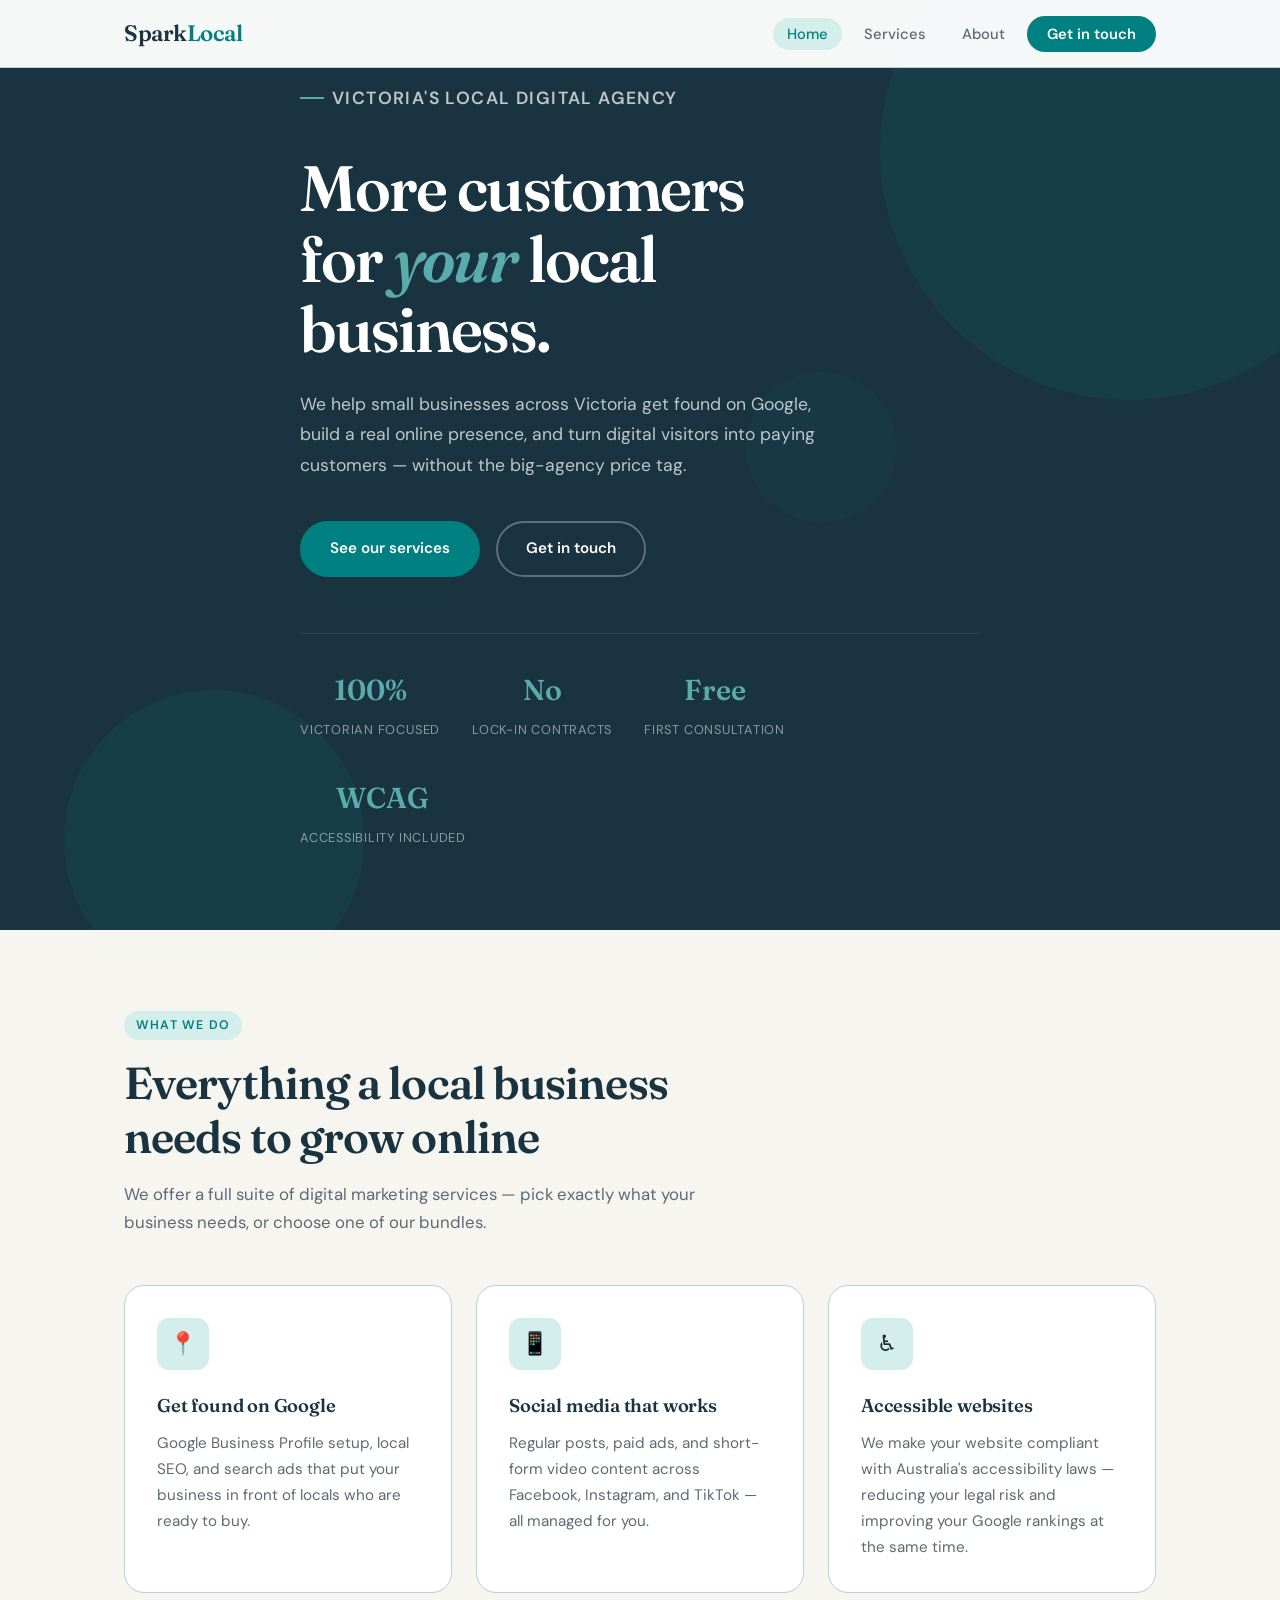
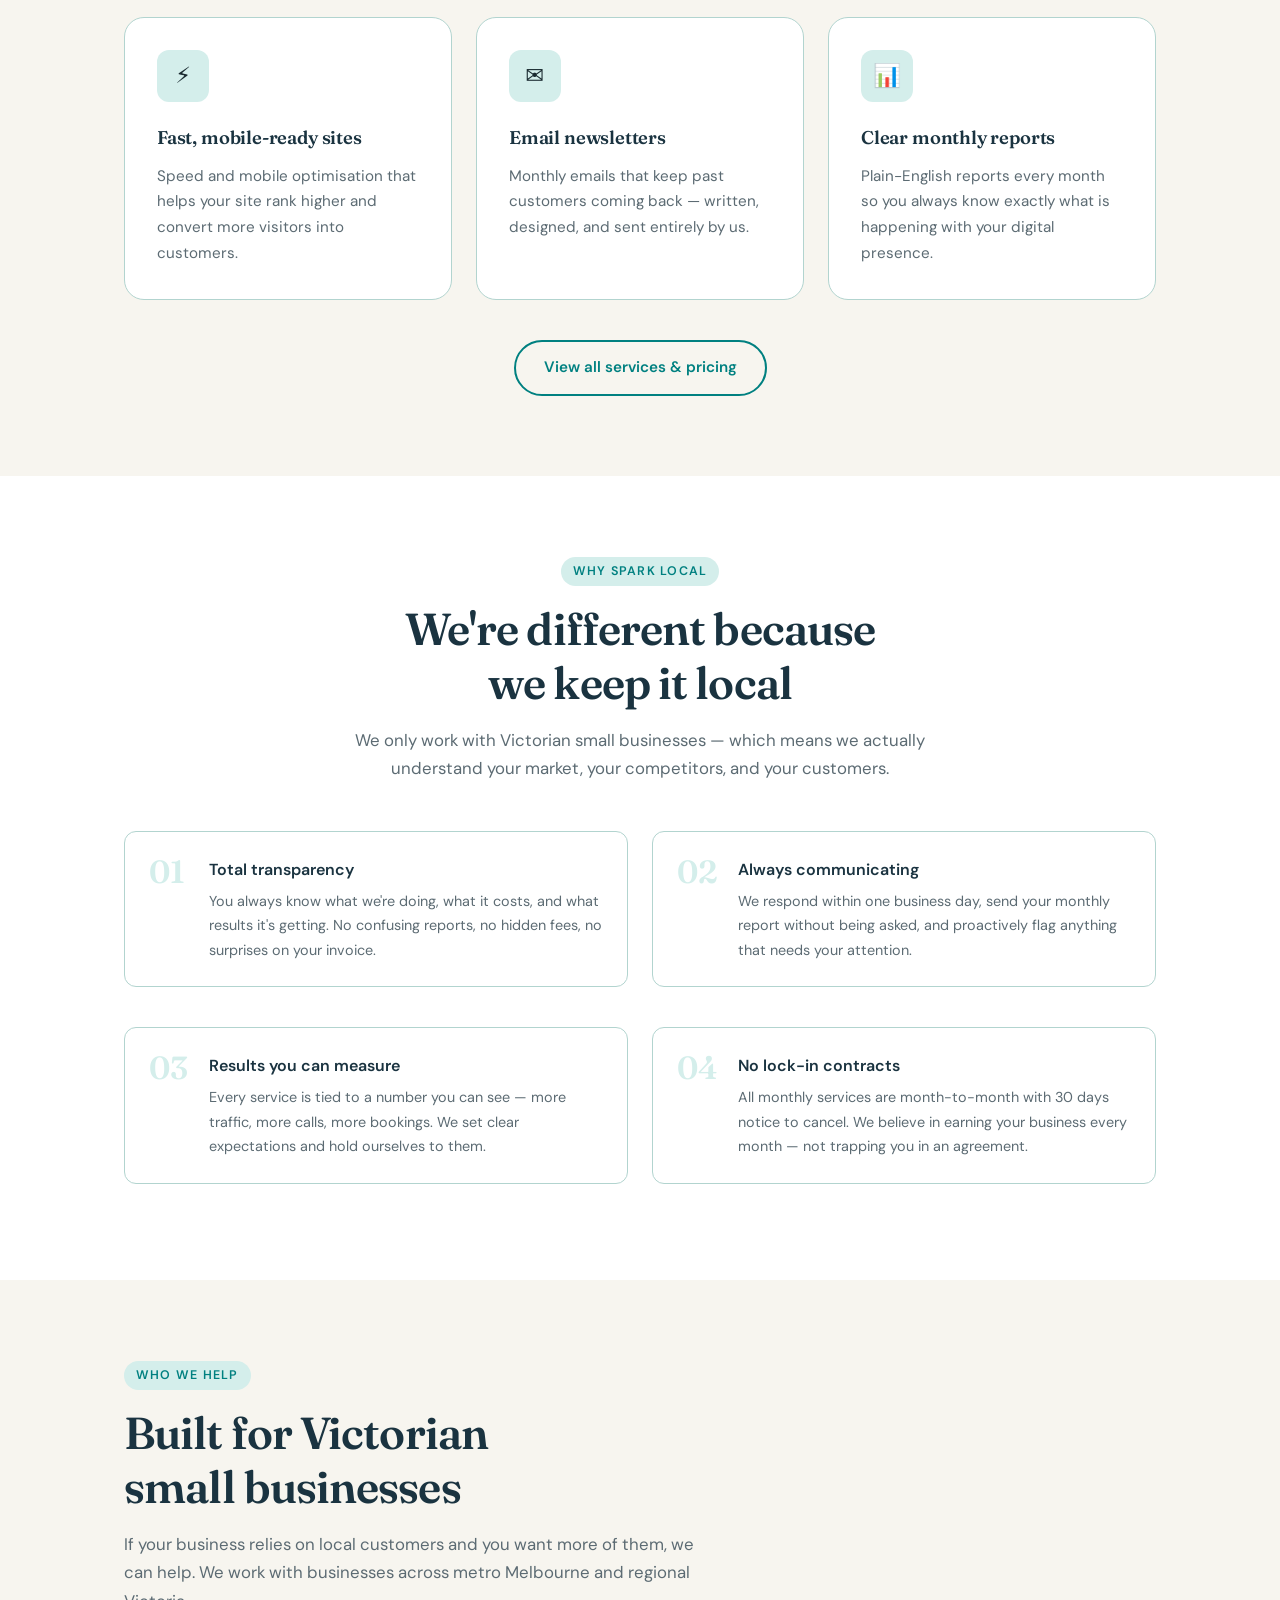
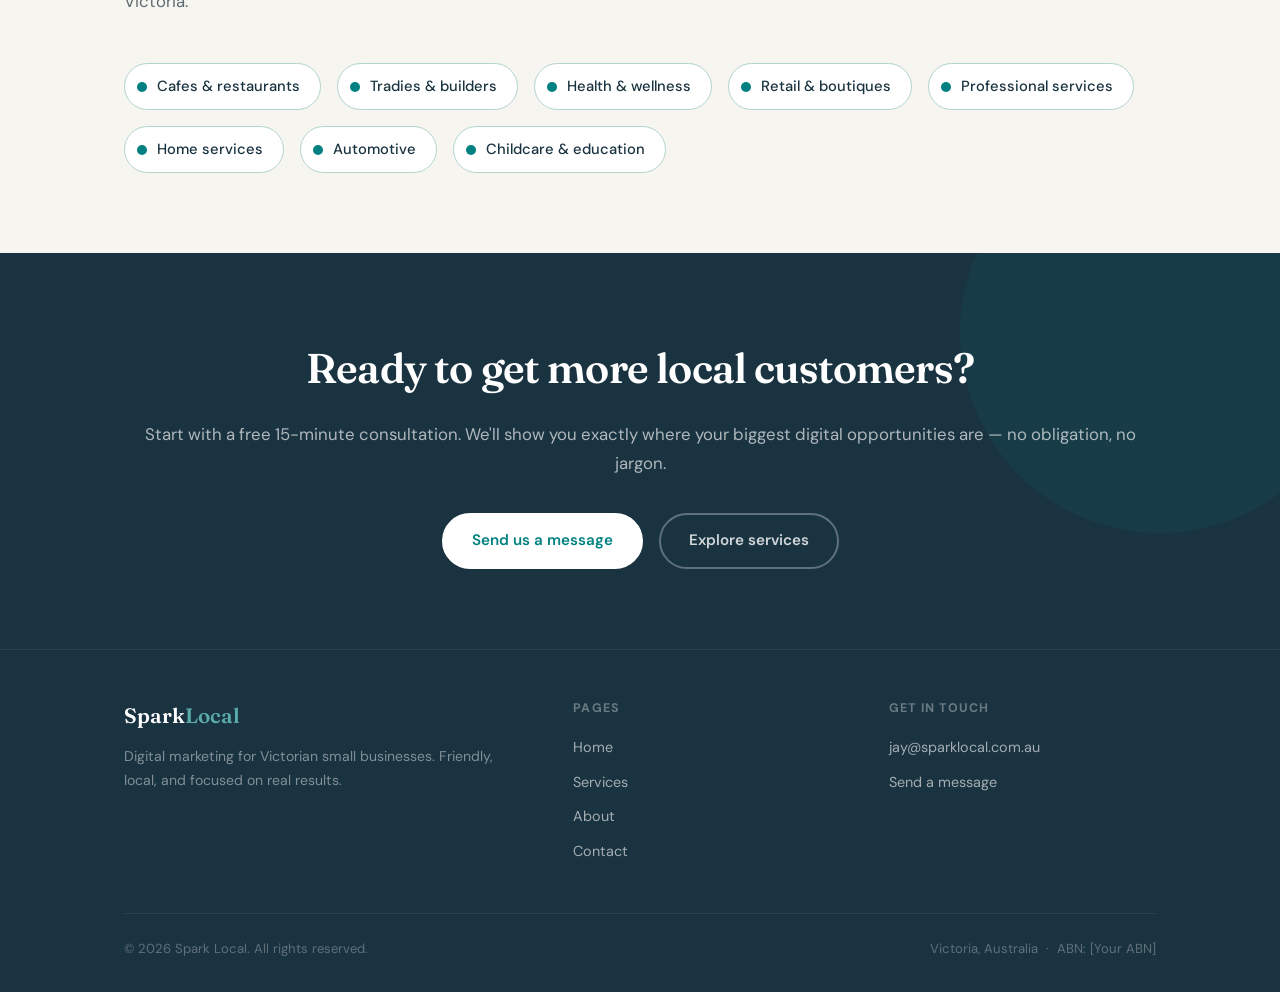
==== index.html @ c95900c8 "website" ====
<!DOCTYPE html>
<html lang="en-AU">
<head>
  <meta charset="UTF-8">
  <meta name="viewport" content="width=device-width, initial-scale=1.0">
  <title>Spark Local — Digital Marketing for Victorian Small Businesses</title>
  <meta name="description" content="Spark Local helps small businesses across Victoria get found online, grow their customers, and build a digital presence that actually works. Friendly, local, no lock-in contracts.">
  <link rel="stylesheet" href="style.css">
  <link rel="icon" href="data:image/svg+xml,<svg xmlns='http://www.w3.org/2000/svg' viewBox='0 0 100 100'><text y='.9em' font-size='90'>✦</text></svg>">
</head>
<body>
  <a href="#main" class="skip-link">Skip to main content</a>

  <!-- Navigation -->
  <nav class="nav" role="navigation" aria-label="Main navigation">
    <div class="nav-inner">
      <a href="index.html" class="nav-logo" aria-label="Spark Local home">Spark<span>Local</span></a>
      <ul class="nav-links" id="nav-links" role="list">
        <li><a href="index.html" aria-current="page">Home</a></li>
        <li><a href="services.html">Services</a></li>
        <li><a href="about.html">About</a></li>
        <li><a href="contact.html" class="nav-cta">Get in touch</a></li>
      </ul>
      <button class="nav-mobile-btn" id="menu-btn" aria-expanded="false" aria-controls="nav-links" aria-label="Open menu">
        <svg viewBox="0 0 24 24" fill="none" stroke="currentColor" stroke-width="2" stroke-linecap="round">
          <line x1="3" y1="6" x2="21" y2="6"/><line x1="3" y1="12" x2="21" y2="12"/><line x1="3" y1="18" x2="21" y2="18"/>
        </svg>
      </button>
    </div>
  </nav>

  <main id="main">

    <!-- Hero -->
    <section class="hero page-top" aria-labelledby="hero-heading">
      <div class="hero-bg-circle hero-bg-circle-1" aria-hidden="true"></div>
      <div class="hero-bg-circle hero-bg-circle-2" aria-hidden="true"></div>
      <div class="hero-bg-circle hero-bg-circle-3" aria-hidden="true"></div>
      <div class="container">
        <div class="hero-content">
          <p class="hero-label fade-up">Victoria's local digital agency</p>
          <h1 id="hero-heading" class="fade-up-2">More customers<br>for <em>your</em> local<br>business.</h1>
          <p class="fade-up-3">We help small businesses across Victoria get found on Google, build a real online presence, and turn digital visitors into paying customers — without the big-agency price tag.</p>
          <div class="hero-btns fade-up-4">
            <a href="services.html" class="btn btn-primary">See our services</a>
            <a href="contact.html" class="btn btn-outline" style="border-color:rgba(255,255,255,0.3);color:#fff;">Get in touch</a>
          </div>
          <div class="hero-trust fade-up-4">
            <div class="trust-item">
              <span class="num">100%</span>
              <span class="lbl">Victorian focused</span>
            </div>
            <div class="trust-item">
              <span class="num">No</span>
              <span class="lbl">Lock-in contracts</span>
            </div>
            <div class="trust-item">
              <span class="num">Free</span>
              <span class="lbl">First consultation</span>
            </div>
            <div class="trust-item">
              <span class="num">WCAG</span>
              <span class="lbl">Accessibility included</span>
            </div>
          </div>
        </div>
      </div>
    </section>

    <!-- What we do -->
    <section aria-labelledby="services-heading">
      <div class="container">
        <div class="section-header">
          <span class="section-label">What we do</span>
          <h2 id="services-heading" class="section-title">Everything a local business<br>needs to grow online</h2>
          <p class="section-subtitle">We offer a full suite of digital marketing services — pick exactly what your business needs, or choose one of our bundles.</p>
        </div>
        <div class="grid-3">
          <div class="card">
            <div class="card-icon" aria-hidden="true">📍</div>
            <h3>Get found on Google</h3>
            <p>Google Business Profile setup, local SEO, and search ads that put your business in front of locals who are ready to buy.</p>
          </div>
          <div class="card">
            <div class="card-icon" aria-hidden="true">📱</div>
            <h3>Social media that works</h3>
            <p>Regular posts, paid ads, and short-form video content across Facebook, Instagram, and TikTok — all managed for you.</p>
          </div>
          <div class="card">
            <div class="card-icon" aria-hidden="true">♿</div>
            <h3>Accessible websites</h3>
            <p>We make your website compliant with Australia's accessibility laws — reducing your legal risk and improving your Google rankings at the same time.</p>
          </div>
          <div class="card">
            <div class="card-icon" aria-hidden="true">⚡</div>
            <h3>Fast, mobile-ready sites</h3>
            <p>Speed and mobile optimisation that helps your site rank higher and convert more visitors into customers.</p>
          </div>
          <div class="card">
            <div class="card-icon" aria-hidden="true">✉️</div>
            <h3>Email newsletters</h3>
            <p>Monthly emails that keep past customers coming back — written, designed, and sent entirely by us.</p>
          </div>
          <div class="card">
            <div class="card-icon" aria-hidden="true">📊</div>
            <h3>Clear monthly reports</h3>
            <p>Plain-English reports every month so you always know exactly what is happening with your digital presence.</p>
          </div>
        </div>
        <div style="text-align:center;margin-top:40px;">
          <a href="services.html" class="btn btn-outline">View all services &amp; pricing</a>
        </div>
      </div>
    </section>

    <!-- Why Spark Local -->
    <section aria-labelledby="why-heading">
      <div class="container">
        <div class="section-header center">
          <span class="section-label">Why Spark Local</span>
          <h2 id="why-heading" class="section-title">We're different because<br>we keep it local</h2>
          <p class="section-subtitle">We only work with Victorian small businesses — which means we actually understand your market, your competitors, and your customers.</p>
        </div>
        <div class="grid-2">
          <div class="value-card">
            <div class="value-num" aria-hidden="true">01</div>
            <div>
              <h3>Total transparency</h3>
              <p>You always know what we're doing, what it costs, and what results it's getting. No confusing reports, no hidden fees, no surprises on your invoice.</p>
            </div>
          </div>
          <div class="value-card">
            <div class="value-num" aria-hidden="true">02</div>
            <div>
              <h3>Always communicating</h3>
              <p>We respond within one business day, send your monthly report without being asked, and proactively flag anything that needs your attention.</p>
            </div>
          </div>
          <div class="value-card">
            <div class="value-num" aria-hidden="true">03</div>
            <div>
              <h3>Results you can measure</h3>
              <p>Every service is tied to a number you can see — more traffic, more calls, more bookings. We set clear expectations and hold ourselves to them.</p>
            </div>
          </div>
          <div class="value-card">
            <div class="value-num" aria-hidden="true">04</div>
            <div>
              <h3>No lock-in contracts</h3>
              <p>All monthly services are month-to-month with 30 days notice to cancel. We believe in earning your business every month — not trapping you in an agreement.</p>
            </div>
          </div>
        </div>
      </div>
    </section>

    <!-- Who we help -->
    <section aria-labelledby="who-heading">
      <div class="container">
        <div class="section-header">
          <span class="section-label">Who we help</span>
          <h2 id="who-heading" class="section-title">Built for Victorian<br>small businesses</h2>
          <p class="section-subtitle">If your business relies on local customers and you want more of them, we can help. We work with businesses across metro Melbourne and regional Victoria.</p>
        </div>
        <div class="values-row" role="list">
          <div class="value-pill" role="listitem"><span class="dot" aria-hidden="true"></span>Cafes &amp; restaurants</div>
          <div class="value-pill" role="listitem"><span class="dot" aria-hidden="true"></span>Tradies &amp; builders</div>
          <div class="value-pill" role="listitem"><span class="dot" aria-hidden="true"></span>Health &amp; wellness</div>
          <div class="value-pill" role="listitem"><span class="dot" aria-hidden="true"></span>Retail &amp; boutiques</div>
          <div class="value-pill" role="listitem"><span class="dot" aria-hidden="true"></span>Professional services</div>
          <div class="value-pill" role="listitem"><span class="dot" aria-hidden="true"></span>Home services</div>
          <div class="value-pill" role="listitem"><span class="dot" aria-hidden="true"></span>Automotive</div>
          <div class="value-pill" role="listitem"><span class="dot" aria-hidden="true"></span>Childcare &amp; education</div>
        </div>
      </div>
    </section>

    <!-- CTA -->
    <section class="cta-banner" aria-labelledby="cta-heading">
      <div class="container">
        <h2 id="cta-heading">Ready to get more local customers?</h2>
        <p>Start with a free 15-minute consultation. We'll show you exactly where your biggest digital opportunities are — no obligation, no jargon.</p>
        <div class="btn-group">
          <a href="contact.html" class="btn btn-white">Send us a message</a>
          <a href="services.html" class="btn btn-outline" style="border-color:rgba(255,255,255,0.3);color:rgba(255,255,255,0.8);">Explore services</a>
        </div>
      </div>
    </section>

  </main>

  <!-- Footer -->
  <footer class="footer" role="contentinfo">
    <div class="container">
      <div class="footer-inner">
        <div class="footer-brand">
          <div class="logo">Spark<span>Local</span></div>
          <p>Digital marketing for Victorian small businesses. Friendly, local, and focused on real results.</p>
        </div>
        <nav aria-label="Footer navigation — pages">
          <div class="footer-col">
            <h4>Pages</h4>
            <a href="index.html">Home</a>
            <a href="services.html">Services</a>
            <a href="about.html">About</a>
            <a href="contact.html">Contact</a>
          </div>
        </nav>
        <div class="footer-col">
          <h4>Get in touch</h4>
          <a href="mailto:jay@sparklocal.com.au">jay@sparklocal.com.au</a>
          <a href="contact.html">Send a message</a>
        </div>
      </div>
      <div class="footer-bottom">
        <span>&copy; 2026 Spark Local. All rights reserved.</span>
        <span>Victoria, Australia &nbsp;·&nbsp; ABN: [Your ABN]</span>
      </div>
    </div>
  </footer>

  <script>
    const btn = document.getElementById('menu-btn');
    const links = document.getElementById('nav-links');
    btn.addEventListener('click', () => {
      const open = links.classList.toggle('open');
      btn.setAttribute('aria-expanded', open);
    });
    document.addEventListener('click', e => {
      if (!btn.contains(e.target) && !links.contains(e.target)) {
        links.classList.remove('open');
        btn.setAttribute('aria-expanded', false);
      }
    });
  </script>
</body>
</html>
---- style.css ----
@import url('https://fonts.googleapis.com/css2?family=DM+Sans:ital,opsz,wght@0,9..40,300;0,9..40,400;0,9..40,500;0,9..40,600;1,9..40,400&family=Fraunces:ital,opsz,wght@0,9..144,300;0,9..144,600;1,9..144,300&display=swap');

/* ── Variables ─────────────────────────────────────────────────── */
:root {
  --dark:       #1A3340;
  --teal:       #008080;
  --teal-light: #D4EEEB;
  --teal-mid:   #5AABAB;
  --gold:       #C49A14;
  --gold-light: #FDF6DC;
  --sand:       #F7F5EF;
  --grey:       #5C6B73;
  --border:     #B2D4CF;
  --white:      #ffffff;
  --text:       #1a2a30;

  --font-display: 'Fraunces', Georgia, serif;
  --font-body:    'DM Sans', system-ui, sans-serif;

  --radius-sm: 6px;
  --radius-md: 12px;
  --radius-lg: 20px;

  --shadow-sm: 0 2px 8px rgba(26,51,64,0.08);
  --shadow-md: 0 6px 24px rgba(26,51,64,0.12);

  --max-w: 1080px;
  --nav-h: 68px;
}

/* ── Reset ─────────────────────────────────────────────────────── */
*, *::before, *::after { box-sizing: border-box; margin: 0; padding: 0; }
html { scroll-behavior: smooth; font-size: 16px; }
body {
  font-family: var(--font-body);
  color: var(--text);
  background: var(--white);
  line-height: 1.7;
  -webkit-font-smoothing: antialiased;
}
img { display: block; max-width: 100%; }
a { color: inherit; text-decoration: none; }
ul { list-style: none; }
button, input, textarea, select {
  font-family: inherit;
  font-size: inherit;
}

/* ── Skip link (accessibility) ─────────────────────────────────── */
.skip-link {
  position: absolute;
  top: -100px;
  left: 16px;
  background: var(--teal);
  color: var(--white);
  padding: 10px 20px;
  border-radius: var(--radius-sm);
  font-weight: 600;
  z-index: 9999;
  transition: top 0.2s;
}
.skip-link:focus { top: 16px; }

/* ── Navigation ────────────────────────────────────────────────── */
.nav {
  position: fixed;
  top: 0; left: 0; right: 0;
  height: var(--nav-h);
  background: rgba(255,255,255,0.96);
  backdrop-filter: blur(10px);
  border-bottom: 1px solid var(--border);
  z-index: 100;
  display: flex;
  align-items: center;
}
.nav-inner {
  max-width: var(--max-w);
  width: 100%;
  margin: 0 auto;
  padding: 0 24px;
  display: flex;
  align-items: center;
  justify-content: space-between;
}
.nav-logo {
  font-family: var(--font-display);
  font-size: 1.4rem;
  font-weight: 600;
  color: var(--dark);
  letter-spacing: -0.02em;
}
.nav-logo span { color: var(--teal); }
.nav-links {
  display: flex;
  align-items: center;
  gap: 8px;
}
.nav-links a {
  font-size: 0.92rem;
  font-weight: 500;
  color: var(--grey);
  padding: 6px 14px;
  border-radius: 99px;
  transition: color 0.2s, background 0.2s;
}
.nav-links a:hover,
.nav-links a[aria-current="page"] {
  color: var(--teal);
  background: var(--teal-light);
}
.nav-cta {
  background: var(--teal) !important;
  color: var(--white) !important;
  padding: 8px 20px !important;
  border-radius: 99px !important;
  font-weight: 600 !important;
  transition: background 0.2s, transform 0.15s !important;
}
.nav-cta:hover {
  background: var(--dark) !important;
  transform: translateY(-1px);
}
.nav-mobile-btn {
  display: none;
  background: none;
  border: none;
  cursor: pointer;
  padding: 8px;
  color: var(--dark);
}
.nav-mobile-btn svg { width: 24px; height: 24px; }

/* ── Layout helpers ────────────────────────────────────────────── */
.container {
  max-width: var(--max-w);
  margin: 0 auto;
  padding: 0 24px;
}
.page-top { padding-top: var(--nav-h); }
section { padding: 80px 0; }
section:nth-child(even) { background: var(--sand); }

.section-label {
  display: inline-block;
  font-size: 0.78rem;
  font-weight: 600;
  letter-spacing: 0.1em;
  text-transform: uppercase;
  color: var(--teal);
  background: var(--teal-light);
  padding: 4px 12px;
  border-radius: 99px;
  margin-bottom: 16px;
}
.section-title {
  font-family: var(--font-display);
  font-size: clamp(1.8rem, 4vw, 2.8rem);
  font-weight: 600;
  color: var(--dark);
  line-height: 1.2;
  letter-spacing: -0.02em;
  margin-bottom: 16px;
}
.section-subtitle {
  font-size: 1.05rem;
  color: var(--grey);
  max-width: 580px;
  line-height: 1.7;
}
.section-header { margin-bottom: 48px; }
.section-header.center { text-align: center; }
.section-header.center .section-subtitle { margin: 0 auto; }

/* ── Buttons ───────────────────────────────────────────────────── */
.btn {
  display: inline-flex;
  align-items: center;
  gap: 8px;
  padding: 13px 28px;
  border-radius: 99px;
  font-weight: 600;
  font-size: 0.95rem;
  cursor: pointer;
  border: 2px solid transparent;
  transition: all 0.2s;
  text-decoration: none;
}
.btn:focus-visible {
  outline: 3px solid var(--teal);
  outline-offset: 3px;
}
.btn-primary {
  background: var(--teal);
  color: var(--white);
  border-color: var(--teal);
}
.btn-primary:hover {
  background: var(--dark);
  border-color: var(--dark);
  transform: translateY(-2px);
}
.btn-outline {
  background: transparent;
  color: var(--teal);
  border-color: var(--teal);
}
.btn-outline:hover {
  background: var(--teal);
  color: var(--white);
  transform: translateY(-2px);
}
.btn-white {
  background: var(--white);
  color: var(--teal);
  border-color: var(--white);
}
.btn-white:hover {
  background: var(--teal-light);
  transform: translateY(-2px);
}

/* ── Cards ─────────────────────────────────────────────────────── */
.card {
  background: var(--white);
  border: 1px solid var(--border);
  border-radius: var(--radius-lg);
  padding: 32px;
  transition: box-shadow 0.2s, transform 0.2s;
}
.card:hover {
  box-shadow: var(--shadow-md);
  transform: translateY(-3px);
}
.card-icon {
  width: 52px;
  height: 52px;
  background: var(--teal-light);
  border-radius: var(--radius-md);
  display: flex;
  align-items: center;
  justify-content: center;
  margin-bottom: 20px;
  font-size: 1.4rem;
}
.card h3 {
  font-family: var(--font-display);
  font-size: 1.15rem;
  font-weight: 600;
  color: var(--dark);
  margin-bottom: 10px;
  letter-spacing: -0.01em;
}
.card p { font-size: 0.95rem; color: var(--grey); }

/* ── Grid ──────────────────────────────────────────────────────── */
.grid-3 {
  display: grid;
  grid-template-columns: repeat(3, 1fr);
  gap: 24px;
}
.grid-2 {
  display: grid;
  grid-template-columns: repeat(2, 1fr);
  gap: 24px;
}

/* ── Hero ──────────────────────────────────────────────────────── */
.hero {
  background: var(--dark);
  min-height: calc(100vh - var(--nav-h));
  display: flex;
  align-items: center;
  position: relative;
  overflow: hidden;
  padding: 80px 0;
}
.hero-bg-circle {
  position: absolute;
  border-radius: 50%;
  background: var(--teal);
  opacity: 0.12;
  pointer-events: none;
}
.hero-bg-circle-1 { width: 500px; height: 500px; top: -100px; right: -100px; }
.hero-bg-circle-2 { width: 300px; height: 300px; bottom: -60px; left: 5%; }
.hero-bg-circle-3 { width: 150px; height: 150px; top: 40%; right: 30%; opacity: 0.07; }
.hero-content { position: relative; z-index: 1; max-width: 680px; }
.hero-label {
  display: inline-flex;
  align-items: center;
  gap: 8px;
  font-size: 0.82rem;
  font-weight: 600;
  letter-spacing: 0.08em;
  text-transform: uppercase;
  color: var(--teal-mid);
  margin-bottom: 24px;
}
.hero-label::before {
  content: '';
  display: block;
  width: 24px;
  height: 2px;
  background: var(--teal-mid);
}
.hero h1 {
  font-family: var(--font-display);
  font-size: clamp(2.4rem, 6vw, 4rem);
  font-weight: 600;
  color: var(--white);
  line-height: 1.1;
  letter-spacing: -0.03em;
  margin-bottom: 24px;
}
.hero h1 em {
  font-style: italic;
  color: var(--teal-mid);
}
.hero p {
  font-size: 1.1rem;
  color: rgba(255,255,255,0.72);
  max-width: 520px;
  margin-bottom: 40px;
  line-height: 1.75;
}
.hero-btns { display: flex; gap: 16px; flex-wrap: wrap; }
.hero-trust {
  margin-top: 56px;
  padding-top: 32px;
  border-top: 1px solid rgba(255,255,255,0.1);
  display: flex;
  gap: 32px;
  flex-wrap: wrap;
}
.trust-item { text-align: center; }
.trust-item .num {
  font-family: var(--font-display);
  font-size: 1.8rem;
  font-weight: 600;
  color: var(--teal-mid);
  display: block;
}
.trust-item .lbl {
  font-size: 0.8rem;
  color: rgba(255,255,255,0.5);
  text-transform: uppercase;
  letter-spacing: 0.06em;
}

/* ── Page hero (inner pages) ───────────────────────────────────── */
.page-hero {
  background: var(--dark);
  padding: 80px 0 72px;
  position: relative;
  overflow: hidden;
}
.page-hero::after {
  content: '';
  position: absolute;
  width: 400px;
  height: 400px;
  border-radius: 50%;
  background: var(--teal);
  opacity: 0.08;
  top: -100px;
  right: -80px;
  pointer-events: none;
}
.page-hero .section-label { background: rgba(212,238,235,0.18); }
.page-hero h1 {
  font-family: var(--font-display);
  font-size: clamp(2rem, 5vw, 3.2rem);
  font-weight: 600;
  color: var(--white);
  line-height: 1.15;
  letter-spacing: -0.02em;
  margin-bottom: 16px;
}
.page-hero p {
  font-size: 1.05rem;
  color: rgba(255,255,255,0.68);
  max-width: 540px;
}

/* ── Value pills ───────────────────────────────────────────────── */
.values-row {
  display: flex;
  gap: 16px;
  flex-wrap: wrap;
  margin-top: 48px;
}
.value-pill {
  display: flex;
  align-items: center;
  gap: 10px;
  background: var(--white);
  border: 1px solid var(--border);
  border-radius: 99px;
  padding: 10px 20px 10px 12px;
  font-size: 0.92rem;
  font-weight: 500;
  color: var(--dark);
}
.value-pill .dot {
  width: 10px;
  height: 10px;
  border-radius: 50%;
  background: var(--teal);
  flex-shrink: 0;
}

/* ── Service list page ─────────────────────────────────────────── */
.service-category {
  margin-bottom: 64px;
}
.category-label {
  font-size: 0.75rem;
  font-weight: 700;
  letter-spacing: 0.12em;
  text-transform: uppercase;
  color: var(--teal);
  margin-bottom: 20px;
  display: flex;
  align-items: center;
  gap: 12px;
}
.category-label::after {
  content: '';
  flex: 1;
  height: 1px;
  background: var(--border);
}
.service-row {
  display: grid;
  grid-template-columns: 1fr auto;
  gap: 24px;
  align-items: start;
  padding: 28px 0;
  border-bottom: 1px solid var(--border);
}
.service-row:last-child { border-bottom: none; }
.service-row h3 {
  font-family: var(--font-display);
  font-size: 1.1rem;
  font-weight: 600;
  color: var(--dark);
  margin-bottom: 8px;
  letter-spacing: -0.01em;
}
.service-row p { font-size: 0.93rem; color: var(--grey); max-width: 560px; }
.service-price {
  text-align: right;
  flex-shrink: 0;
}
.service-price .from {
  font-size: 0.75rem;
  color: var(--grey);
  text-transform: uppercase;
  letter-spacing: 0.06em;
}
.service-price .amount {
  font-family: var(--font-display);
  font-size: 1.4rem;
  font-weight: 600;
  color: var(--gold);
  display: block;
}
.service-price .period {
  font-size: 0.78rem;
  color: var(--grey);
}

/* ── Packages ──────────────────────────────────────────────────── */
.packages-grid {
  display: grid;
  grid-template-columns: repeat(3, 1fr);
  gap: 24px;
  align-items: start;
}
.package-card {
  border-radius: var(--radius-lg);
  padding: 32px;
  border: 2px solid var(--border);
  background: var(--white);
  position: relative;
  transition: transform 0.2s, box-shadow 0.2s;
}
.package-card:hover { transform: translateY(-4px); box-shadow: var(--shadow-md); }
.package-card.featured {
  border-color: var(--teal);
  background: var(--dark);
}
.featured-badge {
  position: absolute;
  top: -14px;
  left: 50%;
  transform: translateX(-50%);
  background: var(--teal);
  color: var(--white);
  font-size: 0.72rem;
  font-weight: 700;
  letter-spacing: 0.08em;
  text-transform: uppercase;
  padding: 4px 16px;
  border-radius: 99px;
  white-space: nowrap;
}
.package-name {
  font-size: 0.8rem;
  font-weight: 700;
  letter-spacing: 0.1em;
  text-transform: uppercase;
  color: var(--teal);
  margin-bottom: 8px;
}
.package-card.featured .package-name { color: var(--teal-mid); }
.package-price {
  font-family: var(--font-display);
  font-size: 2.4rem;
  font-weight: 600;
  color: var(--dark);
  line-height: 1;
  margin-bottom: 4px;
  letter-spacing: -0.03em;
}
.package-card.featured .package-price { color: var(--white); }
.package-period {
  font-size: 0.82rem;
  color: var(--grey);
  margin-bottom: 24px;
}
.package-card.featured .package-period { color: rgba(255,255,255,0.5); }
.package-divider {
  height: 1px;
  background: var(--border);
  margin-bottom: 24px;
}
.package-card.featured .package-divider { background: rgba(255,255,255,0.15); }
.package-includes {
  font-size: 0.8rem;
  font-weight: 600;
  letter-spacing: 0.06em;
  text-transform: uppercase;
  color: var(--grey);
  margin-bottom: 16px;
}
.package-card.featured .package-includes { color: rgba(255,255,255,0.45); }
.package-features { display: flex; flex-direction: column; gap: 10px; margin-bottom: 28px; }
.feature-item {
  display: flex;
  align-items: flex-start;
  gap: 10px;
  font-size: 0.9rem;
  color: var(--text);
}
.package-card.featured .feature-item { color: rgba(255,255,255,0.82); }
.feature-check {
  width: 18px;
  height: 18px;
  border-radius: 50%;
  background: var(--teal-light);
  color: var(--teal);
  display: flex;
  align-items: center;
  justify-content: center;
  font-size: 0.65rem;
  flex-shrink: 0;
  margin-top: 2px;
  font-weight: 700;
}
.package-card.featured .feature-check {
  background: rgba(212,238,235,0.2);
  color: var(--teal-mid);
}
.package-ideal {
  font-size: 0.82rem;
  color: var(--grey);
  font-style: italic;
  margin-bottom: 24px;
}
.package-card.featured .package-ideal { color: rgba(255,255,255,0.45); }

/* ── About page ────────────────────────────────────────────────── */
.about-split {
  display: grid;
  grid-template-columns: 1fr 1fr;
  gap: 64px;
  align-items: center;
}
.about-visual {
  background: var(--teal-light);
  border-radius: var(--radius-lg);
  padding: 48px;
  text-align: center;
  position: relative;
  overflow: hidden;
}
.about-visual::before {
  content: '';
  position: absolute;
  width: 200px;
  height: 200px;
  border-radius: 50%;
  background: var(--teal);
  opacity: 0.15;
  top: -60px;
  right: -60px;
}
.about-logo-big {
  font-family: var(--font-display);
  font-size: 3rem;
  font-weight: 600;
  color: var(--dark);
  letter-spacing: -0.03em;
  position: relative;
}
.about-logo-big span { color: var(--teal); }
.about-tagline {
  font-size: 0.9rem;
  color: var(--grey);
  margin-top: 12px;
  position: relative;
}
.stat-grid {
  display: grid;
  grid-template-columns: 1fr 1fr;
  gap: 16px;
  margin-top: 32px;
  position: relative;
}
.stat-box {
  background: var(--white);
  border-radius: var(--radius-md);
  padding: 20px;
  text-align: center;
}
.stat-box .n {
  font-family: var(--font-display);
  font-size: 1.8rem;
  font-weight: 600;
  color: var(--teal);
}
.stat-box .l {
  font-size: 0.78rem;
  color: var(--grey);
  margin-top: 2px;
}
.value-card {
  display: flex;
  gap: 20px;
  padding: 24px;
  background: var(--white);
  border: 1px solid var(--border);
  border-radius: var(--radius-md);
  margin-bottom: 16px;
  transition: box-shadow 0.2s;
}
.value-card:hover { box-shadow: var(--shadow-sm); }
.value-num {
  font-family: var(--font-display);
  font-size: 2rem;
  font-weight: 600;
  color: var(--teal-light);
  line-height: 1;
  flex-shrink: 0;
  min-width: 40px;
}
.value-card h3 {
  font-weight: 600;
  font-size: 1rem;
  color: var(--dark);
  margin-bottom: 6px;
}
.value-card p { font-size: 0.9rem; color: var(--grey); }

/* ── Contact ───────────────────────────────────────────────────── */
.contact-split {
  display: grid;
  grid-template-columns: 1fr 1.6fr;
  gap: 64px;
  align-items: start;
}
.contact-info h2 {
  font-family: var(--font-display);
  font-size: 1.8rem;
  font-weight: 600;
  color: var(--dark);
  margin-bottom: 16px;
  letter-spacing: -0.02em;
}
.contact-info p { color: var(--grey); margin-bottom: 32px; }
.contact-detail {
  display: flex;
  align-items: center;
  gap: 14px;
  padding: 16px 0;
  border-bottom: 1px solid var(--border);
  font-size: 0.95rem;
}
.contact-detail:last-child { border-bottom: none; }
.contact-icon {
  width: 40px;
  height: 40px;
  background: var(--teal-light);
  border-radius: var(--radius-sm);
  display: flex;
  align-items: center;
  justify-content: center;
  font-size: 1.1rem;
  flex-shrink: 0;
}
.contact-detail a { color: var(--teal); font-weight: 500; }
.contact-detail a:hover { text-decoration: underline; }

/* ── Form ──────────────────────────────────────────────────────── */
.form-card {
  background: var(--white);
  border: 1px solid var(--border);
  border-radius: var(--radius-lg);
  padding: 40px;
  box-shadow: var(--shadow-sm);
}
.form-row { display: grid; grid-template-columns: 1fr 1fr; gap: 20px; }
.form-group { margin-bottom: 20px; }
.form-group label {
  display: block;
  font-size: 0.88rem;
  font-weight: 600;
  color: var(--dark);
  margin-bottom: 8px;
}
.form-group label .req { color: var(--teal); margin-left: 2px; }
.form-group input,
.form-group textarea,
.form-group select {
  width: 100%;
  padding: 12px 16px;
  border: 1.5px solid var(--border);
  border-radius: var(--radius-sm);
  font-size: 0.95rem;
  color: var(--text);
  background: var(--white);
  transition: border-color 0.2s, box-shadow 0.2s;
  appearance: none;
}
.form-group input:focus,
.form-group textarea:focus,
.form-group select:focus {
  outline: none;
  border-color: var(--teal);
  box-shadow: 0 0 0 3px rgba(0,128,128,0.12);
}
.form-group textarea { resize: vertical; min-height: 130px; }
.form-submit { width: 100%; justify-content: center; font-size: 1rem; padding: 15px; }
.form-note {
  font-size: 0.8rem;
  color: var(--grey);
  text-align: center;
  margin-top: 12px;
}
.form-success {
  display: none;
  background: var(--teal-light);
  border: 1px solid var(--border);
  border-radius: var(--radius-md);
  padding: 20px 24px;
  color: var(--dark);
  font-weight: 500;
  margin-top: 16px;
  text-align: center;
}

/* ── CTA banner ────────────────────────────────────────────────── */
.cta-banner {
  background: var(--dark);
  padding: 80px 0;
  text-align: center;
  position: relative;
  overflow: hidden;
}
.cta-banner::before {
  content: '';
  position: absolute;
  width: 400px; height: 400px;
  border-radius: 50%;
  background: var(--teal);
  opacity: 0.1;
  top: -120px; right: -80px;
}
.cta-banner h2 {
  font-family: var(--font-display);
  font-size: clamp(1.8rem, 4vw, 2.6rem);
  font-weight: 600;
  color: var(--white);
  margin-bottom: 16px;
  letter-spacing: -0.02em;
  position: relative;
}
.cta-banner p {
  color: rgba(255,255,255,0.65);
  font-size: 1.05rem;
  margin-bottom: 36px;
  position: relative;
}
.cta-banner .btn-group { display: flex; gap: 16px; justify-content: center; flex-wrap: wrap; position: relative; }

/* ── Footer ────────────────────────────────────────────────────── */
.footer {
  background: var(--dark);
  border-top: 1px solid rgba(255,255,255,0.08);
  padding: 48px 0 32px;
}
.footer-inner {
  display: grid;
  grid-template-columns: 1.5fr 1fr 1fr;
  gap: 48px;
  margin-bottom: 40px;
}
.footer-brand .logo {
  font-family: var(--font-display);
  font-size: 1.3rem;
  font-weight: 600;
  color: var(--white);
  margin-bottom: 12px;
}
.footer-brand .logo span { color: var(--teal-mid); }
.footer-brand p {
  font-size: 0.88rem;
  color: rgba(255,255,255,0.45);
  line-height: 1.7;
}
.footer-col h4 {
  font-size: 0.78rem;
  font-weight: 700;
  letter-spacing: 0.1em;
  text-transform: uppercase;
  color: rgba(255,255,255,0.35);
  margin-bottom: 16px;
}
.footer-col a {
  display: block;
  font-size: 0.9rem;
  color: rgba(255,255,255,0.6);
  margin-bottom: 10px;
  transition: color 0.2s;
}
.footer-col a:hover { color: var(--teal-mid); }
.footer-bottom {
  border-top: 1px solid rgba(255,255,255,0.08);
  padding-top: 24px;
  display: flex;
  justify-content: space-between;
  align-items: center;
  font-size: 0.82rem;
  color: rgba(255,255,255,0.3);
  flex-wrap: wrap;
  gap: 8px;
}

/* ── Animations ────────────────────────────────────────────────── */
@keyframes fadeUp {
  from { opacity: 0; transform: translateY(24px); }
  to   { opacity: 1; transform: translateY(0); }
}
.fade-up { animation: fadeUp 0.6s ease both; }
.fade-up-2 { animation: fadeUp 0.6s 0.12s ease both; }
.fade-up-3 { animation: fadeUp 0.6s 0.24s ease both; }
.fade-up-4 { animation: fadeUp 0.6s 0.36s ease both; }

/* ── Responsive ────────────────────────────────────────────────── */
@media (max-width: 900px) {
  .grid-3, .packages-grid { grid-template-columns: 1fr; }
  .grid-2 { grid-template-columns: 1fr; }
  .about-split, .contact-split { grid-template-columns: 1fr; gap: 40px; }
  .footer-inner { grid-template-columns: 1fr 1fr; }
  .hero-trust { gap: 20px; }
  .service-row { grid-template-columns: 1fr; }
  .service-price { text-align: left; }
}
@media (max-width: 640px) {
  .nav-links { display: none; }
  .nav-mobile-btn { display: flex; }
  .nav-links.open {
    display: flex;
    flex-direction: column;
    position: fixed;
    top: var(--nav-h);
    left: 0; right: 0;
    background: var(--white);
    border-bottom: 1px solid var(--border);
    padding: 16px 24px 24px;
    gap: 4px;
    box-shadow: var(--shadow-md);
  }
  .nav-links.open a { border-radius: var(--radius-sm); }
  .form-row { grid-template-columns: 1fr; }
  .footer-inner { grid-template-columns: 1fr; gap: 32px; }
  section { padding: 56px 0; }
  .hero { padding: 56px 0; }
  .hero-btns { flex-direction: column; align-items: flex-start; }
  .hero-trust { flex-direction: column; gap: 16px; }
  .form-card { padding: 24px; }
}
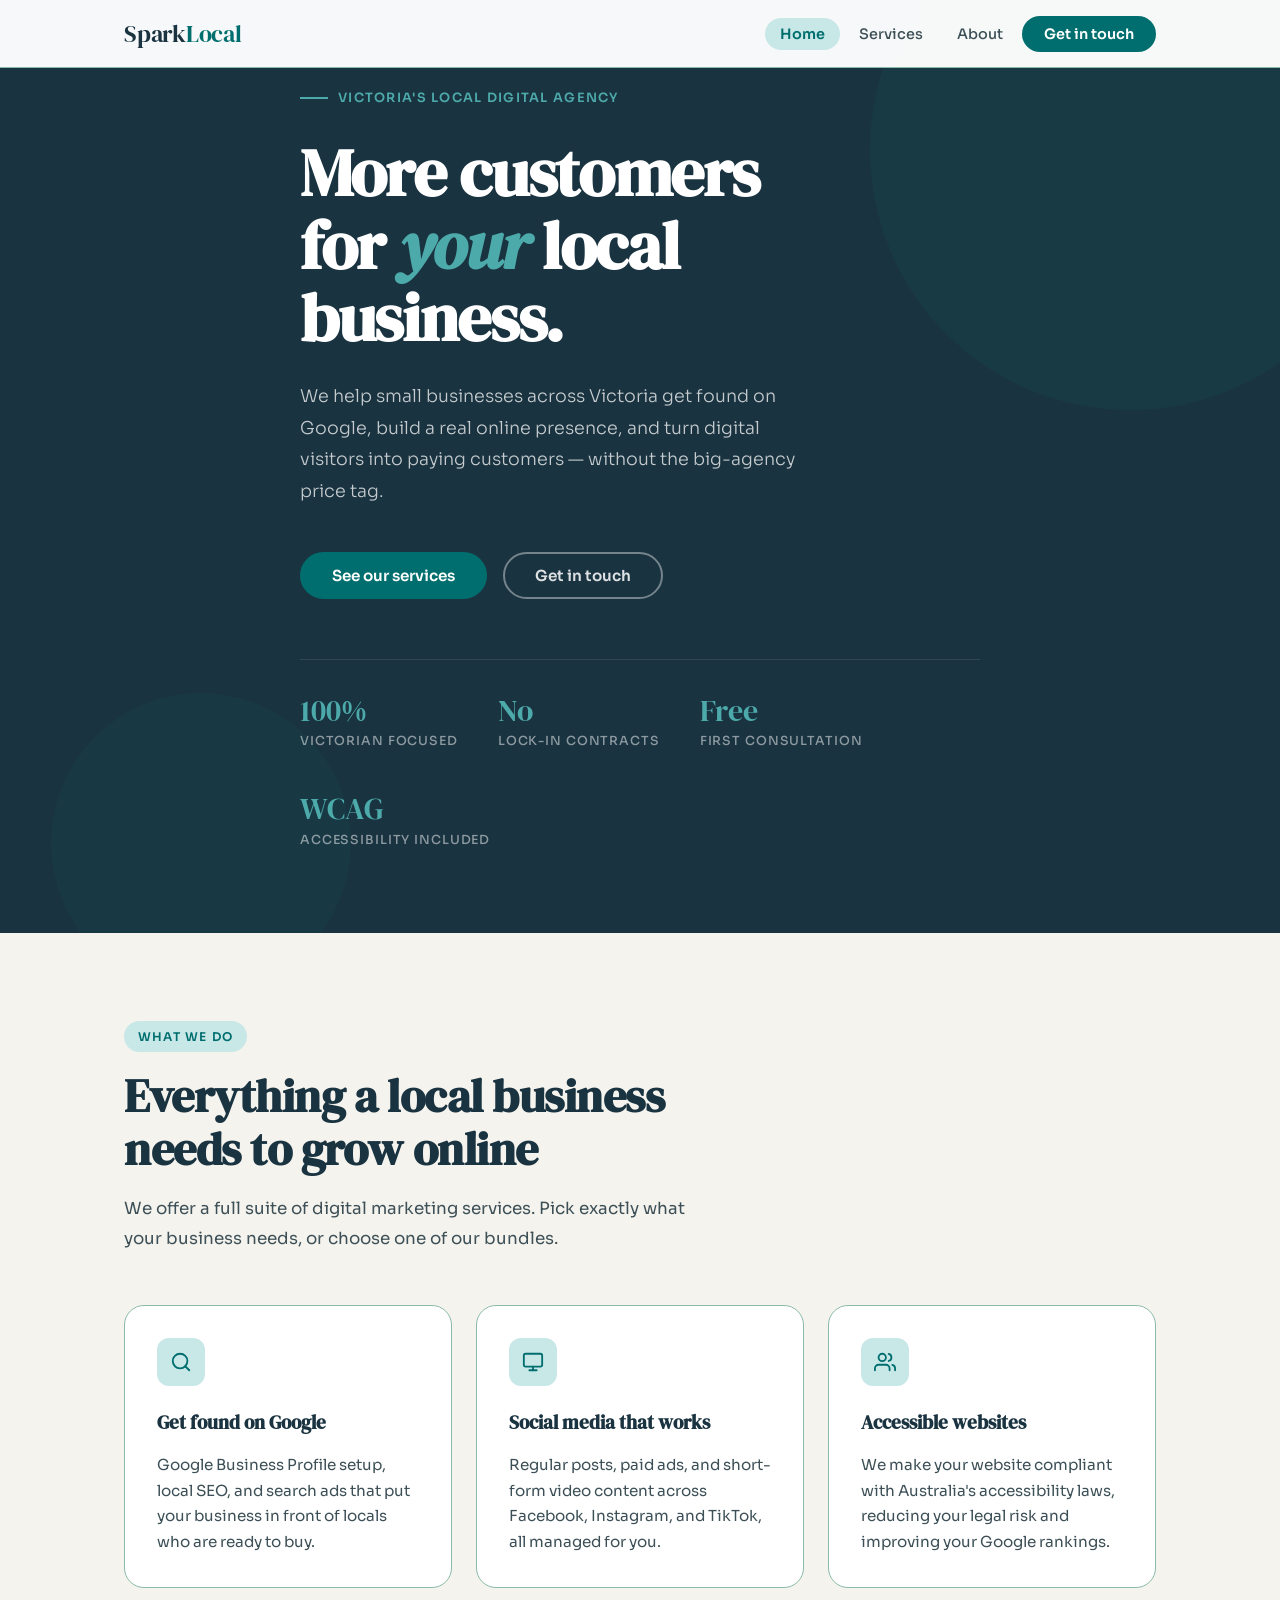
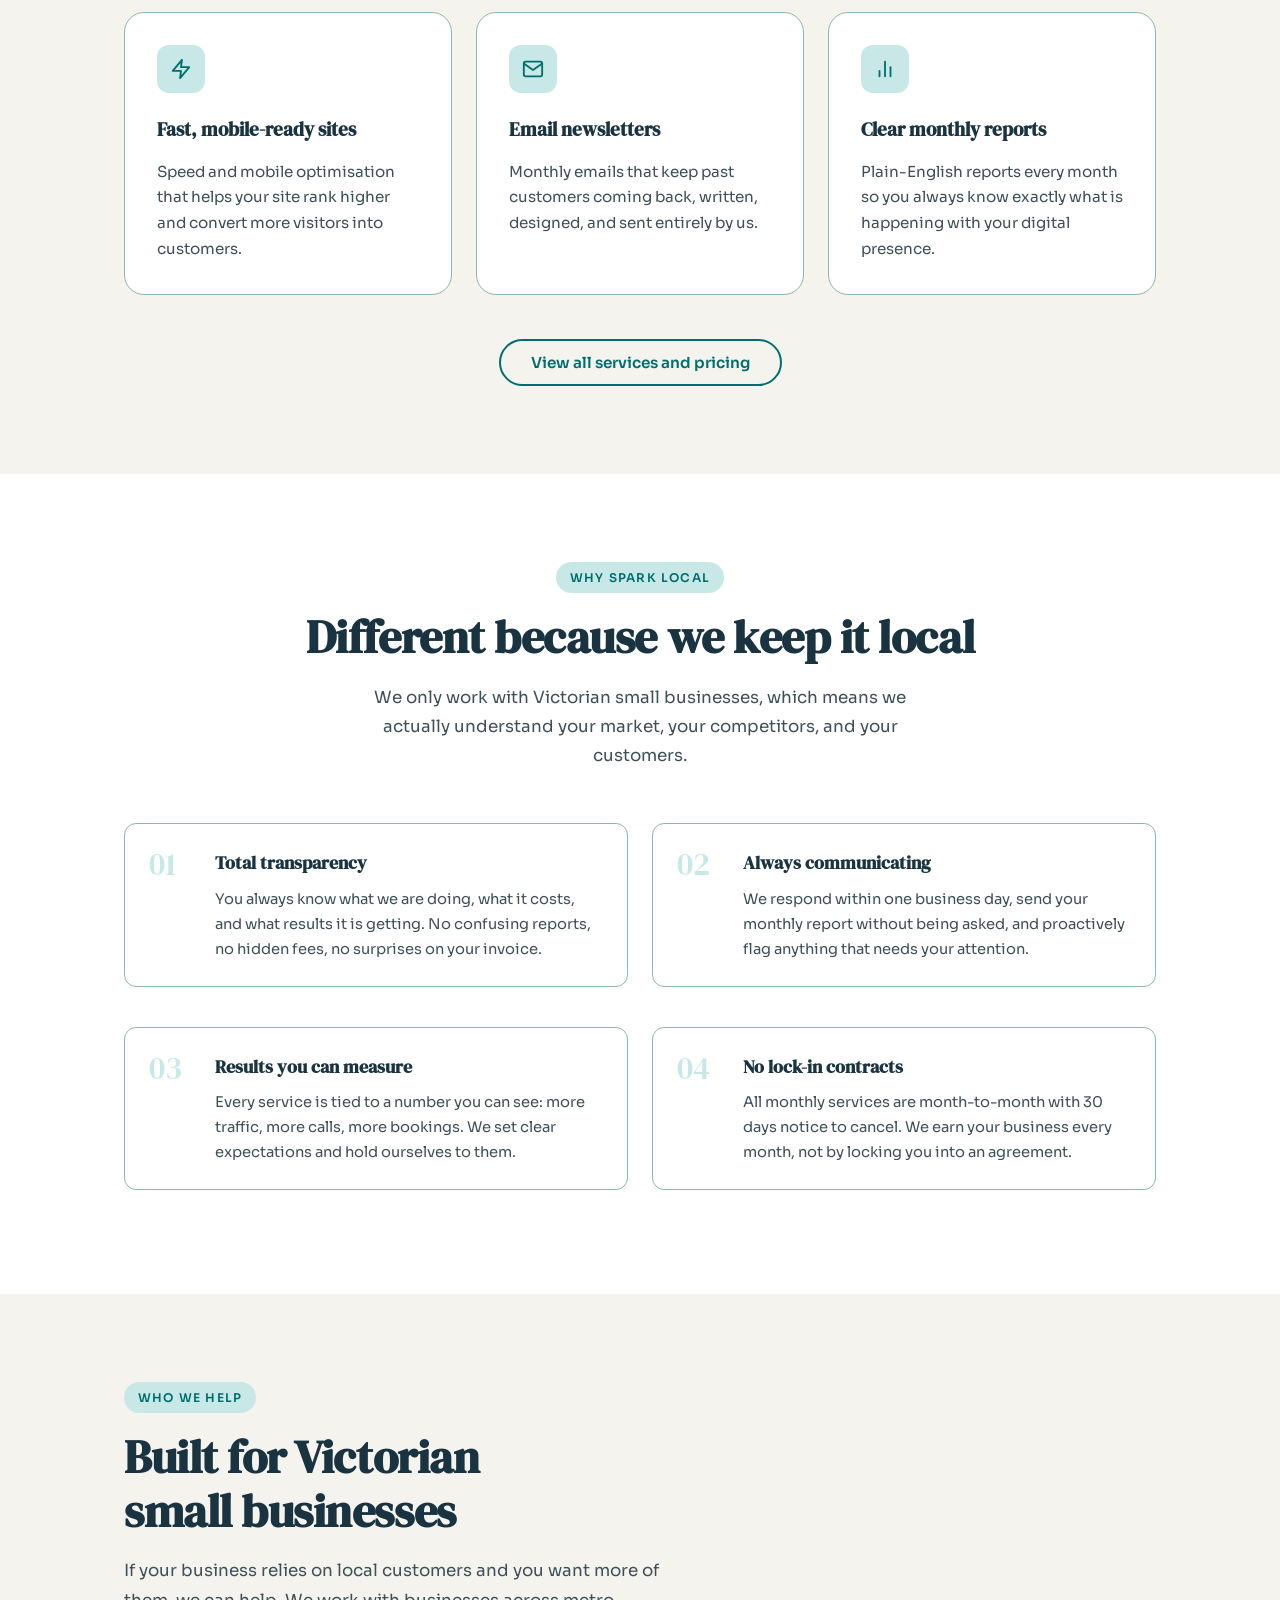
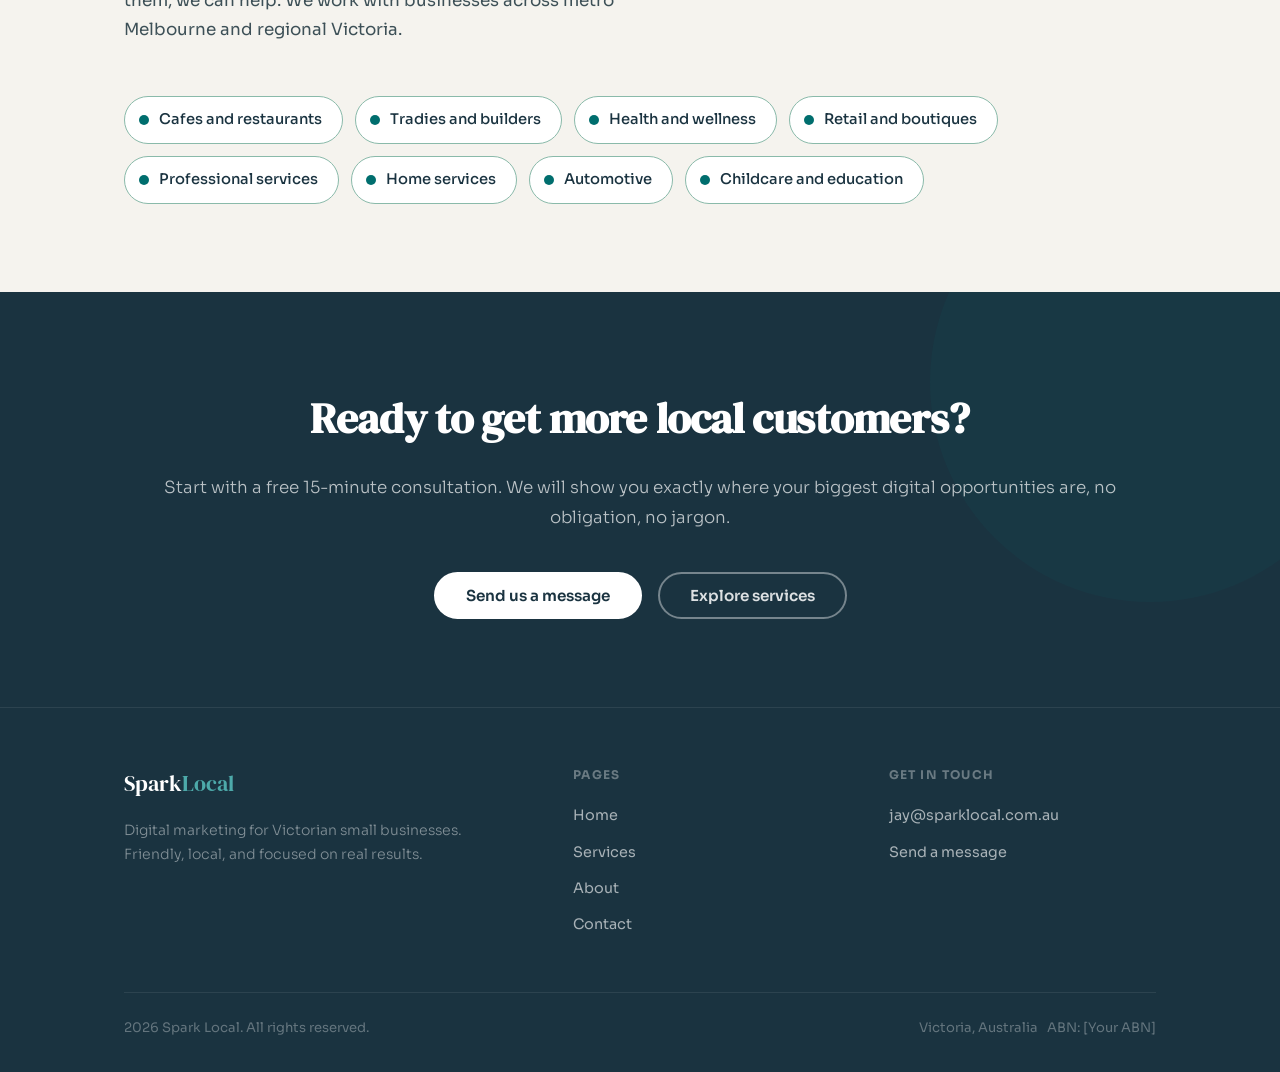
==== commit ccf43065: "webiste new upload" ====
--- a/index.html
+++ b/index.html
@@ -3,26 +3,25 @@
 <head>
   <meta charset="UTF-8">
   <meta name="viewport" content="width=device-width, initial-scale=1.0">
-  <title>Spark Local — Digital Marketing for Victorian Small Businesses</title>
-  <meta name="description" content="Spark Local helps small businesses across Victoria get found online, grow their customers, and build a digital presence that actually works. Friendly, local, no lock-in contracts.">
+  <title>Spark Local | Digital Marketing for Victorian Small Businesses</title>
+  <meta name="description" content="Spark Local helps small businesses across Victoria get found online, grow their customer base, and build a digital presence that works. Friendly, local, no lock-in contracts.">
   <link rel="stylesheet" href="style.css">
-  <link rel="icon" href="data:image/svg+xml,<svg xmlns='http://www.w3.org/2000/svg' viewBox='0 0 100 100'><text y='.9em' font-size='90'>✦</text></svg>">
+  <link rel="icon" type="image/png" href="favicon.png">
 </head>
 <body>
   <a href="#main" class="skip-link">Skip to main content</a>
 
-  <!-- Navigation -->
   <nav class="nav" role="navigation" aria-label="Main navigation">
     <div class="nav-inner">
-      <a href="index.html" class="nav-logo" aria-label="Spark Local home">Spark<span>Local</span></a>
+      <a href="index.html" class="nav-logo" aria-label="Spark Local home page">Spark<span>Local</span></a>
       <ul class="nav-links" id="nav-links" role="list">
         <li><a href="index.html" aria-current="page">Home</a></li>
         <li><a href="services.html">Services</a></li>
         <li><a href="about.html">About</a></li>
         <li><a href="contact.html" class="nav-cta">Get in touch</a></li>
       </ul>
-      <button class="nav-mobile-btn" id="menu-btn" aria-expanded="false" aria-controls="nav-links" aria-label="Open menu">
-        <svg viewBox="0 0 24 24" fill="none" stroke="currentColor" stroke-width="2" stroke-linecap="round">
+      <button class="nav-mobile-btn" id="menu-btn" aria-expanded="false" aria-controls="nav-links" aria-label="Open navigation menu">
+        <svg width="22" height="22" viewBox="0 0 24 24" fill="none" stroke="currentColor" stroke-width="2.5" stroke-linecap="round" aria-hidden="true">
           <line x1="3" y1="6" x2="21" y2="6"/><line x1="3" y1="12" x2="21" y2="12"/><line x1="3" y1="18" x2="21" y2="18"/>
         </svg>
       </button>
@@ -33,32 +32,36 @@
 
     <!-- Hero -->
     <section class="hero page-top" aria-labelledby="hero-heading">
-      <div class="hero-bg-circle hero-bg-circle-1" aria-hidden="true"></div>
-      <div class="hero-bg-circle hero-bg-circle-2" aria-hidden="true"></div>
-      <div class="hero-bg-circle hero-bg-circle-3" aria-hidden="true"></div>
+      <div class="hero-circle" style="width:520px;height:520px;top:-110px;right:-110px;" aria-hidden="true"></div>
+      <div class="hero-circle" style="width:300px;height:300px;bottom:-60px;left:4%;opacity:0.08;" aria-hidden="true"></div>
       <div class="container">
         <div class="hero-content">
-          <p class="hero-label fade-up">Victoria's local digital agency</p>
-          <h1 id="hero-heading" class="fade-up-2">More customers<br>for <em>your</em> local<br>business.</h1>
-          <p class="fade-up-3">We help small businesses across Victoria get found on Google, build a real online presence, and turn digital visitors into paying customers — without the big-agency price tag.</p>
+          <p class="hero-eyebrow fade-up" aria-label="Victoria's local digital agency">
+            <span class="hero-eyebrow-line" aria-hidden="true"></span>
+            Victoria's local digital agency
+          </p>
+          <h1 id="hero-heading" class="fade-up-2">
+            More customers<br>for <em>your</em> local<br>business.
+          </h1>
+          <p class="hero-lead fade-up-3">We help small businesses across Victoria get found on Google, build a real online presence, and turn digital visitors into paying customers — without the big-agency price tag.</p>
           <div class="hero-btns fade-up-4">
             <a href="services.html" class="btn btn-primary">See our services</a>
-            <a href="contact.html" class="btn btn-outline" style="border-color:rgba(255,255,255,0.3);color:#fff;">Get in touch</a>
-          </div>
-          <div class="hero-trust fade-up-4">
-            <div class="trust-item">
-              <span class="num">100%</span>
+            <a href="contact.html" class="btn btn-outline-light">Get in touch</a>
+          </div>
+          <div class="hero-trust fade-up-4" role="list" aria-label="Key facts about Spark Local">
+            <div class="trust-stat" role="listitem">
+              <span class="num" aria-label="100 percent">100%</span>
               <span class="lbl">Victorian focused</span>
             </div>
-            <div class="trust-item">
+            <div class="trust-stat" role="listitem">
               <span class="num">No</span>
               <span class="lbl">Lock-in contracts</span>
             </div>
-            <div class="trust-item">
+            <div class="trust-stat" role="listitem">
               <span class="num">Free</span>
               <span class="lbl">First consultation</span>
             </div>
-            <div class="trust-item">
+            <div class="trust-stat" role="listitem">
               <span class="num">WCAG</span>
               <span class="lbl">Accessibility included</span>
             </div>
@@ -73,42 +76,61 @@
         <div class="section-header">
           <span class="section-label">What we do</span>
           <h2 id="services-heading" class="section-title">Everything a local business<br>needs to grow online</h2>
-          <p class="section-subtitle">We offer a full suite of digital marketing services — pick exactly what your business needs, or choose one of our bundles.</p>
+          <p class="section-subtitle">We offer a full suite of digital marketing services. Pick exactly what your business needs, or choose one of our bundles.</p>
         </div>
         <div class="grid-3">
-          <div class="card">
-            <div class="card-icon" aria-hidden="true">📍</div>
+
+          <div class="card">
+            <div class="svc-icon" aria-hidden="true">
+              <svg viewBox="0 0 24 24"><circle cx="11" cy="11" r="8"/><line x1="21" y1="21" x2="16.65" y2="16.65"/></svg>
+            </div>
             <h3>Get found on Google</h3>
             <p>Google Business Profile setup, local SEO, and search ads that put your business in front of locals who are ready to buy.</p>
           </div>
-          <div class="card">
-            <div class="card-icon" aria-hidden="true">📱</div>
+
+          <div class="card">
+            <div class="svc-icon" aria-hidden="true">
+              <svg viewBox="0 0 24 24"><rect x="2" y="3" width="20" height="14" rx="2"/><line x1="8" y1="21" x2="16" y2="21"/><line x1="12" y1="17" x2="12" y2="21"/></svg>
+            </div>
             <h3>Social media that works</h3>
-            <p>Regular posts, paid ads, and short-form video content across Facebook, Instagram, and TikTok — all managed for you.</p>
-          </div>
-          <div class="card">
-            <div class="card-icon" aria-hidden="true">♿</div>
+            <p>Regular posts, paid ads, and short-form video content across Facebook, Instagram, and TikTok, all managed for you.</p>
+          </div>
+
+          <div class="card">
+            <div class="svc-icon" aria-hidden="true">
+              <svg viewBox="0 0 24 24"><path d="M17 21v-2a4 4 0 0 0-4-4H5a4 4 0 0 0-4 4v2"/><circle cx="9" cy="7" r="4"/><path d="M23 21v-2a4 4 0 0 0-3-3.87"/><path d="M16 3.13a4 4 0 0 1 0 7.75"/></svg>
+            </div>
             <h3>Accessible websites</h3>
-            <p>We make your website compliant with Australia's accessibility laws — reducing your legal risk and improving your Google rankings at the same time.</p>
-          </div>
-          <div class="card">
-            <div class="card-icon" aria-hidden="true">⚡</div>
+            <p>We make your website compliant with Australia's accessibility laws, reducing your legal risk and improving your Google rankings.</p>
+          </div>
+
+          <div class="card">
+            <div class="svc-icon" aria-hidden="true">
+              <svg viewBox="0 0 24 24"><polygon points="13 2 3 14 12 14 11 22 21 10 12 10 13 2"/></svg>
+            </div>
             <h3>Fast, mobile-ready sites</h3>
             <p>Speed and mobile optimisation that helps your site rank higher and convert more visitors into customers.</p>
           </div>
-          <div class="card">
-            <div class="card-icon" aria-hidden="true">✉️</div>
+
+          <div class="card">
+            <div class="svc-icon" aria-hidden="true">
+              <svg viewBox="0 0 24 24"><path d="M4 4h16c1.1 0 2 .9 2 2v12c0 1.1-.9 2-2 2H4c-1.1 0-2-.9-2-2V6c0-1.1.9-2 2-2z"/><polyline points="22,6 12,13 2,6"/></svg>
+            </div>
             <h3>Email newsletters</h3>
-            <p>Monthly emails that keep past customers coming back — written, designed, and sent entirely by us.</p>
-          </div>
-          <div class="card">
-            <div class="card-icon" aria-hidden="true">📊</div>
+            <p>Monthly emails that keep past customers coming back, written, designed, and sent entirely by us.</p>
+          </div>
+
+          <div class="card">
+            <div class="svc-icon" aria-hidden="true">
+              <svg viewBox="0 0 24 24"><line x1="18" y1="20" x2="18" y2="10"/><line x1="12" y1="20" x2="12" y2="4"/><line x1="6" y1="20" x2="6" y2="14"/></svg>
+            </div>
             <h3>Clear monthly reports</h3>
             <p>Plain-English reports every month so you always know exactly what is happening with your digital presence.</p>
           </div>
-        </div>
-        <div style="text-align:center;margin-top:40px;">
-          <a href="services.html" class="btn btn-outline">View all services &amp; pricing</a>
+
+        </div>
+        <div style="text-align:center;margin-top:44px;">
+          <a href="services.html" class="btn btn-outline">View all services and pricing</a>
         </div>
       </div>
     </section>
@@ -118,15 +140,15 @@
       <div class="container">
         <div class="section-header center">
           <span class="section-label">Why Spark Local</span>
-          <h2 id="why-heading" class="section-title">We're different because<br>we keep it local</h2>
-          <p class="section-subtitle">We only work with Victorian small businesses — which means we actually understand your market, your competitors, and your customers.</p>
+          <h2 id="why-heading" class="section-title">Different because we keep it local</h2>
+          <p class="section-subtitle">We only work with Victorian small businesses, which means we actually understand your market, your competitors, and your customers.</p>
         </div>
         <div class="grid-2">
           <div class="value-card">
             <div class="value-num" aria-hidden="true">01</div>
             <div>
               <h3>Total transparency</h3>
-              <p>You always know what we're doing, what it costs, and what results it's getting. No confusing reports, no hidden fees, no surprises on your invoice.</p>
+              <p>You always know what we are doing, what it costs, and what results it is getting. No confusing reports, no hidden fees, no surprises on your invoice.</p>
             </div>
           </div>
           <div class="value-card">
@@ -140,14 +162,14 @@
             <div class="value-num" aria-hidden="true">03</div>
             <div>
               <h3>Results you can measure</h3>
-              <p>Every service is tied to a number you can see — more traffic, more calls, more bookings. We set clear expectations and hold ourselves to them.</p>
+              <p>Every service is tied to a number you can see: more traffic, more calls, more bookings. We set clear expectations and hold ourselves to them.</p>
             </div>
           </div>
           <div class="value-card">
             <div class="value-num" aria-hidden="true">04</div>
             <div>
               <h3>No lock-in contracts</h3>
-              <p>All monthly services are month-to-month with 30 days notice to cancel. We believe in earning your business every month — not trapping you in an agreement.</p>
+              <p>All monthly services are month-to-month with 30 days notice to cancel. We earn your business every month, not by locking you into an agreement.</p>
             </div>
           </div>
         </div>
@@ -162,16 +184,16 @@
           <h2 id="who-heading" class="section-title">Built for Victorian<br>small businesses</h2>
           <p class="section-subtitle">If your business relies on local customers and you want more of them, we can help. We work with businesses across metro Melbourne and regional Victoria.</p>
         </div>
-        <div class="values-row" role="list">
-          <div class="value-pill" role="listitem"><span class="dot" aria-hidden="true"></span>Cafes &amp; restaurants</div>
-          <div class="value-pill" role="listitem"><span class="dot" aria-hidden="true"></span>Tradies &amp; builders</div>
-          <div class="value-pill" role="listitem"><span class="dot" aria-hidden="true"></span>Health &amp; wellness</div>
-          <div class="value-pill" role="listitem"><span class="dot" aria-hidden="true"></span>Retail &amp; boutiques</div>
-          <div class="value-pill" role="listitem"><span class="dot" aria-hidden="true"></span>Professional services</div>
-          <div class="value-pill" role="listitem"><span class="dot" aria-hidden="true"></span>Home services</div>
-          <div class="value-pill" role="listitem"><span class="dot" aria-hidden="true"></span>Automotive</div>
-          <div class="value-pill" role="listitem"><span class="dot" aria-hidden="true"></span>Childcare &amp; education</div>
-        </div>
+        <ul class="pills" aria-label="Industries we work with">
+          <li class="pill"><span class="pill-dot" aria-hidden="true"></span>Cafes and restaurants</li>
+          <li class="pill"><span class="pill-dot" aria-hidden="true"></span>Tradies and builders</li>
+          <li class="pill"><span class="pill-dot" aria-hidden="true"></span>Health and wellness</li>
+          <li class="pill"><span class="pill-dot" aria-hidden="true"></span>Retail and boutiques</li>
+          <li class="pill"><span class="pill-dot" aria-hidden="true"></span>Professional services</li>
+          <li class="pill"><span class="pill-dot" aria-hidden="true"></span>Home services</li>
+          <li class="pill"><span class="pill-dot" aria-hidden="true"></span>Automotive</li>
+          <li class="pill"><span class="pill-dot" aria-hidden="true"></span>Childcare and education</li>
+        </ul>
       </div>
     </section>
 
@@ -179,25 +201,24 @@
     <section class="cta-banner" aria-labelledby="cta-heading">
       <div class="container">
         <h2 id="cta-heading">Ready to get more local customers?</h2>
-        <p>Start with a free 15-minute consultation. We'll show you exactly where your biggest digital opportunities are — no obligation, no jargon.</p>
+        <p>Start with a free 15-minute consultation. We will show you exactly where your biggest digital opportunities are, no obligation, no jargon.</p>
         <div class="btn-group">
           <a href="contact.html" class="btn btn-white">Send us a message</a>
-          <a href="services.html" class="btn btn-outline" style="border-color:rgba(255,255,255,0.3);color:rgba(255,255,255,0.8);">Explore services</a>
+          <a href="services.html" class="btn btn-outline-light">Explore services</a>
         </div>
       </div>
     </section>
 
   </main>
 
-  <!-- Footer -->
   <footer class="footer" role="contentinfo">
     <div class="container">
       <div class="footer-inner">
         <div class="footer-brand">
-          <div class="logo">Spark<span>Local</span></div>
+          <div class="footer-logo">Spark<span>Local</span></div>
           <p>Digital marketing for Victorian small businesses. Friendly, local, and focused on real results.</p>
         </div>
-        <nav aria-label="Footer navigation — pages">
+        <nav aria-label="Footer pages navigation">
           <div class="footer-col">
             <h4>Pages</h4>
             <a href="index.html">Home</a>
@@ -213,8 +234,8 @@
         </div>
       </div>
       <div class="footer-bottom">
-        <span>&copy; 2026 Spark Local. All rights reserved.</span>
-        <span>Victoria, Australia &nbsp;·&nbsp; ABN: [Your ABN]</span>
+        <span>2026 Spark Local. All rights reserved.</span>
+        <span>Victoria, Australia &nbsp; ABN: [Your ABN]</span>
       </div>
     </div>
   </footer>
@@ -224,12 +245,19 @@
     const links = document.getElementById('nav-links');
     btn.addEventListener('click', () => {
       const open = links.classList.toggle('open');
-      btn.setAttribute('aria-expanded', open);
+      btn.setAttribute('aria-expanded', String(open));
+    });
+    document.addEventListener('keydown', e => {
+      if (e.key === 'Escape' && links.classList.contains('open')) {
+        links.classList.remove('open');
+        btn.setAttribute('aria-expanded', 'false');
+        btn.focus();
+      }
     });
     document.addEventListener('click', e => {
       if (!btn.contains(e.target) && !links.contains(e.target)) {
         links.classList.remove('open');
-        btn.setAttribute('aria-expanded', false);
+        btn.setAttribute('aria-expanded', 'false');
       }
     });
   </script>
--- a/style.css
+++ b/style.css
@@ -1,903 +1,257 @@
-@import url('https://fonts.googleapis.com/css2?family=DM+Sans:ital,opsz,wght@0,9..40,300;0,9..40,400;0,9..40,500;0,9..40,600;1,9..40,400&family=Fraunces:ital,opsz,wght@0,9..144,300;0,9..144,600;1,9..144,300&display=swap');
-
-/* ── Variables ─────────────────────────────────────────────────── */
+@import url('https://fonts.googleapis.com/css2?family=Sora:wght@300;400;500;600;700&family=DM+Serif+Display:ital@0;1&display=swap');
+
 :root {
   --dark:       #1A3340;
-  --teal:       #008080;
-  --teal-light: #D4EEEB;
-  --teal-mid:   #5AABAB;
-  --gold:       #C49A14;
-  --gold-light: #FDF6DC;
-  --sand:       #F7F5EF;
-  --grey:       #5C6B73;
-  --border:     #B2D4CF;
+  --teal:       #006E6E;
+  --teal-hover: #005858;
+  --teal-light: #C8E8E8;
+  --teal-mid:   #4DAAAA;
+  --gold:       #7A5C00;
+  --gold-light: #FDF0C0;
+  --sand:       #F5F3EE;
+  --grey:       #3D5057;
+  --grey-light: #5C6E75;
+  --border:     #8ABAAA;
   --white:      #ffffff;
-  --text:       #1a2a30;
-
-  --font-display: 'Fraunces', Georgia, serif;
-  --font-body:    'DM Sans', system-ui, sans-serif;
-
+  --text:       #1A2830;
+  --focus:      #006E6E;
+  --font-display: 'DM Serif Display', Georgia, serif;
+  --font-body:    'Sora', system-ui, sans-serif;
   --radius-sm: 6px;
   --radius-md: 12px;
   --radius-lg: 20px;
-
-  --shadow-sm: 0 2px 8px rgba(26,51,64,0.08);
-  --shadow-md: 0 6px 24px rgba(26,51,64,0.12);
-
   --max-w: 1080px;
   --nav-h: 68px;
 }
 
-/* ── Reset ─────────────────────────────────────────────────────── */
 *, *::before, *::after { box-sizing: border-box; margin: 0; padding: 0; }
 html { scroll-behavior: smooth; font-size: 16px; }
-body {
-  font-family: var(--font-body);
-  color: var(--text);
-  background: var(--white);
-  line-height: 1.7;
-  -webkit-font-smoothing: antialiased;
-}
+body { font-family: var(--font-body); color: var(--text); background: var(--white); line-height: 1.75; -webkit-font-smoothing: antialiased; }
 img { display: block; max-width: 100%; }
 a { color: inherit; text-decoration: none; }
 ul { list-style: none; }
-button, input, textarea, select {
-  font-family: inherit;
-  font-size: inherit;
-}
-
-/* ── Skip link (accessibility) ─────────────────────────────────── */
-.skip-link {
-  position: absolute;
-  top: -100px;
-  left: 16px;
-  background: var(--teal);
-  color: var(--white);
-  padding: 10px 20px;
-  border-radius: var(--radius-sm);
-  font-weight: 600;
-  z-index: 9999;
-  transition: top 0.2s;
-}
-.skip-link:focus { top: 16px; }
-
-/* ── Navigation ────────────────────────────────────────────────── */
-.nav {
-  position: fixed;
-  top: 0; left: 0; right: 0;
-  height: var(--nav-h);
-  background: rgba(255,255,255,0.96);
-  backdrop-filter: blur(10px);
-  border-bottom: 1px solid var(--border);
-  z-index: 100;
-  display: flex;
-  align-items: center;
-}
-.nav-inner {
-  max-width: var(--max-w);
-  width: 100%;
-  margin: 0 auto;
-  padding: 0 24px;
-  display: flex;
-  align-items: center;
-  justify-content: space-between;
-}
-.nav-logo {
-  font-family: var(--font-display);
-  font-size: 1.4rem;
-  font-weight: 600;
-  color: var(--dark);
-  letter-spacing: -0.02em;
-}
+button, input, textarea, select { font-family: inherit; font-size: inherit; }
+
+.skip-link { position: absolute; top: -120px; left: 16px; background: var(--teal); color: var(--white); padding: 12px 24px; border-radius: var(--radius-sm); font-weight: 600; font-size: 0.95rem; z-index: 9999; transition: top 0.2s; text-decoration: none; }
+.skip-link:focus { top: 16px; outline: 3px solid var(--white); outline-offset: 2px; }
+
+:focus-visible { outline: 3px solid var(--focus); outline-offset: 3px; }
+:focus:not(:focus-visible) { outline: none; }
+
+.nav { position: fixed; top: 0; left: 0; right: 0; height: var(--nav-h); background: rgba(255,255,255,0.97); backdrop-filter: blur(10px); border-bottom: 1px solid var(--border); z-index: 100; display: flex; align-items: center; }
+.nav-inner { max-width: var(--max-w); width: 100%; margin: 0 auto; padding: 0 24px; display: flex; align-items: center; justify-content: space-between; }
+.nav-logo { font-family: var(--font-display); font-size: 1.5rem; color: var(--dark); letter-spacing: -0.01em; text-decoration: none; }
 .nav-logo span { color: var(--teal); }
-.nav-links {
-  display: flex;
-  align-items: center;
-  gap: 8px;
-}
-.nav-links a {
-  font-size: 0.92rem;
-  font-weight: 500;
-  color: var(--grey);
-  padding: 6px 14px;
-  border-radius: 99px;
-  transition: color 0.2s, background 0.2s;
-}
-.nav-links a:hover,
-.nav-links a[aria-current="page"] {
-  color: var(--teal);
-  background: var(--teal-light);
-}
-.nav-cta {
-  background: var(--teal) !important;
-  color: var(--white) !important;
-  padding: 8px 20px !important;
-  border-radius: 99px !important;
-  font-weight: 600 !important;
-  transition: background 0.2s, transform 0.15s !important;
-}
-.nav-cta:hover {
-  background: var(--dark) !important;
-  transform: translateY(-1px);
-}
-.nav-mobile-btn {
-  display: none;
-  background: none;
-  border: none;
-  cursor: pointer;
-  padding: 8px;
-  color: var(--dark);
-}
-.nav-mobile-btn svg { width: 24px; height: 24px; }
-
-/* ── Layout helpers ────────────────────────────────────────────── */
-.container {
-  max-width: var(--max-w);
-  margin: 0 auto;
-  padding: 0 24px;
-}
+.nav-links { display: flex; align-items: center; gap: 4px; }
+.nav-links a { font-size: 0.9rem; font-weight: 500; color: var(--grey); padding: 7px 15px; border-radius: 99px; transition: color 0.2s, background 0.2s; text-decoration: none; }
+.nav-links a:hover { color: var(--dark); background: var(--teal-light); }
+.nav-links a[aria-current="page"] { color: var(--teal); background: var(--teal-light); font-weight: 600; }
+.nav-cta { background: var(--teal) !important; color: var(--white) !important; padding: 9px 22px !important; border-radius: 99px !important; font-weight: 600 !important; transition: background 0.2s, transform 0.15s !important; }
+.nav-cta:hover { background: var(--dark) !important; transform: translateY(-1px); }
+.nav-cta[aria-current="page"] { background: var(--dark) !important; }
+.nav-mobile-btn { display: none; background: none; border: 2px solid var(--border); border-radius: var(--radius-sm); cursor: pointer; padding: 7px 9px; color: var(--dark); line-height: 1; }
+.nav-mobile-btn:hover { border-color: var(--teal); color: var(--teal); }
+
+.container { max-width: var(--max-w); margin: 0 auto; padding: 0 24px; }
 .page-top { padding-top: var(--nav-h); }
-section { padding: 80px 0; }
+section { padding: 88px 0; }
 section:nth-child(even) { background: var(--sand); }
 
-.section-label {
-  display: inline-block;
-  font-size: 0.78rem;
-  font-weight: 600;
-  letter-spacing: 0.1em;
-  text-transform: uppercase;
-  color: var(--teal);
-  background: var(--teal-light);
-  padding: 4px 12px;
-  border-radius: 99px;
-  margin-bottom: 16px;
-}
-.section-title {
-  font-family: var(--font-display);
-  font-size: clamp(1.8rem, 4vw, 2.8rem);
-  font-weight: 600;
-  color: var(--dark);
-  line-height: 1.2;
-  letter-spacing: -0.02em;
-  margin-bottom: 16px;
-}
-.section-subtitle {
-  font-size: 1.05rem;
-  color: var(--grey);
-  max-width: 580px;
-  line-height: 1.7;
-}
-.section-header { margin-bottom: 48px; }
+.section-label { display: inline-block; font-size: 0.75rem; font-weight: 600; letter-spacing: 0.1em; text-transform: uppercase; color: var(--teal); background: var(--teal-light); padding: 5px 14px; border-radius: 99px; margin-bottom: 18px; }
+.section-title { font-family: var(--font-display); font-size: clamp(1.9rem, 4vw, 2.9rem); color: var(--dark); line-height: 1.15; letter-spacing: -0.01em; margin-bottom: 18px; }
+.section-subtitle { font-size: 1.05rem; color: var(--grey); max-width: 580px; line-height: 1.75; font-weight: 400; }
+.section-header { margin-bottom: 52px; }
 .section-header.center { text-align: center; }
 .section-header.center .section-subtitle { margin: 0 auto; }
 
-/* ── Buttons ───────────────────────────────────────────────────── */
-.btn {
-  display: inline-flex;
-  align-items: center;
-  gap: 8px;
-  padding: 13px 28px;
-  border-radius: 99px;
-  font-weight: 600;
-  font-size: 0.95rem;
-  cursor: pointer;
-  border: 2px solid transparent;
-  transition: all 0.2s;
-  text-decoration: none;
-}
-.btn:focus-visible {
-  outline: 3px solid var(--teal);
-  outline-offset: 3px;
-}
-.btn-primary {
-  background: var(--teal);
-  color: var(--white);
-  border-color: var(--teal);
-}
-.btn-primary:hover {
-  background: var(--dark);
-  border-color: var(--dark);
-  transform: translateY(-2px);
-}
-.btn-outline {
-  background: transparent;
-  color: var(--teal);
-  border-color: var(--teal);
-}
-.btn-outline:hover {
-  background: var(--teal);
-  color: var(--white);
-  transform: translateY(-2px);
-}
-.btn-white {
-  background: var(--white);
-  color: var(--teal);
-  border-color: var(--white);
-}
-.btn-white:hover {
-  background: var(--teal-light);
-  transform: translateY(-2px);
-}
-
-/* ── Cards ─────────────────────────────────────────────────────── */
-.card {
-  background: var(--white);
-  border: 1px solid var(--border);
-  border-radius: var(--radius-lg);
-  padding: 32px;
-  transition: box-shadow 0.2s, transform 0.2s;
-}
-.card:hover {
-  box-shadow: var(--shadow-md);
-  transform: translateY(-3px);
-}
-.card-icon {
-  width: 52px;
-  height: 52px;
-  background: var(--teal-light);
-  border-radius: var(--radius-md);
-  display: flex;
-  align-items: center;
-  justify-content: center;
-  margin-bottom: 20px;
-  font-size: 1.4rem;
-}
-.card h3 {
-  font-family: var(--font-display);
-  font-size: 1.15rem;
-  font-weight: 600;
-  color: var(--dark);
-  margin-bottom: 10px;
-  letter-spacing: -0.01em;
-}
-.card p { font-size: 0.95rem; color: var(--grey); }
-
-/* ── Grid ──────────────────────────────────────────────────────── */
-.grid-3 {
-  display: grid;
-  grid-template-columns: repeat(3, 1fr);
-  gap: 24px;
-}
-.grid-2 {
-  display: grid;
-  grid-template-columns: repeat(2, 1fr);
-  gap: 24px;
-}
-
-/* ── Hero ──────────────────────────────────────────────────────── */
-.hero {
-  background: var(--dark);
-  min-height: calc(100vh - var(--nav-h));
-  display: flex;
-  align-items: center;
-  position: relative;
-  overflow: hidden;
-  padding: 80px 0;
-}
-.hero-bg-circle {
-  position: absolute;
-  border-radius: 50%;
-  background: var(--teal);
-  opacity: 0.12;
-  pointer-events: none;
-}
-.hero-bg-circle-1 { width: 500px; height: 500px; top: -100px; right: -100px; }
-.hero-bg-circle-2 { width: 300px; height: 300px; bottom: -60px; left: 5%; }
-.hero-bg-circle-3 { width: 150px; height: 150px; top: 40%; right: 30%; opacity: 0.07; }
+.btn { display: inline-flex; align-items: center; gap: 8px; padding: 14px 30px; border-radius: 99px; font-weight: 600; font-size: 0.95rem; cursor: pointer; border: 2px solid transparent; transition: all 0.2s; text-decoration: none; font-family: var(--font-body); line-height: 1; }
+.btn-primary { background: var(--teal); color: var(--white); border-color: var(--teal); }
+.btn-primary:hover { background: var(--dark); border-color: var(--dark); transform: translateY(-2px); }
+.btn-outline { background: transparent; color: var(--teal); border-color: var(--teal); }
+.btn-outline:hover { background: var(--teal); color: var(--white); transform: translateY(-2px); }
+.btn-white { background: var(--white); color: var(--dark); border-color: var(--white); }
+.btn-white:hover { background: var(--teal-light); border-color: var(--teal-light); transform: translateY(-2px); }
+.btn-outline-light { background: transparent; color: rgba(255,255,255,0.85); border-color: rgba(255,255,255,0.4); }
+.btn-outline-light:hover { background: rgba(255,255,255,0.12); transform: translateY(-2px); }
+
+.svc-icon { width: 48px; height: 48px; background: var(--teal-light); border-radius: var(--radius-md); display: flex; align-items: center; justify-content: center; margin-bottom: 20px; flex-shrink: 0; }
+.svc-icon svg { width: 22px; height: 22px; color: var(--teal); stroke: currentColor; fill: none; stroke-width: 2; stroke-linecap: round; stroke-linejoin: round; }
+
+.card { background: var(--white); border: 1.5px solid var(--border); border-radius: var(--radius-lg); padding: 32px; transition: box-shadow 0.2s, transform 0.2s; }
+.card:hover { box-shadow: 0 6px 24px rgba(26,51,64,0.1); transform: translateY(-3px); }
+.card h3 { font-family: var(--font-display); font-size: 1.2rem; color: var(--dark); margin-bottom: 12px; }
+.card p { font-size: 0.95rem; color: var(--grey); line-height: 1.7; }
+
+.grid-3 { display: grid; grid-template-columns: repeat(3, 1fr); gap: 24px; }
+.grid-2 { display: grid; grid-template-columns: repeat(2, 1fr); gap: 24px; }
+
+.hero { background: var(--dark); min-height: calc(100vh - var(--nav-h)); display: flex; align-items: center; position: relative; overflow: hidden; padding: 80px 0; }
+.hero-circle { position: absolute; border-radius: 50%; background: var(--teal); opacity: 0.12; pointer-events: none; }
 .hero-content { position: relative; z-index: 1; max-width: 680px; }
-.hero-label {
-  display: inline-flex;
-  align-items: center;
-  gap: 8px;
-  font-size: 0.82rem;
-  font-weight: 600;
-  letter-spacing: 0.08em;
-  text-transform: uppercase;
-  color: var(--teal-mid);
-  margin-bottom: 24px;
-}
-.hero-label::before {
-  content: '';
-  display: block;
-  width: 24px;
-  height: 2px;
-  background: var(--teal-mid);
-}
-.hero h1 {
-  font-family: var(--font-display);
-  font-size: clamp(2.4rem, 6vw, 4rem);
-  font-weight: 600;
-  color: var(--white);
-  line-height: 1.1;
-  letter-spacing: -0.03em;
-  margin-bottom: 24px;
-}
-.hero h1 em {
-  font-style: italic;
-  color: var(--teal-mid);
-}
-.hero p {
-  font-size: 1.1rem;
-  color: rgba(255,255,255,0.72);
-  max-width: 520px;
-  margin-bottom: 40px;
-  line-height: 1.75;
-}
+.hero-eyebrow { display: inline-flex; align-items: center; gap: 10px; font-size: 0.8rem; font-weight: 600; letter-spacing: 0.1em; text-transform: uppercase; color: var(--teal-mid); margin-bottom: 28px; }
+.hero-eyebrow-line { display: block; width: 28px; height: 2px; background: var(--teal-mid); }
+.hero h1 { font-family: var(--font-display); font-size: clamp(2.6rem, 6.5vw, 4.2rem); color: var(--white); line-height: 1.08; letter-spacing: -0.02em; margin-bottom: 26px; }
+.hero h1 em { font-style: italic; color: var(--teal-mid); }
+.hero-lead { font-size: 1.1rem; color: rgba(255,255,255,0.75); max-width: 520px; margin-bottom: 44px; line-height: 1.8; font-weight: 300; }
 .hero-btns { display: flex; gap: 16px; flex-wrap: wrap; }
-.hero-trust {
-  margin-top: 56px;
-  padding-top: 32px;
-  border-top: 1px solid rgba(255,255,255,0.1);
-  display: flex;
-  gap: 32px;
-  flex-wrap: wrap;
-}
-.trust-item { text-align: center; }
-.trust-item .num {
-  font-family: var(--font-display);
-  font-size: 1.8rem;
-  font-weight: 600;
-  color: var(--teal-mid);
-  display: block;
-}
-.trust-item .lbl {
-  font-size: 0.8rem;
-  color: rgba(255,255,255,0.5);
-  text-transform: uppercase;
-  letter-spacing: 0.06em;
-}
-
-/* ── Page hero (inner pages) ───────────────────────────────────── */
-.page-hero {
-  background: var(--dark);
-  padding: 80px 0 72px;
-  position: relative;
-  overflow: hidden;
-}
-.page-hero::after {
-  content: '';
-  position: absolute;
-  width: 400px;
-  height: 400px;
-  border-radius: 50%;
-  background: var(--teal);
-  opacity: 0.08;
-  top: -100px;
-  right: -80px;
-  pointer-events: none;
-}
-.page-hero .section-label { background: rgba(212,238,235,0.18); }
-.page-hero h1 {
-  font-family: var(--font-display);
-  font-size: clamp(2rem, 5vw, 3.2rem);
-  font-weight: 600;
-  color: var(--white);
-  line-height: 1.15;
-  letter-spacing: -0.02em;
-  margin-bottom: 16px;
-}
-.page-hero p {
-  font-size: 1.05rem;
-  color: rgba(255,255,255,0.68);
-  max-width: 540px;
-}
-
-/* ── Value pills ───────────────────────────────────────────────── */
-.values-row {
-  display: flex;
-  gap: 16px;
-  flex-wrap: wrap;
-  margin-top: 48px;
-}
-.value-pill {
-  display: flex;
-  align-items: center;
-  gap: 10px;
-  background: var(--white);
-  border: 1px solid var(--border);
-  border-radius: 99px;
-  padding: 10px 20px 10px 12px;
-  font-size: 0.92rem;
-  font-weight: 500;
-  color: var(--dark);
-}
-.value-pill .dot {
-  width: 10px;
-  height: 10px;
-  border-radius: 50%;
-  background: var(--teal);
-  flex-shrink: 0;
-}
-
-/* ── Service list page ─────────────────────────────────────────── */
-.service-category {
-  margin-bottom: 64px;
-}
-.category-label {
-  font-size: 0.75rem;
-  font-weight: 700;
-  letter-spacing: 0.12em;
-  text-transform: uppercase;
-  color: var(--teal);
-  margin-bottom: 20px;
-  display: flex;
-  align-items: center;
-  gap: 12px;
-}
-.category-label::after {
-  content: '';
-  flex: 1;
-  height: 1px;
-  background: var(--border);
-}
-.service-row {
-  display: grid;
-  grid-template-columns: 1fr auto;
-  gap: 24px;
-  align-items: start;
-  padding: 28px 0;
-  border-bottom: 1px solid var(--border);
-}
+.hero-trust { margin-top: 60px; padding-top: 36px; border-top: 1px solid rgba(255,255,255,0.1); display: flex; gap: 40px; flex-wrap: wrap; }
+.trust-stat .num { font-family: var(--font-display); font-size: 1.9rem; color: var(--teal-mid); display: block; line-height: 1; }
+.trust-stat .lbl { font-size: 0.78rem; color: rgba(255,255,255,0.5); text-transform: uppercase; letter-spacing: 0.07em; margin-top: 4px; font-weight: 500; }
+
+.page-hero { background: var(--dark); padding: 80px 0 72px; position: relative; overflow: hidden; }
+.page-hero::after { content: ''; position: absolute; width: 420px; height: 420px; border-radius: 50%; background: var(--teal); opacity: 0.08; top: -110px; right: -90px; pointer-events: none; }
+.page-hero h1 { font-family: var(--font-display); font-size: clamp(2.1rem, 5.5vw, 3.4rem); color: var(--white); line-height: 1.12; letter-spacing: -0.01em; margin-bottom: 18px; }
+.page-hero .section-label { background: rgba(200,232,232,0.18); color: #A8D8D8; }
+.page-hero p { font-size: 1.05rem; color: rgba(255,255,255,0.72); max-width: 540px; font-weight: 300; }
+
+.pills { display: flex; gap: 12px; flex-wrap: wrap; margin-top: 48px; }
+.pill { display: flex; align-items: center; gap: 10px; background: var(--white); border: 1.5px solid var(--border); border-radius: 99px; padding: 10px 20px 10px 14px; font-size: 0.92rem; font-weight: 500; color: var(--dark); }
+.pill-dot { width: 10px; height: 10px; border-radius: 50%; background: var(--teal); flex-shrink: 0; }
+
+.cat-label { font-size: 0.72rem; font-weight: 700; letter-spacing: 0.12em; text-transform: uppercase; color: var(--teal); margin-bottom: 20px; display: flex; align-items: center; gap: 14px; }
+.cat-label::after { content: ''; flex: 1; height: 1px; background: var(--border); }
+.service-row { display: grid; grid-template-columns: 1fr auto; gap: 32px; align-items: start; padding: 28px 0; border-bottom: 1px solid var(--border); }
 .service-row:last-child { border-bottom: none; }
-.service-row h3 {
-  font-family: var(--font-display);
-  font-size: 1.1rem;
-  font-weight: 600;
-  color: var(--dark);
-  margin-bottom: 8px;
-  letter-spacing: -0.01em;
-}
-.service-row p { font-size: 0.93rem; color: var(--grey); max-width: 560px; }
-.service-price {
-  text-align: right;
-  flex-shrink: 0;
-}
-.service-price .from {
-  font-size: 0.75rem;
-  color: var(--grey);
-  text-transform: uppercase;
-  letter-spacing: 0.06em;
-}
-.service-price .amount {
-  font-family: var(--font-display);
-  font-size: 1.4rem;
-  font-weight: 600;
-  color: var(--gold);
-  display: block;
-}
-.service-price .period {
-  font-size: 0.78rem;
-  color: var(--grey);
-}
-
-/* ── Packages ──────────────────────────────────────────────────── */
-.packages-grid {
-  display: grid;
-  grid-template-columns: repeat(3, 1fr);
-  gap: 24px;
-  align-items: start;
-}
-.package-card {
-  border-radius: var(--radius-lg);
-  padding: 32px;
-  border: 2px solid var(--border);
-  background: var(--white);
-  position: relative;
-  transition: transform 0.2s, box-shadow 0.2s;
-}
-.package-card:hover { transform: translateY(-4px); box-shadow: var(--shadow-md); }
-.package-card.featured {
-  border-color: var(--teal);
-  background: var(--dark);
-}
-.featured-badge {
-  position: absolute;
-  top: -14px;
-  left: 50%;
-  transform: translateX(-50%);
-  background: var(--teal);
-  color: var(--white);
-  font-size: 0.72rem;
-  font-weight: 700;
-  letter-spacing: 0.08em;
-  text-transform: uppercase;
-  padding: 4px 16px;
-  border-radius: 99px;
-  white-space: nowrap;
-}
-.package-name {
-  font-size: 0.8rem;
-  font-weight: 700;
-  letter-spacing: 0.1em;
-  text-transform: uppercase;
-  color: var(--teal);
-  margin-bottom: 8px;
-}
-.package-card.featured .package-name { color: var(--teal-mid); }
-.package-price {
-  font-family: var(--font-display);
-  font-size: 2.4rem;
-  font-weight: 600;
-  color: var(--dark);
-  line-height: 1;
-  margin-bottom: 4px;
-  letter-spacing: -0.03em;
-}
-.package-card.featured .package-price { color: var(--white); }
-.package-period {
-  font-size: 0.82rem;
-  color: var(--grey);
-  margin-bottom: 24px;
-}
-.package-card.featured .package-period { color: rgba(255,255,255,0.5); }
-.package-divider {
-  height: 1px;
-  background: var(--border);
-  margin-bottom: 24px;
-}
-.package-card.featured .package-divider { background: rgba(255,255,255,0.15); }
-.package-includes {
-  font-size: 0.8rem;
-  font-weight: 600;
-  letter-spacing: 0.06em;
-  text-transform: uppercase;
-  color: var(--grey);
-  margin-bottom: 16px;
-}
-.package-card.featured .package-includes { color: rgba(255,255,255,0.45); }
-.package-features { display: flex; flex-direction: column; gap: 10px; margin-bottom: 28px; }
-.feature-item {
-  display: flex;
-  align-items: flex-start;
-  gap: 10px;
-  font-size: 0.9rem;
-  color: var(--text);
-}
-.package-card.featured .feature-item { color: rgba(255,255,255,0.82); }
-.feature-check {
-  width: 18px;
-  height: 18px;
-  border-radius: 50%;
-  background: var(--teal-light);
-  color: var(--teal);
-  display: flex;
-  align-items: center;
-  justify-content: center;
-  font-size: 0.65rem;
-  flex-shrink: 0;
-  margin-top: 2px;
-  font-weight: 700;
-}
-.package-card.featured .feature-check {
-  background: rgba(212,238,235,0.2);
-  color: var(--teal-mid);
-}
-.package-ideal {
-  font-size: 0.82rem;
-  color: var(--grey);
-  font-style: italic;
-  margin-bottom: 24px;
-}
-.package-card.featured .package-ideal { color: rgba(255,255,255,0.45); }
-
-/* ── About page ────────────────────────────────────────────────── */
-.about-split {
-  display: grid;
-  grid-template-columns: 1fr 1fr;
-  gap: 64px;
-  align-items: center;
-}
-.about-visual {
-  background: var(--teal-light);
-  border-radius: var(--radius-lg);
-  padding: 48px;
-  text-align: center;
-  position: relative;
-  overflow: hidden;
-}
-.about-visual::before {
-  content: '';
-  position: absolute;
-  width: 200px;
-  height: 200px;
-  border-radius: 50%;
-  background: var(--teal);
-  opacity: 0.15;
-  top: -60px;
-  right: -60px;
-}
-.about-logo-big {
-  font-family: var(--font-display);
-  font-size: 3rem;
-  font-weight: 600;
-  color: var(--dark);
-  letter-spacing: -0.03em;
-  position: relative;
-}
+.service-row h3 { font-family: var(--font-display); font-size: 1.15rem; color: var(--dark); margin-bottom: 8px; }
+.service-row p { font-size: 0.93rem; color: var(--grey); max-width: 560px; line-height: 1.7; }
+.svc-price { text-align: right; flex-shrink: 0; min-width: 100px; }
+.svc-price .from { font-size: 0.72rem; color: var(--grey-light); text-transform: uppercase; letter-spacing: 0.07em; display: block; }
+.svc-price .amount { font-family: var(--font-display); font-size: 1.5rem; color: var(--gold); display: block; line-height: 1.1; margin: 2px 0; }
+.svc-price .period { font-size: 0.77rem; color: var(--grey-light); }
+.service-category { margin-bottom: 56px; }
+
+.pkg-grid { display: grid; grid-template-columns: repeat(3, 1fr); gap: 24px; align-items: start; }
+.pkg-card { border-radius: var(--radius-lg); padding: 32px; border: 2px solid var(--border); background: var(--white); position: relative; transition: transform 0.2s, box-shadow 0.2s; }
+.pkg-card:hover { transform: translateY(-4px); box-shadow: 0 8px 28px rgba(26,51,64,0.1); }
+.pkg-card.featured { border-color: var(--teal); background: var(--dark); }
+.featured-badge { position: absolute; top: -14px; left: 50%; transform: translateX(-50%); background: var(--teal); color: var(--white); font-size: 0.7rem; font-weight: 700; letter-spacing: 0.09em; text-transform: uppercase; padding: 4px 18px; border-radius: 99px; white-space: nowrap; }
+.pkg-name { font-size: 0.76rem; font-weight: 700; letter-spacing: 0.1em; text-transform: uppercase; color: var(--teal); margin-bottom: 10px; }
+.pkg-card.featured .pkg-name { color: var(--teal-mid); }
+.pkg-price { font-family: var(--font-display); font-size: 2.6rem; color: var(--dark); line-height: 1; letter-spacing: -0.02em; margin-bottom: 4px; }
+.pkg-card.featured .pkg-price { color: var(--white); }
+.pkg-period { font-size: 0.82rem; color: var(--grey); margin-bottom: 24px; font-weight: 400; }
+.pkg-card.featured .pkg-period { color: rgba(255,255,255,0.5); }
+.pkg-divider { height: 1px; background: var(--border); margin-bottom: 24px; }
+.pkg-card.featured .pkg-divider { background: rgba(255,255,255,0.15); }
+.pkg-includes-label { font-size: 0.75rem; font-weight: 600; letter-spacing: 0.07em; text-transform: uppercase; color: var(--grey-light); margin-bottom: 16px; }
+.pkg-card.featured .pkg-includes-label { color: rgba(255,255,255,0.4); }
+.pkg-features { display: flex; flex-direction: column; gap: 11px; margin-bottom: 28px; }
+.feature-item { display: flex; align-items: flex-start; gap: 10px; font-size: 0.9rem; color: var(--text); }
+.pkg-card.featured .feature-item { color: rgba(255,255,255,0.85); }
+.feature-check { width: 18px; height: 18px; border-radius: 50%; background: var(--teal-light); color: var(--teal); display: flex; align-items: center; justify-content: center; font-size: 0.65rem; flex-shrink: 0; margin-top: 2px; font-weight: 700; }
+.pkg-card.featured .feature-check { background: rgba(200,232,232,0.2); color: var(--teal-mid); }
+.pkg-ideal { font-size: 0.82rem; color: var(--grey-light); font-style: italic; margin-bottom: 24px; }
+.pkg-card.featured .pkg-ideal { color: rgba(255,255,255,0.45); }
+
+.about-split { display: grid; grid-template-columns: 1fr 1fr; gap: 64px; align-items: center; }
+.about-visual { background: var(--teal-light); border-radius: var(--radius-lg); padding: 48px; text-align: center; position: relative; overflow: hidden; }
+.about-visual::before { content: ''; position: absolute; width: 200px; height: 200px; border-radius: 50%; background: var(--teal); opacity: 0.12; top: -60px; right: -60px; }
+.about-logo-big { font-family: var(--font-display); font-size: 2.8rem; color: var(--dark); position: relative; }
 .about-logo-big span { color: var(--teal); }
-.about-tagline {
-  font-size: 0.9rem;
-  color: var(--grey);
-  margin-top: 12px;
-  position: relative;
-}
-.stat-grid {
-  display: grid;
-  grid-template-columns: 1fr 1fr;
-  gap: 16px;
-  margin-top: 32px;
-  position: relative;
-}
-.stat-box {
-  background: var(--white);
-  border-radius: var(--radius-md);
-  padding: 20px;
-  text-align: center;
-}
-.stat-box .n {
-  font-family: var(--font-display);
-  font-size: 1.8rem;
-  font-weight: 600;
-  color: var(--teal);
-}
-.stat-box .l {
-  font-size: 0.78rem;
-  color: var(--grey);
-  margin-top: 2px;
-}
-.value-card {
-  display: flex;
-  gap: 20px;
-  padding: 24px;
-  background: var(--white);
-  border: 1px solid var(--border);
-  border-radius: var(--radius-md);
-  margin-bottom: 16px;
-  transition: box-shadow 0.2s;
-}
-.value-card:hover { box-shadow: var(--shadow-sm); }
-.value-num {
-  font-family: var(--font-display);
-  font-size: 2rem;
-  font-weight: 600;
-  color: var(--teal-light);
-  line-height: 1;
-  flex-shrink: 0;
-  min-width: 40px;
-}
-.value-card h3 {
-  font-weight: 600;
-  font-size: 1rem;
-  color: var(--dark);
-  margin-bottom: 6px;
-}
-.value-card p { font-size: 0.9rem; color: var(--grey); }
-
-/* ── Contact ───────────────────────────────────────────────────── */
-.contact-split {
-  display: grid;
-  grid-template-columns: 1fr 1.6fr;
-  gap: 64px;
-  align-items: start;
-}
-.contact-info h2 {
-  font-family: var(--font-display);
-  font-size: 1.8rem;
-  font-weight: 600;
-  color: var(--dark);
-  margin-bottom: 16px;
-  letter-spacing: -0.02em;
-}
-.contact-info p { color: var(--grey); margin-bottom: 32px; }
-.contact-detail {
-  display: flex;
-  align-items: center;
-  gap: 14px;
-  padding: 16px 0;
-  border-bottom: 1px solid var(--border);
-  font-size: 0.95rem;
-}
+.about-tagline { font-size: 0.88rem; color: var(--grey); margin-top: 10px; position: relative; font-weight: 300; }
+.stat-grid { display: grid; grid-template-columns: 1fr 1fr; gap: 14px; margin-top: 28px; position: relative; }
+.stat-box { background: var(--white); border-radius: var(--radius-md); padding: 18px; text-align: center; }
+.stat-box .n { font-family: var(--font-display); font-size: 1.7rem; color: var(--teal); }
+.stat-box .l { font-size: 0.76rem; color: var(--grey); margin-top: 4px; }
+.value-card { display: flex; gap: 22px; padding: 24px; background: var(--white); border: 1.5px solid var(--border); border-radius: var(--radius-md); margin-bottom: 16px; transition: box-shadow 0.2s; }
+.value-card:hover { box-shadow: 0 4px 16px rgba(26,51,64,0.08); }
+.value-num { font-family: var(--font-display); font-size: 2rem; color: var(--teal-light); line-height: 1; flex-shrink: 0; min-width: 44px; }
+.value-card h3 { font-family: var(--font-display); font-size: 1.1rem; color: var(--dark); margin-bottom: 8px; }
+.value-card p { font-size: 0.92rem; color: var(--grey); line-height: 1.7; }
+
+.contact-split { display: grid; grid-template-columns: 1fr 1.6fr; gap: 64px; align-items: start; }
+.contact-info h2 { font-family: var(--font-display); font-size: 1.9rem; color: var(--dark); margin-bottom: 16px; }
+.contact-info p { color: var(--grey); margin-bottom: 32px; line-height: 1.75; }
+.contact-detail { display: flex; align-items: center; gap: 16px; padding: 16px 0; border-bottom: 1px solid var(--border); font-size: 0.95rem; }
 .contact-detail:last-child { border-bottom: none; }
-.contact-icon {
-  width: 40px;
-  height: 40px;
-  background: var(--teal-light);
-  border-radius: var(--radius-sm);
-  display: flex;
-  align-items: center;
-  justify-content: center;
-  font-size: 1.1rem;
-  flex-shrink: 0;
-}
-.contact-detail a { color: var(--teal); font-weight: 500; }
-.contact-detail a:hover { text-decoration: underline; }
-
-/* ── Form ──────────────────────────────────────────────────────── */
-.form-card {
-  background: var(--white);
-  border: 1px solid var(--border);
-  border-radius: var(--radius-lg);
-  padding: 40px;
-  box-shadow: var(--shadow-sm);
-}
+.contact-icon { width: 42px; height: 42px; background: var(--teal-light); border-radius: var(--radius-sm); display: flex; align-items: center; justify-content: center; flex-shrink: 0; }
+.contact-icon svg { width: 18px; height: 18px; stroke: var(--teal); fill: none; stroke-width: 2; stroke-linecap: round; stroke-linejoin: round; }
+.contact-detail a { color: var(--teal); font-weight: 500; text-decoration: underline; text-underline-offset: 2px; }
+.contact-detail a:hover { color: var(--teal-hover); }
+.contact-label { font-size: 0.75rem; color: var(--grey-light); text-transform: uppercase; letter-spacing: 0.07em; font-weight: 600; margin-bottom: 2px; }
+
+.form-card { background: var(--white); border: 1.5px solid var(--border); border-radius: var(--radius-lg); padding: 40px; }
+.form-card h2 { font-family: var(--font-display); font-size: 1.5rem; color: var(--dark); margin-bottom: 6px; }
+.form-intro { font-size: 0.9rem; color: var(--grey); margin-bottom: 28px; }
 .form-row { display: grid; grid-template-columns: 1fr 1fr; gap: 20px; }
 .form-group { margin-bottom: 20px; }
-.form-group label {
-  display: block;
-  font-size: 0.88rem;
-  font-weight: 600;
-  color: var(--dark);
-  margin-bottom: 8px;
-}
+.form-group label { display: block; font-size: 0.88rem; font-weight: 600; color: var(--dark); margin-bottom: 8px; }
 .form-group label .req { color: var(--teal); margin-left: 2px; }
-.form-group input,
-.form-group textarea,
-.form-group select {
-  width: 100%;
-  padding: 12px 16px;
-  border: 1.5px solid var(--border);
-  border-radius: var(--radius-sm);
-  font-size: 0.95rem;
-  color: var(--text);
-  background: var(--white);
-  transition: border-color 0.2s, box-shadow 0.2s;
-  appearance: none;
-}
-.form-group input:focus,
-.form-group textarea:focus,
-.form-group select:focus {
-  outline: none;
-  border-color: var(--teal);
-  box-shadow: 0 0 0 3px rgba(0,128,128,0.12);
-}
+.form-group input, .form-group textarea, .form-group select { width: 100%; padding: 12px 16px; border: 2px solid var(--border); border-radius: var(--radius-sm); font-size: 0.95rem; color: var(--text); background: var(--white); transition: border-color 0.2s, box-shadow 0.2s; appearance: none; font-family: var(--font-body); }
+.form-group input:focus, .form-group textarea:focus, .form-group select:focus { outline: none; border-color: var(--teal); box-shadow: 0 0 0 3px rgba(0,110,110,0.15); }
 .form-group textarea { resize: vertical; min-height: 130px; }
-.form-submit { width: 100%; justify-content: center; font-size: 1rem; padding: 15px; }
-.form-note {
-  font-size: 0.8rem;
-  color: var(--grey);
-  text-align: center;
-  margin-top: 12px;
-}
-.form-success {
-  display: none;
-  background: var(--teal-light);
-  border: 1px solid var(--border);
-  border-radius: var(--radius-md);
-  padding: 20px 24px;
-  color: var(--dark);
-  font-weight: 500;
-  margin-top: 16px;
-  text-align: center;
-}
-
-/* ── CTA banner ────────────────────────────────────────────────── */
-.cta-banner {
-  background: var(--dark);
-  padding: 80px 0;
-  text-align: center;
-  position: relative;
-  overflow: hidden;
-}
-.cta-banner::before {
-  content: '';
-  position: absolute;
-  width: 400px; height: 400px;
-  border-radius: 50%;
-  background: var(--teal);
-  opacity: 0.1;
-  top: -120px; right: -80px;
-}
-.cta-banner h2 {
-  font-family: var(--font-display);
-  font-size: clamp(1.8rem, 4vw, 2.6rem);
-  font-weight: 600;
-  color: var(--white);
-  margin-bottom: 16px;
-  letter-spacing: -0.02em;
-  position: relative;
-}
-.cta-banner p {
-  color: rgba(255,255,255,0.65);
-  font-size: 1.05rem;
-  margin-bottom: 36px;
-  position: relative;
-}
+.form-submit { width: 100%; justify-content: center; font-size: 1rem; padding: 15px; margin-top: 4px; }
+.form-note { font-size: 0.8rem; color: var(--grey-light); text-align: center; margin-top: 12px; }
+.form-success { display: none; background: var(--teal-light); border: 1.5px solid var(--border); border-radius: var(--radius-md); padding: 20px 24px; color: var(--dark); font-weight: 500; margin-top: 16px; text-align: center; }
+.form-error { display: none; background: #FFF0F0; border: 1.5px solid #CC8888; border-radius: var(--radius-md); padding: 14px 18px; color: #6B1A1A; font-size: 0.88rem; margin-top: 12px; }
+.form-error a { color: var(--teal); font-weight: 600; text-decoration: underline; }
+
+.cta-banner { background: var(--dark); padding: 88px 0; text-align: center; position: relative; overflow: hidden; }
+.cta-banner::before { content: ''; position: absolute; width: 440px; height: 440px; border-radius: 50%; background: var(--teal); opacity: 0.09; top: -130px; right: -90px; pointer-events: none; }
+.cta-banner h2 { font-family: var(--font-display); font-size: clamp(1.9rem, 4.5vw, 2.7rem); color: var(--white); margin-bottom: 18px; letter-spacing: -0.01em; position: relative; }
+.cta-banner p { color: rgba(255,255,255,0.7); font-size: 1.05rem; margin-bottom: 40px; position: relative; font-weight: 300; }
 .cta-banner .btn-group { display: flex; gap: 16px; justify-content: center; flex-wrap: wrap; position: relative; }
 
-/* ── Footer ────────────────────────────────────────────────────── */
-.footer {
-  background: var(--dark);
-  border-top: 1px solid rgba(255,255,255,0.08);
-  padding: 48px 0 32px;
-}
-.footer-inner {
-  display: grid;
-  grid-template-columns: 1.5fr 1fr 1fr;
-  gap: 48px;
-  margin-bottom: 40px;
-}
-.footer-brand .logo {
-  font-family: var(--font-display);
-  font-size: 1.3rem;
-  font-weight: 600;
-  color: var(--white);
-  margin-bottom: 12px;
-}
-.footer-brand .logo span { color: var(--teal-mid); }
-.footer-brand p {
-  font-size: 0.88rem;
-  color: rgba(255,255,255,0.45);
-  line-height: 1.7;
-}
-.footer-col h4 {
-  font-size: 0.78rem;
-  font-weight: 700;
-  letter-spacing: 0.1em;
-  text-transform: uppercase;
-  color: rgba(255,255,255,0.35);
-  margin-bottom: 16px;
-}
-.footer-col a {
-  display: block;
-  font-size: 0.9rem;
-  color: rgba(255,255,255,0.6);
-  margin-bottom: 10px;
-  transition: color 0.2s;
-}
+.footer { background: var(--dark); border-top: 1px solid rgba(255,255,255,0.08); padding: 56px 0 32px; }
+.footer-inner { display: grid; grid-template-columns: 1.5fr 1fr 1fr; gap: 48px; margin-bottom: 44px; }
+.footer-logo { font-family: var(--font-display); font-size: 1.4rem; color: var(--white); margin-bottom: 14px; }
+.footer-logo span { color: var(--teal-mid); }
+.footer-brand p { font-size: 0.88rem; color: rgba(255,255,255,0.45); line-height: 1.75; font-weight: 300; }
+.footer-col h4 { font-size: 0.75rem; font-weight: 700; letter-spacing: 0.1em; text-transform: uppercase; color: rgba(255,255,255,0.35); margin-bottom: 18px; }
+.footer-col a { display: block; font-size: 0.9rem; color: rgba(255,255,255,0.62); margin-bottom: 11px; transition: color 0.2s; text-decoration: none; }
 .footer-col a:hover { color: var(--teal-mid); }
-.footer-bottom {
-  border-top: 1px solid rgba(255,255,255,0.08);
-  padding-top: 24px;
-  display: flex;
-  justify-content: space-between;
-  align-items: center;
-  font-size: 0.82rem;
-  color: rgba(255,255,255,0.3);
-  flex-wrap: wrap;
-  gap: 8px;
-}
-
-/* ── Animations ────────────────────────────────────────────────── */
-@keyframes fadeUp {
-  from { opacity: 0; transform: translateY(24px); }
-  to   { opacity: 1; transform: translateY(0); }
-}
-.fade-up { animation: fadeUp 0.6s ease both; }
-.fade-up-2 { animation: fadeUp 0.6s 0.12s ease both; }
-.fade-up-3 { animation: fadeUp 0.6s 0.24s ease both; }
-.fade-up-4 { animation: fadeUp 0.6s 0.36s ease both; }
-
-/* ── Responsive ────────────────────────────────────────────────── */
+.footer-bottom { border-top: 1px solid rgba(255,255,255,0.08); padding-top: 24px; display: flex; justify-content: space-between; align-items: center; font-size: 0.82rem; color: rgba(255,255,255,0.32); flex-wrap: wrap; gap: 8px; }
+
+.price-note { margin-top: 40px; background: var(--gold-light); border: 1.5px solid #C8A830; border-radius: var(--radius-md); padding: 24px 28px; border-left: 4px solid var(--gold); }
+.price-note p { font-size: 0.92rem; color: var(--text); }
+
+.faq-item { padding: 24px 0; border-bottom: 1px solid var(--border); }
+.faq-item:last-child { border-bottom: none; }
+.faq-item h3 { font-family: var(--font-display); font-size: 1.05rem; color: var(--dark); margin-bottom: 10px; }
+.faq-item p { font-size: 0.95rem; color: var(--grey); line-height: 1.75; }
+
+.info-box { background: var(--teal-light); border-radius: var(--radius-md); padding: 24px; }
+.info-box h3 { font-family: var(--font-display); font-size: 1rem; color: var(--dark); margin-bottom: 8px; }
+.info-box p { font-size: 0.9rem; color: var(--grey); }
+.gold-box { background: var(--gold-light); border-left: 3px solid var(--gold); padding: 20px 24px; border-radius: 0 var(--radius-sm) var(--radius-sm) 0; }
+.gold-box h3 { font-size: 0.95rem; font-weight: 600; color: var(--dark); margin-bottom: 6px; }
+.gold-box p { font-size: 0.88rem; color: var(--grey); }
+
+.dark-callout { background: var(--dark); border-radius: var(--radius-lg); padding: 48px; position: relative; overflow: hidden; }
+.dark-callout::before { content: ''; position: absolute; width: 300px; height: 300px; border-radius: 50%; background: var(--teal); opacity: 0.09; top: -80px; right: -60px; pointer-events: none; }
+.dark-callout > * { position: relative; }
+.dark-callout h2 { font-family: var(--font-display); font-size: clamp(1.5rem, 3vw, 2rem); color: var(--white); margin: 16px 0; }
+.dark-callout p { color: rgba(255,255,255,0.67); font-size: 1rem; line-height: 1.75; margin-bottom: 28px; font-weight: 300; }
+
+.step-num { font-family: var(--font-display); font-size: 2rem; color: var(--teal-light); margin-bottom: 12px; line-height: 1; }
+
+@keyframes fadeUp { from { opacity: 0; transform: translateY(20px); } to { opacity: 1; transform: translateY(0); } }
+.fade-up   { animation: fadeUp 0.55s ease both; }
+.fade-up-2 { animation: fadeUp 0.55s 0.1s ease both; }
+.fade-up-3 { animation: fadeUp 0.55s 0.2s ease both; }
+.fade-up-4 { animation: fadeUp 0.55s 0.3s ease both; }
+
+.sr-only { position: absolute; width: 1px; height: 1px; padding: 0; margin: -1px; overflow: hidden; clip: rect(0,0,0,0); white-space: nowrap; border: 0; }
+
 @media (max-width: 900px) {
-  .grid-3, .packages-grid { grid-template-columns: 1fr; }
+  .grid-3, .pkg-grid { grid-template-columns: 1fr; }
   .grid-2 { grid-template-columns: 1fr; }
   .about-split, .contact-split { grid-template-columns: 1fr; gap: 40px; }
   .footer-inner { grid-template-columns: 1fr 1fr; }
-  .hero-trust { gap: 20px; }
   .service-row { grid-template-columns: 1fr; }
-  .service-price { text-align: left; }
+  .svc-price { text-align: left; }
 }
 @media (max-width: 640px) {
   .nav-links { display: none; }
-  .nav-mobile-btn { display: flex; }
-  .nav-links.open {
-    display: flex;
-    flex-direction: column;
-    position: fixed;
-    top: var(--nav-h);
-    left: 0; right: 0;
-    background: var(--white);
-    border-bottom: 1px solid var(--border);
-    padding: 16px 24px 24px;
-    gap: 4px;
-    box-shadow: var(--shadow-md);
-  }
+  .nav-mobile-btn { display: flex; align-items: center; }
+  .nav-links.open { display: flex; flex-direction: column; position: fixed; top: var(--nav-h); left: 0; right: 0; background: var(--white); border-bottom: 1px solid var(--border); padding: 16px 24px 24px; gap: 4px; box-shadow: 0 8px 24px rgba(26,51,64,0.12); z-index: 99; }
   .nav-links.open a { border-radius: var(--radius-sm); }
   .form-row { grid-template-columns: 1fr; }
   .footer-inner { grid-template-columns: 1fr; gap: 32px; }
-  section { padding: 56px 0; }
-  .hero { padding: 56px 0; }
+  section { padding: 60px 0; }
+  .hero { padding: 60px 0; }
   .hero-btns { flex-direction: column; align-items: flex-start; }
-  .hero-trust { flex-direction: column; gap: 16px; }
+  .hero-trust { flex-direction: column; gap: 18px; }
   .form-card { padding: 24px; }
+  .dark-callout { padding: 32px; }
 }
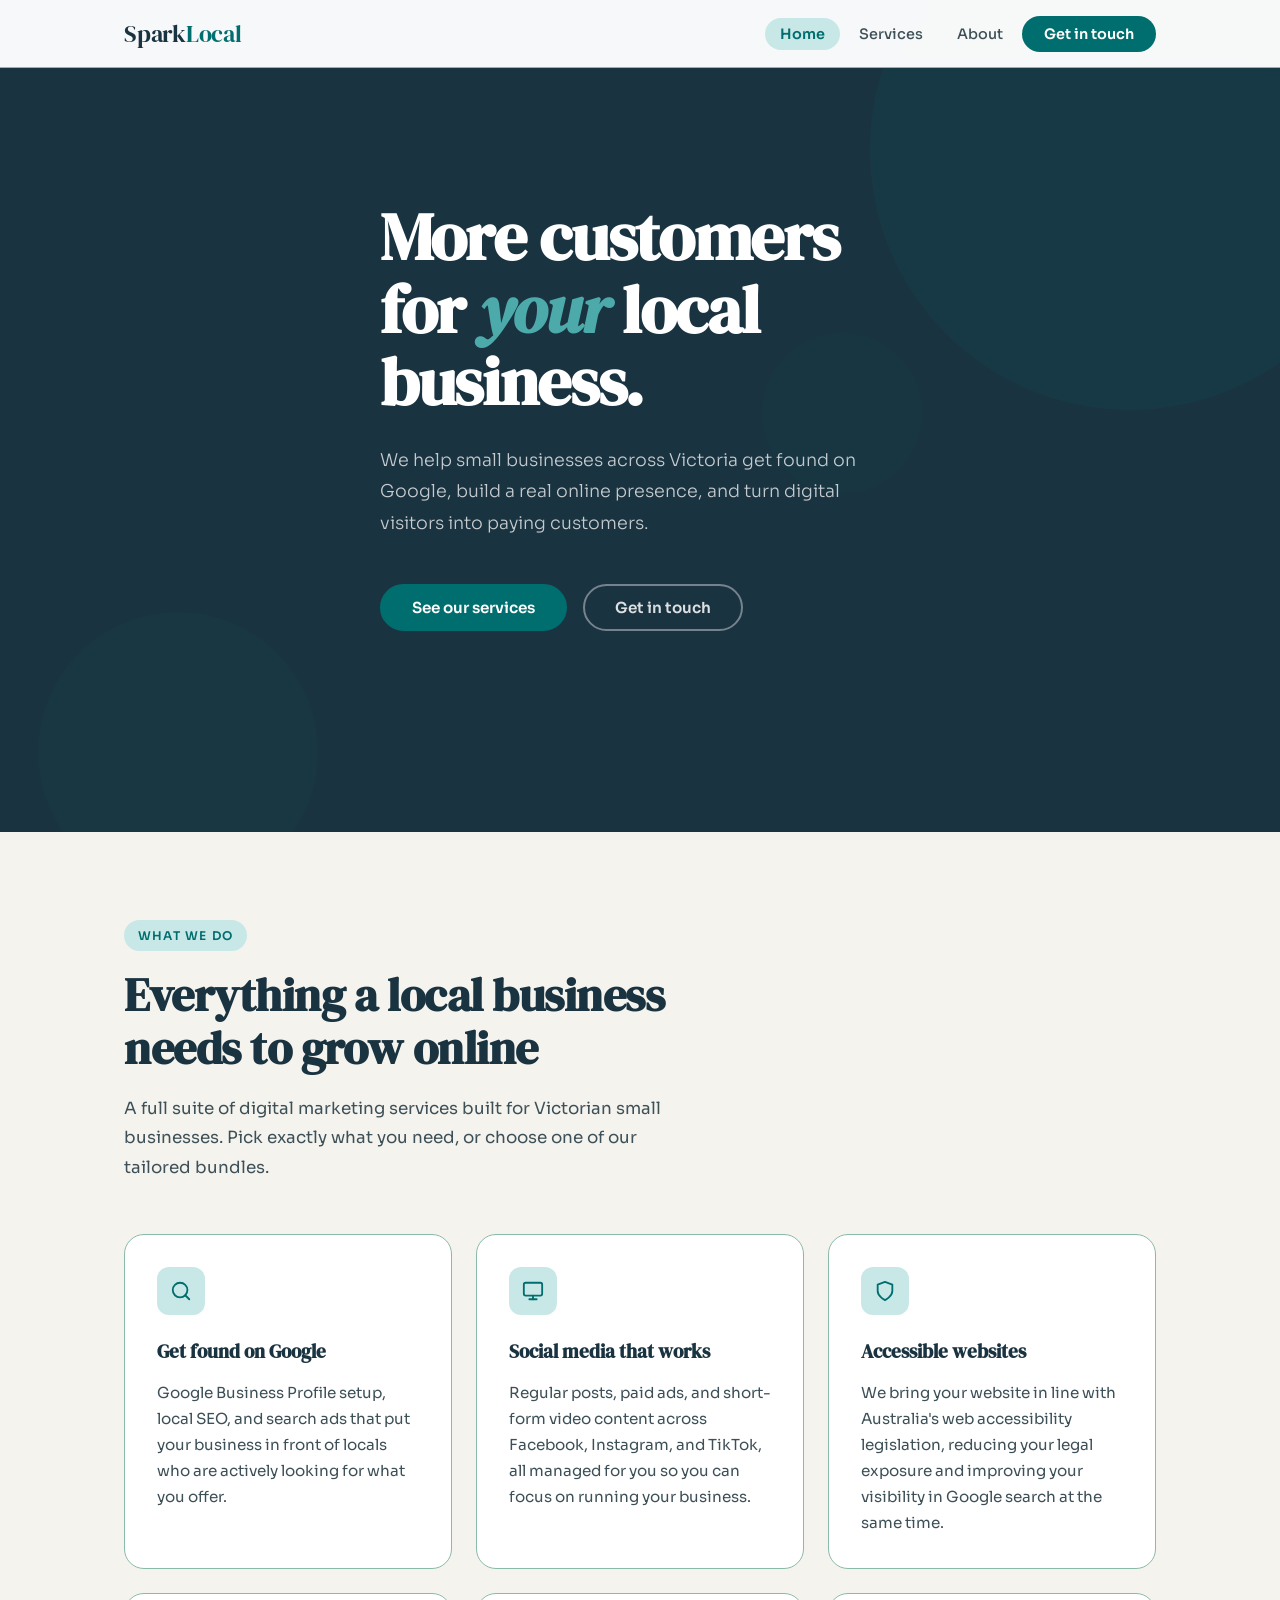
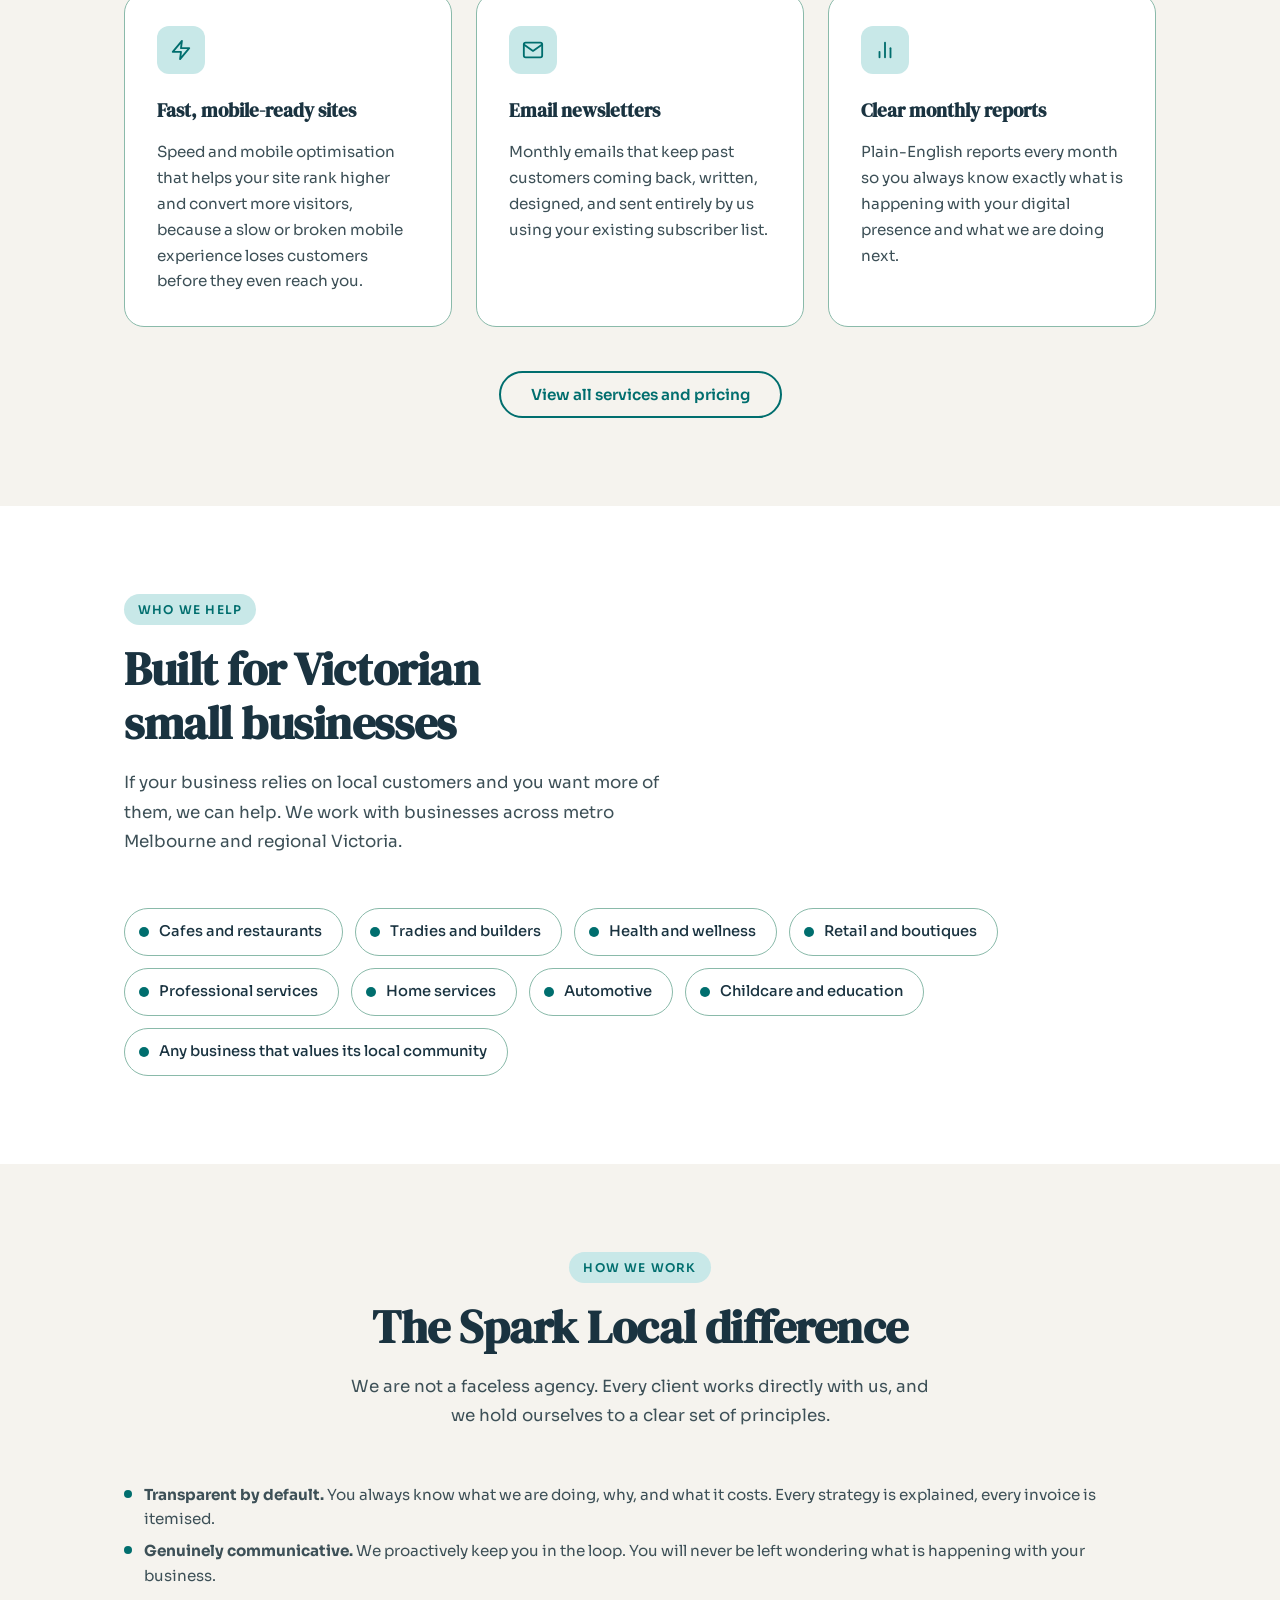
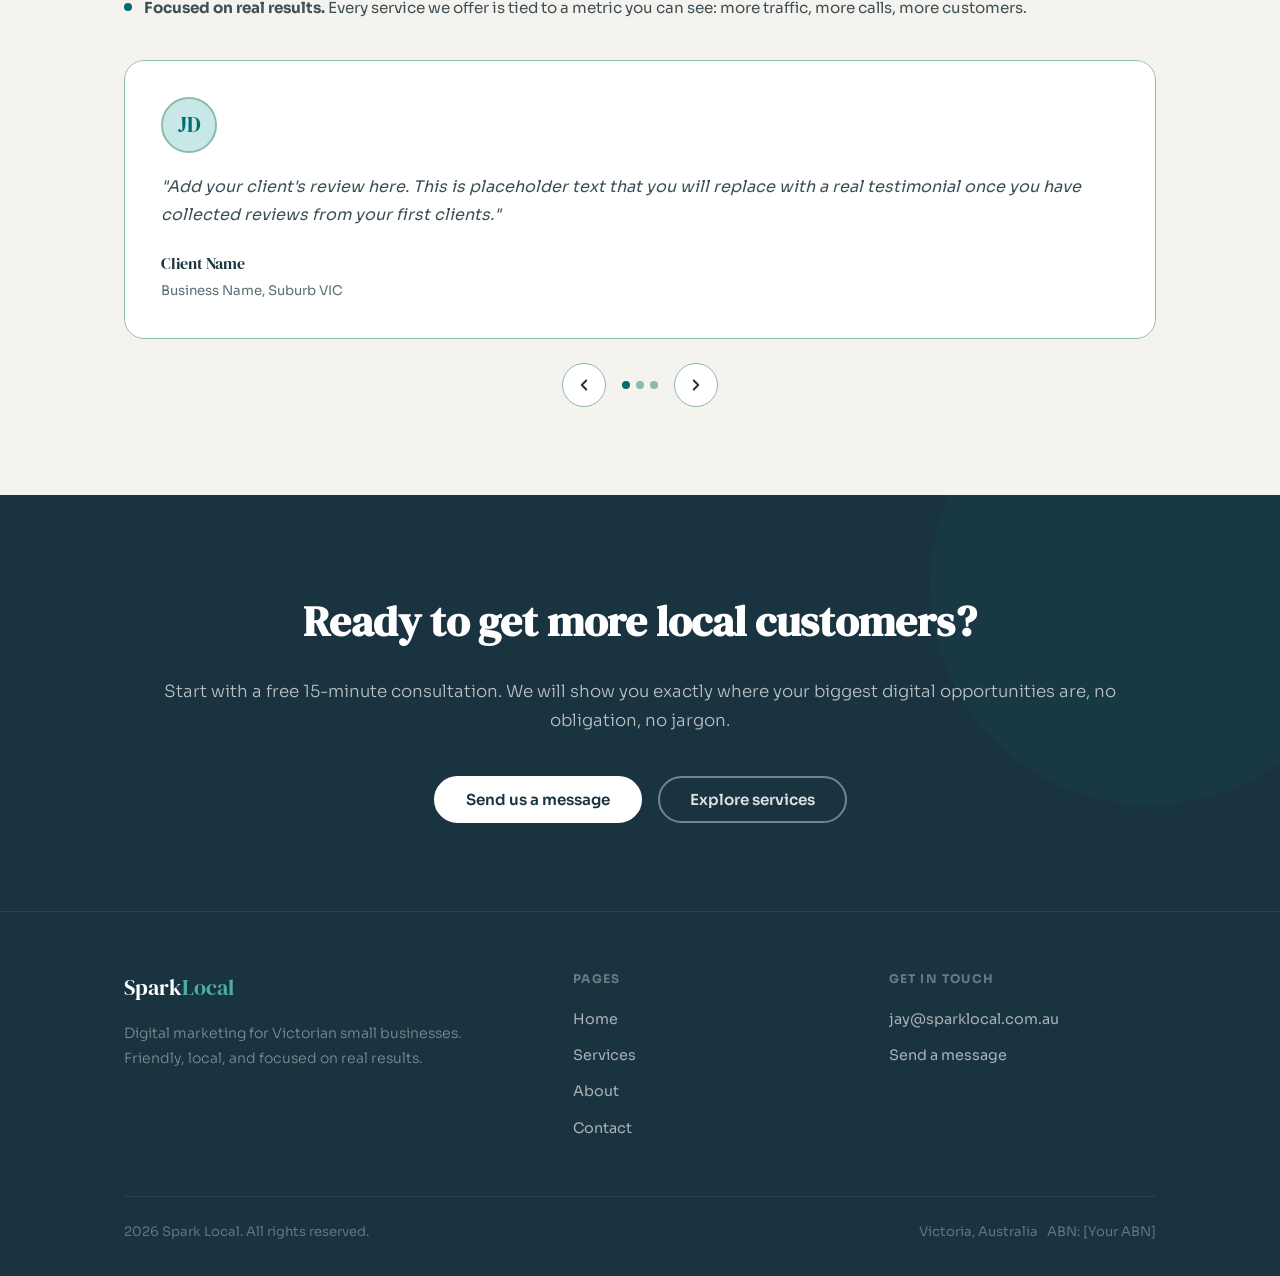
==== commit 4b105cd6: "website update" ====
--- a/index.html
+++ b/index.html
@@ -4,13 +4,23 @@
   <meta charset="UTF-8">
   <meta name="viewport" content="width=device-width, initial-scale=1.0">
   <title>Spark Local | Digital Marketing for Victorian Small Businesses</title>
-  <meta name="description" content="Spark Local helps small businesses across Victoria get found online, grow their customer base, and build a digital presence that works. Friendly, local, no lock-in contracts.">
+  <meta name="description" content="Spark Local helps small businesses across Victoria get found online, grow their customer base, and build a digital presence that works.">
   <link rel="stylesheet" href="style.css">
+  <!-- Replace favicon.png with your own square logo file (512x512px recommended) -->
   <link rel="icon" type="image/png" href="favicon.png">
 </head>
 <body>
+
+  <!-- ============================================================
+       ACCESSIBILITY: Skip navigation link
+       Allows keyboard users to jump straight to page content
+       ============================================================ -->
   <a href="#main" class="skip-link">Skip to main content</a>
 
+  <!-- ============================================================
+       NAVIGATION
+       aria-current="page" is set on the active page link
+       ============================================================ -->
   <nav class="nav" role="navigation" aria-label="Main navigation">
     <div class="nav-inner">
       <a href="index.html" class="nav-logo" aria-label="Spark Local home page">Spark<span>Local</span></a>
@@ -20,63 +30,68 @@
         <li><a href="about.html">About</a></li>
         <li><a href="contact.html" class="nav-cta">Get in touch</a></li>
       </ul>
-      <button class="nav-mobile-btn" id="menu-btn" aria-expanded="false" aria-controls="nav-links" aria-label="Open navigation menu">
-        <svg width="22" height="22" viewBox="0 0 24 24" fill="none" stroke="currentColor" stroke-width="2.5" stroke-linecap="round" aria-hidden="true">
-          <line x1="3" y1="6" x2="21" y2="6"/><line x1="3" y1="12" x2="21" y2="12"/><line x1="3" y1="18" x2="21" y2="18"/>
+      <button class="nav-mobile-btn" id="menu-btn"
+        aria-expanded="false" aria-controls="nav-links"
+        aria-label="Open navigation menu">
+        <svg width="22" height="22" viewBox="0 0 24 24" fill="none"
+          stroke="currentColor" stroke-width="2.5" stroke-linecap="round" aria-hidden="true">
+          <line x1="3" y1="6" x2="21" y2="6"/>
+          <line x1="3" y1="12" x2="21" y2="12"/>
+          <line x1="3" y1="18" x2="21" y2="18"/>
         </svg>
       </button>
     </div>
   </nav>
 
+  <!-- ============================================================
+       MAIN CONTENT
+       ============================================================ -->
   <main id="main">
 
-    <!-- Hero -->
+    <!-- ── HERO ────────────────────────────────────────────────── -->
+    <!-- Animated teal orbs sit inside .orb-container.
+         JS at the bottom of the file applies a scroll parallax offset.
+         prefers-reduced-motion (in style.css) disables all animation. -->
     <section class="hero page-top" aria-labelledby="hero-heading">
-      <div class="hero-circle" style="width:520px;height:520px;top:-110px;right:-110px;" aria-hidden="true"></div>
-      <div class="hero-circle" style="width:300px;height:300px;bottom:-60px;left:4%;opacity:0.08;" aria-hidden="true"></div>
+      <div class="orb-container" aria-hidden="true">
+        <div class="orb" id="orb1"
+          style="width:520px;height:520px;top:-110px;right:-110px;animation-duration:18s;"></div>
+        <div class="orb" id="orb2"
+          style="width:280px;height:280px;bottom:-60px;left:3%;opacity:0.07;animation-duration:22s;animation-delay:-6s;"></div>
+        <div class="orb" id="orb3"
+          style="width:160px;height:160px;top:40%;right:28%;opacity:0.06;animation-duration:14s;animation-delay:-3s;"></div>
+      </div>
       <div class="container">
         <div class="hero-content">
-          <p class="hero-eyebrow fade-up" aria-label="Victoria's local digital agency">
-            <span class="hero-eyebrow-line" aria-hidden="true"></span>
-            Victoria's local digital agency
-          </p>
-          <h1 id="hero-heading" class="fade-up-2">
+          <h1 id="hero-heading" class="fade-up">
             More customers<br>for <em>your</em> local<br>business.
           </h1>
-          <p class="hero-lead fade-up-3">We help small businesses across Victoria get found on Google, build a real online presence, and turn digital visitors into paying customers — without the big-agency price tag.</p>
-          <div class="hero-btns fade-up-4">
+          <p class="hero-lead fade-up-2">
+            We help small businesses across Victoria get found on Google,
+            build a real online presence, and turn digital visitors into
+            paying customers.
+          </p>
+          <div class="hero-btns fade-up-3">
             <a href="services.html" class="btn btn-primary">See our services</a>
             <a href="contact.html" class="btn btn-outline-light">Get in touch</a>
           </div>
-          <div class="hero-trust fade-up-4" role="list" aria-label="Key facts about Spark Local">
-            <div class="trust-stat" role="listitem">
-              <span class="num" aria-label="100 percent">100%</span>
-              <span class="lbl">Victorian focused</span>
-            </div>
-            <div class="trust-stat" role="listitem">
-              <span class="num">No</span>
-              <span class="lbl">Lock-in contracts</span>
-            </div>
-            <div class="trust-stat" role="listitem">
-              <span class="num">Free</span>
-              <span class="lbl">First consultation</span>
-            </div>
-            <div class="trust-stat" role="listitem">
-              <span class="num">WCAG</span>
-              <span class="lbl">Accessibility included</span>
-            </div>
-          </div>
         </div>
       </div>
     </section>
 
-    <!-- What we do -->
+    <!-- ── WHAT WE OFFER ────────────────────────────────────────── -->
     <section aria-labelledby="services-heading">
       <div class="container">
         <div class="section-header">
           <span class="section-label">What we do</span>
-          <h2 id="services-heading" class="section-title">Everything a local business<br>needs to grow online</h2>
-          <p class="section-subtitle">We offer a full suite of digital marketing services. Pick exactly what your business needs, or choose one of our bundles.</p>
+          <h2 id="services-heading" class="section-title">
+            Everything a local business<br>needs to grow online
+          </h2>
+          <p class="section-subtitle">
+            A full suite of digital marketing services built for Victorian
+            small businesses. Pick exactly what you need, or choose one of
+            our tailored bundles.
+          </p>
         </div>
         <div class="grid-3">
 
@@ -85,7 +100,9 @@
               <svg viewBox="0 0 24 24"><circle cx="11" cy="11" r="8"/><line x1="21" y1="21" x2="16.65" y2="16.65"/></svg>
             </div>
             <h3>Get found on Google</h3>
-            <p>Google Business Profile setup, local SEO, and search ads that put your business in front of locals who are ready to buy.</p>
+            <p>Google Business Profile setup, local SEO, and search ads that
+               put your business in front of locals who are actively looking for
+               what you offer.</p>
           </div>
 
           <div class="card">
@@ -93,15 +110,19 @@
               <svg viewBox="0 0 24 24"><rect x="2" y="3" width="20" height="14" rx="2"/><line x1="8" y1="21" x2="16" y2="21"/><line x1="12" y1="17" x2="12" y2="21"/></svg>
             </div>
             <h3>Social media that works</h3>
-            <p>Regular posts, paid ads, and short-form video content across Facebook, Instagram, and TikTok, all managed for you.</p>
-          </div>
-
-          <div class="card">
-            <div class="svc-icon" aria-hidden="true">
-              <svg viewBox="0 0 24 24"><path d="M17 21v-2a4 4 0 0 0-4-4H5a4 4 0 0 0-4 4v2"/><circle cx="9" cy="7" r="4"/><path d="M23 21v-2a4 4 0 0 0-3-3.87"/><path d="M16 3.13a4 4 0 0 1 0 7.75"/></svg>
+            <p>Regular posts, paid ads, and short-form video content across
+               Facebook, Instagram, and TikTok, all managed for you so you can
+               focus on running your business.</p>
+          </div>
+
+          <div class="card">
+            <div class="svc-icon" aria-hidden="true">
+              <svg viewBox="0 0 24 24"><path d="M12 22s8-4 8-10V5l-8-3-8 3v7c0 6 8 10 8 10z"/></svg>
             </div>
             <h3>Accessible websites</h3>
-            <p>We make your website compliant with Australia's accessibility laws, reducing your legal risk and improving your Google rankings.</p>
+            <p>We bring your website in line with Australia's web accessibility
+               legislation, reducing your legal exposure and improving your
+               visibility in Google search at the same time.</p>
           </div>
 
           <div class="card">
@@ -109,7 +130,9 @@
               <svg viewBox="0 0 24 24"><polygon points="13 2 3 14 12 14 11 22 21 10 12 10 13 2"/></svg>
             </div>
             <h3>Fast, mobile-ready sites</h3>
-            <p>Speed and mobile optimisation that helps your site rank higher and convert more visitors into customers.</p>
+            <p>Speed and mobile optimisation that helps your site rank higher
+               and convert more visitors, because a slow or broken mobile
+               experience loses customers before they even reach you.</p>
           </div>
 
           <div class="card">
@@ -117,7 +140,9 @@
               <svg viewBox="0 0 24 24"><path d="M4 4h16c1.1 0 2 .9 2 2v12c0 1.1-.9 2-2 2H4c-1.1 0-2-.9-2-2V6c0-1.1.9-2 2-2z"/><polyline points="22,6 12,13 2,6"/></svg>
             </div>
             <h3>Email newsletters</h3>
-            <p>Monthly emails that keep past customers coming back, written, designed, and sent entirely by us.</p>
+            <p>Monthly emails that keep past customers coming back, written,
+               designed, and sent entirely by us using your existing subscriber
+               list.</p>
           </div>
 
           <div class="card">
@@ -125,65 +150,35 @@
               <svg viewBox="0 0 24 24"><line x1="18" y1="20" x2="18" y2="10"/><line x1="12" y1="20" x2="12" y2="4"/><line x1="6" y1="20" x2="6" y2="14"/></svg>
             </div>
             <h3>Clear monthly reports</h3>
-            <p>Plain-English reports every month so you always know exactly what is happening with your digital presence.</p>
+            <p>Plain-English reports every month so you always know exactly
+               what is happening with your digital presence and what we are
+               doing next.</p>
           </div>
 
         </div>
         <div style="text-align:center;margin-top:44px;">
-          <a href="services.html" class="btn btn-outline">View all services and pricing</a>
+          <a href="services.html" class="btn btn-outline">
+            View all services and pricing
+          </a>
         </div>
       </div>
     </section>
 
-    <!-- Why Spark Local -->
-    <section aria-labelledby="why-heading">
-      <div class="container">
-        <div class="section-header center">
-          <span class="section-label">Why Spark Local</span>
-          <h2 id="why-heading" class="section-title">Different because we keep it local</h2>
-          <p class="section-subtitle">We only work with Victorian small businesses, which means we actually understand your market, your competitors, and your customers.</p>
-        </div>
-        <div class="grid-2">
-          <div class="value-card">
-            <div class="value-num" aria-hidden="true">01</div>
-            <div>
-              <h3>Total transparency</h3>
-              <p>You always know what we are doing, what it costs, and what results it is getting. No confusing reports, no hidden fees, no surprises on your invoice.</p>
-            </div>
-          </div>
-          <div class="value-card">
-            <div class="value-num" aria-hidden="true">02</div>
-            <div>
-              <h3>Always communicating</h3>
-              <p>We respond within one business day, send your monthly report without being asked, and proactively flag anything that needs your attention.</p>
-            </div>
-          </div>
-          <div class="value-card">
-            <div class="value-num" aria-hidden="true">03</div>
-            <div>
-              <h3>Results you can measure</h3>
-              <p>Every service is tied to a number you can see: more traffic, more calls, more bookings. We set clear expectations and hold ourselves to them.</p>
-            </div>
-          </div>
-          <div class="value-card">
-            <div class="value-num" aria-hidden="true">04</div>
-            <div>
-              <h3>No lock-in contracts</h3>
-              <p>All monthly services are month-to-month with 30 days notice to cancel. We earn your business every month, not by locking you into an agreement.</p>
-            </div>
-          </div>
-        </div>
-      </div>
-    </section>
-
-    <!-- Who we help -->
+    <!-- ── WHO WE HELP ───────────────────────────────────────────── -->
     <section aria-labelledby="who-heading">
       <div class="container">
         <div class="section-header">
           <span class="section-label">Who we help</span>
-          <h2 id="who-heading" class="section-title">Built for Victorian<br>small businesses</h2>
-          <p class="section-subtitle">If your business relies on local customers and you want more of them, we can help. We work with businesses across metro Melbourne and regional Victoria.</p>
-        </div>
+          <h2 id="who-heading" class="section-title">
+            Built for Victorian<br>small businesses
+          </h2>
+          <p class="section-subtitle">
+            If your business relies on local customers and you want more of
+            them, we can help. We work with businesses across metro Melbourne
+            and regional Victoria.
+          </p>
+        </div>
+        <!-- Industry pills — add or remove items here as needed -->
         <ul class="pills" aria-label="Industries we work with">
           <li class="pill"><span class="pill-dot" aria-hidden="true"></span>Cafes and restaurants</li>
           <li class="pill"><span class="pill-dot" aria-hidden="true"></span>Tradies and builders</li>
@@ -193,15 +188,128 @@
           <li class="pill"><span class="pill-dot" aria-hidden="true"></span>Home services</li>
           <li class="pill"><span class="pill-dot" aria-hidden="true"></span>Automotive</li>
           <li class="pill"><span class="pill-dot" aria-hidden="true"></span>Childcare and education</li>
+          <li class="pill"><span class="pill-dot" aria-hidden="true"></span>Any business that values its local community</li>
         </ul>
       </div>
     </section>
 
-    <!-- CTA -->
+    <!-- ── HOW SPARK LOCAL DOES IT ──────────────────────────────── -->
+    <!-- This section contains:
+         1. Three value bullet points (transparent, communicative, results-driven)
+         2. A swipeable / arrow-navigable testimonial carousel
+         To add a testimonial: copy one .testimonial-card block and update
+         the text. To add a client photo: replace the placeholder div with
+         <img src="your-photo.jpg" alt="Client name"> inside .testimonial-photo -->
+    <section aria-labelledby="how-heading">
+      <div class="container">
+        <div class="section-header center">
+          <span class="section-label">How we work</span>
+          <h2 id="how-heading" class="section-title">
+            The Spark Local difference
+          </h2>
+          <p class="section-subtitle">
+            We are not a faceless agency. Every client works directly with us,
+            and we hold ourselves to a clear set of principles.
+          </p>
+        </div>
+
+        <!-- Value bullet points -->
+        <div class="value-points" role="list" aria-label="Our working principles">
+          <div class="value-point" role="listitem">
+            <span class="vp-dot" aria-hidden="true"></span>
+            <span><strong>Transparent by default.</strong> You always know what we are doing, why, and what it costs. Every strategy is explained, every invoice is itemised.</span>
+          </div>
+          <div class="value-point" role="listitem">
+            <span class="vp-dot" aria-hidden="true"></span>
+            <span><strong>Genuinely communicative.</strong> We proactively keep you in the loop. You will never be left wondering what is happening with your business.</span>
+          </div>
+          <div class="value-point" role="listitem">
+            <span class="vp-dot" aria-hidden="true"></span>
+            <span><strong>Focused on real results.</strong> Every service we offer is tied to a metric you can see: more traffic, more calls, more customers.</span>
+          </div>
+        </div>
+
+        <!-- Testimonial carousel -->
+        <!-- ARIA: role="region" with label makes this a named landmark for screen readers -->
+        <div class="testimonial-wrapper" role="region" aria-label="Client testimonials" aria-roledescription="carousel">
+
+          <div class="testimonial-track-outer">
+            <div class="testimonial-track" id="ttrack" aria-live="polite">
+
+              <!-- ── TESTIMONIAL 1 ── replace placeholder text with real review -->
+              <div class="testimonial-card" role="group" aria-roledescription="slide" aria-label="Testimonial 1 of 3">
+                <!-- To add a photo: replace the div below with
+                     <img src="client1.jpg" alt="Photo of [Name]"> -->
+                <div class="testimonial-photo" aria-hidden="true">
+                  <span class="testimonial-photo-placeholder">JD</span>
+                </div>
+                <p class="testimonial-quote">
+                  "Add your client's review here. This is placeholder text
+                  that you will replace with a real testimonial once you
+                  have collected reviews from your first clients."
+                </p>
+                <div class="testimonial-name">Client Name</div>
+                <div class="testimonial-biz">Business Name, Suburb VIC</div>
+              </div>
+
+              <!-- ── TESTIMONIAL 2 ── replace placeholder text with real review -->
+              <div class="testimonial-card" role="group" aria-roledescription="slide" aria-label="Testimonial 2 of 3">
+                <div class="testimonial-photo" aria-hidden="true">
+                  <span class="testimonial-photo-placeholder">AB</span>
+                </div>
+                <p class="testimonial-quote">
+                  "Add your second client's review here. Replace the initials
+                  above with the client's initials, or swap in a real photo
+                  once you have one."
+                </p>
+                <div class="testimonial-name">Client Name</div>
+                <div class="testimonial-biz">Business Name, Suburb VIC</div>
+              </div>
+
+              <!-- ── TESTIMONIAL 3 ── replace placeholder text with real review -->
+              <div class="testimonial-card" role="group" aria-roledescription="slide" aria-label="Testimonial 3 of 3">
+                <div class="testimonial-photo" aria-hidden="true">
+                  <span class="testimonial-photo-placeholder">MK</span>
+                </div>
+                <p class="testimonial-quote">
+                  "Add your third client's review here. To add more
+                  testimonials, copy this entire .testimonial-card block
+                  and paste it inside .testimonial-track."
+                </p>
+                <div class="testimonial-name">Client Name</div>
+                <div class="testimonial-biz">Business Name, Suburb VIC</div>
+              </div>
+
+            </div><!-- /testimonial-track -->
+          </div><!-- /testimonial-track-outer -->
+
+          <!-- Carousel controls -->
+          <div class="testimonial-controls">
+            <button class="tctl-btn" id="tprev" aria-label="Previous testimonial">
+              <svg viewBox="0 0 24 24"><polyline points="15 18 9 12 15 6"/></svg>
+            </button>
+            <div class="tctl-dots" role="tablist" aria-label="Select testimonial">
+              <button class="tctl-dot active" role="tab" aria-selected="true"  aria-label="Testimonial 1" data-idx="0"></button>
+              <button class="tctl-dot"        role="tab" aria-selected="false" aria-label="Testimonial 2" data-idx="1"></button>
+              <button class="tctl-dot"        role="tab" aria-selected="false" aria-label="Testimonial 3" data-idx="2"></button>
+            </div>
+            <button class="tctl-btn" id="tnext" aria-label="Next testimonial">
+              <svg viewBox="0 0 24 24"><polyline points="9 18 15 12 9 6"/></svg>
+            </button>
+          </div>
+
+        </div><!-- /testimonial-wrapper -->
+      </div>
+    </section>
+
+    <!-- ── CTA BANNER ────────────────────────────────────────────── -->
     <section class="cta-banner" aria-labelledby="cta-heading">
       <div class="container">
         <h2 id="cta-heading">Ready to get more local customers?</h2>
-        <p>Start with a free 15-minute consultation. We will show you exactly where your biggest digital opportunities are, no obligation, no jargon.</p>
+        <p>
+          Start with a free 15-minute consultation. We will show you exactly
+          where your biggest digital opportunities are, no obligation, no jargon.
+        </p>
         <div class="btn-group">
           <a href="contact.html" class="btn btn-white">Send us a message</a>
           <a href="services.html" class="btn btn-outline-light">Explore services</a>
@@ -209,16 +317,21 @@
       </div>
     </section>
 
-  </main>
-
+  </main><!-- /main -->
+
+  <!-- ============================================================
+       FOOTER
+       Update ABN once registered (search for "[Your ABN]")
+       ============================================================ -->
   <footer class="footer" role="contentinfo">
     <div class="container">
       <div class="footer-inner">
         <div class="footer-brand">
           <div class="footer-logo">Spark<span>Local</span></div>
-          <p>Digital marketing for Victorian small businesses. Friendly, local, and focused on real results.</p>
-        </div>
-        <nav aria-label="Footer pages navigation">
+          <p>Digital marketing for Victorian small businesses.
+             Friendly, local, and focused on real results.</p>
+        </div>
+        <nav aria-label="Footer pages">
           <div class="footer-col">
             <h4>Pages</h4>
             <a href="index.html">Home</a>
@@ -234,32 +347,93 @@
         </div>
       </div>
       <div class="footer-bottom">
+        <!-- Update year each January -->
         <span>2026 Spark Local. All rights reserved.</span>
+        <!-- Replace [Your ABN] with your actual ABN once registered -->
         <span>Victoria, Australia &nbsp; ABN: [Your ABN]</span>
       </div>
     </div>
   </footer>
 
+  <!-- ============================================================
+       JAVASCRIPT
+       1. Mobile navigation menu toggle
+       2. Testimonial carousel (swipe + arrows + dots)
+       3. Animated orb scroll parallax
+       ============================================================ -->
   <script>
-    const btn = document.getElementById('menu-btn');
-    const links = document.getElementById('nav-links');
-    btn.addEventListener('click', () => {
-      const open = links.classList.toggle('open');
-      btn.setAttribute('aria-expanded', String(open));
+    /* ── 1. Mobile nav ─────────────────────────────────────────── */
+    const menuBtn  = document.getElementById('menu-btn');
+    const navLinks = document.getElementById('nav-links');
+    menuBtn.addEventListener('click', () => {
+      const open = navLinks.classList.toggle('open');
+      menuBtn.setAttribute('aria-expanded', String(open));
     });
     document.addEventListener('keydown', e => {
-      if (e.key === 'Escape' && links.classList.contains('open')) {
-        links.classList.remove('open');
-        btn.setAttribute('aria-expanded', 'false');
-        btn.focus();
+      if (e.key === 'Escape' && navLinks.classList.contains('open')) {
+        navLinks.classList.remove('open');
+        menuBtn.setAttribute('aria-expanded', 'false');
+        menuBtn.focus();
       }
     });
     document.addEventListener('click', e => {
-      if (!btn.contains(e.target) && !links.contains(e.target)) {
-        links.classList.remove('open');
-        btn.setAttribute('aria-expanded', 'false');
+      if (!menuBtn.contains(e.target) && !navLinks.contains(e.target)) {
+        navLinks.classList.remove('open');
+        menuBtn.setAttribute('aria-expanded', 'false');
       }
     });
+
+    /* ── 2. Testimonial carousel ───────────────────────────────── */
+    const track  = document.getElementById('ttrack');
+    const dots   = document.querySelectorAll('.tctl-dot');
+    const slides = track.querySelectorAll('.testimonial-card');
+    let   current = 0;
+
+    function goTo(idx) {
+      current = (idx + slides.length) % slides.length;
+      track.style.transform = `translateX(-${current * 100}%)`;
+      dots.forEach((d, i) => {
+        d.classList.toggle('active', i === current);
+        d.setAttribute('aria-selected', String(i === current));
+      });
+    }
+
+    document.getElementById('tprev').addEventListener('click', () => goTo(current - 1));
+    document.getElementById('tnext').addEventListener('click', () => goTo(current + 1));
+    dots.forEach(d => d.addEventListener('click', () => goTo(+d.dataset.idx)));
+
+    /* Touch / swipe support */
+    let touchStartX = 0;
+    track.addEventListener('touchstart', e => { touchStartX = e.changedTouches[0].clientX; }, { passive: true });
+    track.addEventListener('touchend',   e => {
+      const dx = e.changedTouches[0].clientX - touchStartX;
+      if (Math.abs(dx) > 40) goTo(dx < 0 ? current + 1 : current - 1);
+    });
+
+    /* ── 3. Orb scroll parallax ────────────────────────────────── */
+    /* Check for reduced motion preference before adding parallax */
+    const prefersReduced = window.matchMedia('(prefers-reduced-motion: reduce)').matches;
+    if (!prefersReduced) {
+      const orbs = [
+        { el: document.getElementById('orb1'), speed: 0.04 },
+        { el: document.getElementById('orb2'), speed: 0.07 },
+        { el: document.getElementById('orb3'), speed: 0.05 },
+      ];
+      let ticking = false;
+      window.addEventListener('scroll', () => {
+        if (!ticking) {
+          requestAnimationFrame(() => {
+            const y = window.scrollY;
+            orbs.forEach(o => {
+              if (o.el) o.el.style.transform = `translateY(${y * o.speed}px)`;
+            });
+            ticking = false;
+          });
+          ticking = true;
+        }
+      }, { passive: true });
+    }
   </script>
+
 </body>
 </html>
--- a/style.css
+++ b/style.css
@@ -1,45 +1,86 @@
+/* ============================================================
+   SPARK LOCAL — SHARED STYLESHEET
+   Fonts: DM Serif Display (headings) + Sora (body)
+   Palette: Slate (#1A3340) / Teal (#006E6E) / Gold (#7A5C00)
+   ============================================================ */
+
 @import url('https://fonts.googleapis.com/css2?family=Sora:wght@300;400;500;600;700&family=DM+Serif+Display:ital@0;1&display=swap');
 
+/* ── CSS Variables ─────────────────────────────────────────────── */
 :root {
-  --dark:       #1A3340;
-  --teal:       #006E6E;
-  --teal-hover: #005858;
-  --teal-light: #C8E8E8;
-  --teal-mid:   #4DAAAA;
-  --gold:       #7A5C00;
-  --gold-light: #FDF0C0;
-  --sand:       #F5F3EE;
-  --grey:       #3D5057;
-  --grey-light: #5C6E75;
-  --border:     #8ABAAA;
-  --white:      #ffffff;
-  --text:       #1A2830;
-  --focus:      #006E6E;
-  --font-display: 'DM Serif Display', Georgia, serif;
-  --font-body:    'Sora', system-ui, sans-serif;
-  --radius-sm: 6px;
-  --radius-md: 12px;
-  --radius-lg: 20px;
-  --max-w: 1080px;
-  --nav-h: 68px;
-}
-
+  --dark:        #1A3340;
+  --teal:        #006E6E;
+  --teal-hover:  #005858;
+  --teal-light:  #C8E8E8;
+  --teal-mid:    #4DAAAA;
+  --gold:        #7A5C00;
+  --gold-light:  #FDF0C0;
+  --sand:        #F5F3EE;
+  --grey:        #3D5057;
+  --grey-light:  #5C6E75;
+  --border:      #8ABAAA;
+  --white:       #ffffff;
+  --text:        #1A2830;
+  --focus:       #006E6E;
+  --font-display:'DM Serif Display', Georgia, serif;
+  --font-body:   'Sora', system-ui, sans-serif;
+  --radius-sm:   6px;
+  --radius-md:   12px;
+  --radius-lg:   20px;
+  --max-w:       1080px;
+  --nav-h:       68px;
+}
+
+/* ── Reset ─────────────────────────────────────────────────────── */
 *, *::before, *::after { box-sizing: border-box; margin: 0; padding: 0; }
-html { scroll-behavior: smooth; font-size: 16px; }
-body { font-family: var(--font-body); color: var(--text); background: var(--white); line-height: 1.75; -webkit-font-smoothing: antialiased; }
-img { display: block; max-width: 100%; }
-a { color: inherit; text-decoration: none; }
-ul { list-style: none; }
+html  { scroll-behavior: smooth; font-size: 16px; }
+body  { font-family: var(--font-body); color: var(--text); background: var(--white); line-height: 1.75; -webkit-font-smoothing: antialiased; }
+img   { display: block; max-width: 100%; }
+a     { color: inherit; text-decoration: none; }
+ul    { list-style: none; }
 button, input, textarea, select { font-family: inherit; font-size: inherit; }
 
-.skip-link { position: absolute; top: -120px; left: 16px; background: var(--teal); color: var(--white); padding: 12px 24px; border-radius: var(--radius-sm); font-weight: 600; font-size: 0.95rem; z-index: 9999; transition: top 0.2s; text-decoration: none; }
+/* ── Accessibility: skip link ──────────────────────────────────── */
+.skip-link {
+  position: absolute; top: -120px; left: 16px;
+  background: var(--teal); color: var(--white);
+  padding: 12px 24px; border-radius: var(--radius-sm);
+  font-weight: 600; font-size: 0.95rem; z-index: 9999;
+  transition: top 0.2s; text-decoration: none;
+}
 .skip-link:focus { top: 16px; outline: 3px solid var(--white); outline-offset: 2px; }
 
+/* ── Accessibility: focus rings ────────────────────────────────── */
 :focus-visible { outline: 3px solid var(--focus); outline-offset: 3px; }
 :focus:not(:focus-visible) { outline: none; }
 
-.nav { position: fixed; top: 0; left: 0; right: 0; height: var(--nav-h); background: rgba(255,255,255,0.97); backdrop-filter: blur(10px); border-bottom: 1px solid var(--border); z-index: 100; display: flex; align-items: center; }
-.nav-inner { max-width: var(--max-w); width: 100%; margin: 0 auto; padding: 0 24px; display: flex; align-items: center; justify-content: space-between; }
+/* ── Accessibility: reduced motion ────────────────────────────── */
+/* All animations are disabled for users who prefer reduced motion */
+@media (prefers-reduced-motion: reduce) {
+  *, *::before, *::after {
+    animation-duration: 0.01ms !important;
+    animation-iteration-count: 1 !important;
+    transition-duration: 0.01ms !important;
+  }
+  .orb { animation: none !important; }
+}
+
+/* ── Accessibility: screen reader only ────────────────────────── */
+.sr-only { position: absolute; width: 1px; height: 1px; padding: 0; margin: -1px; overflow: hidden; clip: rect(0,0,0,0); white-space: nowrap; border: 0; }
+
+/* ── Navigation ────────────────────────────────────────────────── */
+.nav {
+  position: fixed; top: 0; left: 0; right: 0;
+  height: var(--nav-h);
+  background: rgba(255,255,255,0.97);
+  backdrop-filter: blur(10px);
+  border-bottom: 1px solid var(--border);
+  z-index: 100; display: flex; align-items: center;
+}
+.nav-inner {
+  max-width: var(--max-w); width: 100%; margin: 0 auto;
+  padding: 0 24px; display: flex; align-items: center; justify-content: space-between;
+}
 .nav-logo { font-family: var(--font-display); font-size: 1.5rem; color: var(--dark); letter-spacing: -0.01em; text-decoration: none; }
 .nav-logo span { color: var(--teal); }
 .nav-links { display: flex; align-items: center; gap: 4px; }
@@ -52,103 +93,206 @@
 .nav-mobile-btn { display: none; background: none; border: 2px solid var(--border); border-radius: var(--radius-sm); cursor: pointer; padding: 7px 9px; color: var(--dark); line-height: 1; }
 .nav-mobile-btn:hover { border-color: var(--teal); color: var(--teal); }
 
-.container { max-width: var(--max-w); margin: 0 auto; padding: 0 24px; }
-.page-top { padding-top: var(--nav-h); }
-section { padding: 88px 0; }
+/* ── Layout helpers ────────────────────────────────────────────── */
+.container  { max-width: var(--max-w); margin: 0 auto; padding: 0 24px; }
+.page-top   { padding-top: var(--nav-h); }
+section     { padding: 88px 0; }
 section:nth-child(even) { background: var(--sand); }
 
-.section-label { display: inline-block; font-size: 0.75rem; font-weight: 600; letter-spacing: 0.1em; text-transform: uppercase; color: var(--teal); background: var(--teal-light); padding: 5px 14px; border-radius: 99px; margin-bottom: 18px; }
-.section-title { font-family: var(--font-display); font-size: clamp(1.9rem, 4vw, 2.9rem); color: var(--dark); line-height: 1.15; letter-spacing: -0.01em; margin-bottom: 18px; }
+/* ── Typography: section labels, titles, subtitles ─────────────── */
+.section-label {
+  display: inline-block; font-size: 0.75rem; font-weight: 600;
+  letter-spacing: 0.1em; text-transform: uppercase;
+  color: var(--teal); background: var(--teal-light);
+  padding: 5px 14px; border-radius: 99px; margin-bottom: 18px;
+}
+.section-title {
+  font-family: var(--font-display);
+  font-size: clamp(1.9rem, 4vw, 2.9rem);
+  color: var(--dark); line-height: 1.15; letter-spacing: -0.01em; margin-bottom: 18px;
+}
 .section-subtitle { font-size: 1.05rem; color: var(--grey); max-width: 580px; line-height: 1.75; font-weight: 400; }
 .section-header { margin-bottom: 52px; }
 .section-header.center { text-align: center; }
 .section-header.center .section-subtitle { margin: 0 auto; }
 
+/* ── Buttons ───────────────────────────────────────────────────── */
 .btn { display: inline-flex; align-items: center; gap: 8px; padding: 14px 30px; border-radius: 99px; font-weight: 600; font-size: 0.95rem; cursor: pointer; border: 2px solid transparent; transition: all 0.2s; text-decoration: none; font-family: var(--font-body); line-height: 1; }
-.btn-primary { background: var(--teal); color: var(--white); border-color: var(--teal); }
-.btn-primary:hover { background: var(--dark); border-color: var(--dark); transform: translateY(-2px); }
-.btn-outline { background: transparent; color: var(--teal); border-color: var(--teal); }
-.btn-outline:hover { background: var(--teal); color: var(--white); transform: translateY(-2px); }
-.btn-white { background: var(--white); color: var(--dark); border-color: var(--white); }
-.btn-white:hover { background: var(--teal-light); border-color: var(--teal-light); transform: translateY(-2px); }
-.btn-outline-light { background: transparent; color: rgba(255,255,255,0.85); border-color: rgba(255,255,255,0.4); }
+.btn-primary        { background: var(--teal);  color: var(--white); border-color: var(--teal); }
+.btn-primary:hover  { background: var(--dark);  border-color: var(--dark); transform: translateY(-2px); }
+.btn-outline        { background: transparent;  color: var(--teal); border-color: var(--teal); }
+.btn-outline:hover  { background: var(--teal);  color: var(--white); transform: translateY(-2px); }
+.btn-white          { background: var(--white); color: var(--dark); border-color: var(--white); }
+.btn-white:hover    { background: var(--teal-light); border-color: var(--teal-light); transform: translateY(-2px); }
+.btn-outline-light  { background: transparent; color: rgba(255,255,255,0.85); border-color: rgba(255,255,255,0.4); }
 .btn-outline-light:hover { background: rgba(255,255,255,0.12); transform: translateY(-2px); }
 
+/* ── SVG icon containers ───────────────────────────────────────── */
 .svc-icon { width: 48px; height: 48px; background: var(--teal-light); border-radius: var(--radius-md); display: flex; align-items: center; justify-content: center; margin-bottom: 20px; flex-shrink: 0; }
 .svc-icon svg { width: 22px; height: 22px; color: var(--teal); stroke: currentColor; fill: none; stroke-width: 2; stroke-linecap: round; stroke-linejoin: round; }
 
-.card { background: var(--white); border: 1.5px solid var(--border); border-radius: var(--radius-lg); padding: 32px; transition: box-shadow 0.2s, transform 0.2s; }
+/* ── Cards ─────────────────────────────────────────────────────── */
+.card { background: var(--white); border: 1.5px solid var(--border); border-radius: var(--radius-lg); padding: 32px; transition: box-shadow 0.25s, transform 0.25s; }
 .card:hover { box-shadow: 0 6px 24px rgba(26,51,64,0.1); transform: translateY(-3px); }
 .card h3 { font-family: var(--font-display); font-size: 1.2rem; color: var(--dark); margin-bottom: 12px; }
-.card p { font-size: 0.95rem; color: var(--grey); line-height: 1.7; }
-
+.card p  { font-size: 0.95rem; color: var(--grey); line-height: 1.7; }
+
+/* ── Grids ─────────────────────────────────────────────────────── */
 .grid-3 { display: grid; grid-template-columns: repeat(3, 1fr); gap: 24px; }
 .grid-2 { display: grid; grid-template-columns: repeat(2, 1fr); gap: 24px; }
 
-.hero { background: var(--dark); min-height: calc(100vh - var(--nav-h)); display: flex; align-items: center; position: relative; overflow: hidden; padding: 80px 0; }
-.hero-circle { position: absolute; border-radius: 50%; background: var(--teal); opacity: 0.12; pointer-events: none; }
+/* ── Animated background orbs ──────────────────────────────────── */
+/* Orbs float and react to JS scroll parallax.
+   prefers-reduced-motion disables all animation (see above). */
+.orb-container { position: absolute; inset: 0; overflow: hidden; pointer-events: none; }
+.orb {
+  position: absolute; border-radius: 50%;
+  background: var(--teal); opacity: 0.11;
+  will-change: transform;
+  animation: orbFloat linear infinite;
+}
+@keyframes orbFloat {
+  0%   { transform: translateY(0px)   translateX(0px); }
+  25%  { transform: translateY(-18px) translateX(10px); }
+  50%  { transform: translateY(-8px)  translateX(-12px); }
+  75%  { transform: translateY(-22px) translateX(6px); }
+  100% { transform: translateY(0px)   translateX(0px); }
+}
+
+/* ── Hero (home page) ──────────────────────────────────────────── */
+.hero {
+  background: var(--dark);
+  min-height: calc(100vh - var(--nav-h));
+  display: flex; align-items: center;
+  position: relative; overflow: hidden; padding: 80px 0;
+}
 .hero-content { position: relative; z-index: 1; max-width: 680px; }
-.hero-eyebrow { display: inline-flex; align-items: center; gap: 10px; font-size: 0.8rem; font-weight: 600; letter-spacing: 0.1em; text-transform: uppercase; color: var(--teal-mid); margin-bottom: 28px; }
-.hero-eyebrow-line { display: block; width: 28px; height: 2px; background: var(--teal-mid); }
-.hero h1 { font-family: var(--font-display); font-size: clamp(2.6rem, 6.5vw, 4.2rem); color: var(--white); line-height: 1.08; letter-spacing: -0.02em; margin-bottom: 26px; }
+.hero h1 {
+  font-family: var(--font-display);
+  font-size: clamp(2.6rem, 6.5vw, 4.2rem);
+  color: var(--white); line-height: 1.08;
+  letter-spacing: -0.02em; margin-bottom: 26px;
+}
 .hero h1 em { font-style: italic; color: var(--teal-mid); }
 .hero-lead { font-size: 1.1rem; color: rgba(255,255,255,0.75); max-width: 520px; margin-bottom: 44px; line-height: 1.8; font-weight: 300; }
 .hero-btns { display: flex; gap: 16px; flex-wrap: wrap; }
-.hero-trust { margin-top: 60px; padding-top: 36px; border-top: 1px solid rgba(255,255,255,0.1); display: flex; gap: 40px; flex-wrap: wrap; }
-.trust-stat .num { font-family: var(--font-display); font-size: 1.9rem; color: var(--teal-mid); display: block; line-height: 1; }
-.trust-stat .lbl { font-size: 0.78rem; color: rgba(255,255,255,0.5); text-transform: uppercase; letter-spacing: 0.07em; margin-top: 4px; font-weight: 500; }
-
+
+/* ── Page hero (inner pages) ───────────────────────────────────── */
 .page-hero { background: var(--dark); padding: 80px 0 72px; position: relative; overflow: hidden; }
 .page-hero::after { content: ''; position: absolute; width: 420px; height: 420px; border-radius: 50%; background: var(--teal); opacity: 0.08; top: -110px; right: -90px; pointer-events: none; }
 .page-hero h1 { font-family: var(--font-display); font-size: clamp(2.1rem, 5.5vw, 3.4rem); color: var(--white); line-height: 1.12; letter-spacing: -0.01em; margin-bottom: 18px; }
 .page-hero .section-label { background: rgba(200,232,232,0.18); color: #A8D8D8; }
 .page-hero p { font-size: 1.05rem; color: rgba(255,255,255,0.72); max-width: 540px; font-weight: 300; }
 
-.pills { display: flex; gap: 12px; flex-wrap: wrap; margin-top: 48px; }
+/* ── Industry pills ────────────────────────────────────────────── */
+.pills { display: flex; gap: 12px; flex-wrap: wrap; }
 .pill { display: flex; align-items: center; gap: 10px; background: var(--white); border: 1.5px solid var(--border); border-radius: 99px; padding: 10px 20px 10px 14px; font-size: 0.92rem; font-weight: 500; color: var(--dark); }
 .pill-dot { width: 10px; height: 10px; border-radius: 50%; background: var(--teal); flex-shrink: 0; }
 
+/* ── How we do it: value points ────────────────────────────────── */
+.value-points { display: flex; flex-direction: column; gap: 8px; margin-bottom: 40px; }
+.value-point { display: flex; align-items: flex-start; gap: 12px; font-size: 0.95rem; color: var(--grey); line-height: 1.6; }
+.vp-dot { width: 8px; height: 8px; border-radius: 50%; background: var(--teal); flex-shrink: 0; margin-top: 7px; }
+
+/* ── Testimonial carousel ──────────────────────────────────────── */
+.testimonial-wrapper { position: relative; }
+.testimonial-track-outer { overflow: hidden; border-radius: var(--radius-lg); }
+.testimonial-track { display: flex; transition: transform 0.4s ease; }
+.testimonial-card {
+  flex: 0 0 100%; background: var(--white);
+  border: 1.5px solid var(--border); border-radius: var(--radius-lg);
+  padding: 36px; box-sizing: border-box;
+}
+.testimonial-photo {
+  width: 56px; height: 56px; border-radius: 50%;
+  background: var(--teal-light); overflow: hidden;
+  margin-bottom: 20px; border: 2px solid var(--border);
+  display: flex; align-items: center; justify-content: center;
+}
+.testimonial-photo img { width: 100%; height: 100%; object-fit: cover; }
+.testimonial-photo-placeholder { font-family: var(--font-display); font-size: 1.3rem; color: var(--teal); }
+.testimonial-quote { font-size: 1rem; color: var(--grey); line-height: 1.75; margin-bottom: 20px; font-style: italic; }
+.testimonial-name { font-family: var(--font-display); font-size: 1rem; color: var(--dark); margin-bottom: 2px; }
+.testimonial-biz  { font-size: 0.83rem; color: var(--grey-light); }
+.testimonial-controls { display: flex; align-items: center; justify-content: center; gap: 16px; margin-top: 24px; }
+.tctl-btn {
+  width: 44px; height: 44px; border-radius: 50%;
+  background: var(--white); border: 1.5px solid var(--border);
+  display: flex; align-items: center; justify-content: center;
+  cursor: pointer; transition: background 0.2s, border-color 0.2s;
+  color: var(--dark);
+}
+.tctl-btn:hover { background: var(--teal-light); border-color: var(--teal); color: var(--teal); }
+.tctl-btn svg { width: 18px; height: 18px; stroke: currentColor; fill: none; stroke-width: 2.5; stroke-linecap: round; stroke-linejoin: round; }
+.tctl-dots { display: flex; gap: 6px; }
+.tctl-dot { width: 8px; height: 8px; border-radius: 50%; background: var(--border); border: none; cursor: pointer; padding: 0; transition: background 0.2s; }
+.tctl-dot.active { background: var(--teal); }
+
+/* ── Services page ─────────────────────────────────────────────── */
 .cat-label { font-size: 0.72rem; font-weight: 700; letter-spacing: 0.12em; text-transform: uppercase; color: var(--teal); margin-bottom: 20px; display: flex; align-items: center; gap: 14px; }
 .cat-label::after { content: ''; flex: 1; height: 1px; background: var(--border); }
 .service-row { display: grid; grid-template-columns: 1fr auto; gap: 32px; align-items: start; padding: 28px 0; border-bottom: 1px solid var(--border); }
 .service-row:last-child { border-bottom: none; }
-.service-row h3 { font-family: var(--font-display); font-size: 1.15rem; color: var(--dark); margin-bottom: 8px; }
+.service-row h4 { font-family: var(--font-display); font-size: 1.15rem; color: var(--dark); margin-bottom: 8px; }
 .service-row p { font-size: 0.93rem; color: var(--grey); max-width: 560px; line-height: 1.7; }
 .svc-price { text-align: right; flex-shrink: 0; min-width: 100px; }
-.svc-price .from { font-size: 0.72rem; color: var(--grey-light); text-transform: uppercase; letter-spacing: 0.07em; display: block; }
+.svc-price .from   { font-size: 0.72rem; color: var(--grey-light); text-transform: uppercase; letter-spacing: 0.07em; display: block; }
 .svc-price .amount { font-family: var(--font-display); font-size: 1.5rem; color: var(--gold); display: block; line-height: 1.1; margin: 2px 0; }
 .svc-price .period { font-size: 0.77rem; color: var(--grey-light); }
-.service-category { margin-bottom: 56px; }
-
-.pkg-grid { display: grid; grid-template-columns: repeat(3, 1fr); gap: 24px; align-items: start; }
-.pkg-card { border-radius: var(--radius-lg); padding: 32px; border: 2px solid var(--border); background: var(--white); position: relative; transition: transform 0.2s, box-shadow 0.2s; }
-.pkg-card:hover { transform: translateY(-4px); box-shadow: 0 8px 28px rgba(26,51,64,0.1); }
-.pkg-card.featured { border-color: var(--teal); background: var(--dark); }
-.featured-badge { position: absolute; top: -14px; left: 50%; transform: translateX(-50%); background: var(--teal); color: var(--white); font-size: 0.7rem; font-weight: 700; letter-spacing: 0.09em; text-transform: uppercase; padding: 4px 18px; border-radius: 99px; white-space: nowrap; }
-.pkg-name { font-size: 0.76rem; font-weight: 700; letter-spacing: 0.1em; text-transform: uppercase; color: var(--teal); margin-bottom: 10px; }
-.pkg-card.featured .pkg-name { color: var(--teal-mid); }
+.service-category  { margin-bottom: 56px; }
+
+/* ── Package cards (equal size, hover effect) ──────────────────── */
+.pkg-grid { display: grid; grid-template-columns: repeat(3, 1fr); gap: 24px; align-items: stretch; }
+.pkg-card {
+  border-radius: var(--radius-lg); padding: 32px;
+  border: 2px solid var(--border); background: var(--white);
+  position: relative; transition: transform 0.25s, box-shadow 0.25s, background 0.25s, border-color 0.25s;
+  display: flex; flex-direction: column;
+  cursor: pointer;
+}
+/* All packages same height via flex column */
+.pkg-card .pkg-features { flex: 1; }
+.pkg-card:hover, .pkg-card:focus-within {
+  background: var(--teal-light); border-color: var(--teal);
+  transform: translateY(-4px); box-shadow: 0 8px 28px rgba(26,51,64,0.1);
+}
+.pkg-name  { font-size: 0.76rem; font-weight: 700; letter-spacing: 0.1em; text-transform: uppercase; color: var(--teal); margin-bottom: 10px; }
 .pkg-price { font-family: var(--font-display); font-size: 2.6rem; color: var(--dark); line-height: 1; letter-spacing: -0.02em; margin-bottom: 4px; }
-.pkg-card.featured .pkg-price { color: var(--white); }
-.pkg-period { font-size: 0.82rem; color: var(--grey); margin-bottom: 24px; font-weight: 400; }
-.pkg-card.featured .pkg-period { color: rgba(255,255,255,0.5); }
+.pkg-period{ font-size: 0.82rem; color: var(--grey); margin-bottom: 24px; }
 .pkg-divider { height: 1px; background: var(--border); margin-bottom: 24px; }
-.pkg-card.featured .pkg-divider { background: rgba(255,255,255,0.15); }
 .pkg-includes-label { font-size: 0.75rem; font-weight: 600; letter-spacing: 0.07em; text-transform: uppercase; color: var(--grey-light); margin-bottom: 16px; }
-.pkg-card.featured .pkg-includes-label { color: rgba(255,255,255,0.4); }
 .pkg-features { display: flex; flex-direction: column; gap: 11px; margin-bottom: 28px; }
 .feature-item { display: flex; align-items: flex-start; gap: 10px; font-size: 0.9rem; color: var(--text); }
-.pkg-card.featured .feature-item { color: rgba(255,255,255,0.85); }
-.feature-check { width: 18px; height: 18px; border-radius: 50%; background: var(--teal-light); color: var(--teal); display: flex; align-items: center; justify-content: center; font-size: 0.65rem; flex-shrink: 0; margin-top: 2px; font-weight: 700; }
-.pkg-card.featured .feature-check { background: rgba(200,232,232,0.2); color: var(--teal-mid); }
+.feature-check { width: 18px; height: 18px; border-radius: 50%; background: var(--teal-light); color: var(--teal); display: flex; align-items: center; justify-content: center; font-size: 0.65rem; flex-shrink: 0; margin-top: 2px; font-weight: 700; border: 1px solid var(--border); }
 .pkg-ideal { font-size: 0.82rem; color: var(--grey-light); font-style: italic; margin-bottom: 24px; }
-.pkg-card.featured .pkg-ideal { color: rgba(255,255,255,0.45); }
-
+
+/* ── Mix and match bundle builder ──────────────────────────────── */
+.mixmatch-section { background: var(--sand); border-radius: var(--radius-lg); padding: 40px; margin-top: 48px; border: 1.5px solid var(--border); }
+.mixmatch-section h3 { font-family: var(--font-display); font-size: 1.6rem; color: var(--dark); margin-bottom: 10px; }
+.mixmatch-section .intro { font-size: 0.95rem; color: var(--grey); margin-bottom: 28px; line-height: 1.7; }
+.mixmatch-grid { display: grid; grid-template-columns: repeat(2, 1fr); gap: 12px; margin-bottom: 28px; }
+.mm-item { display: flex; align-items: center; gap: 12px; padding: 14px 16px; background: var(--white); border: 1.5px solid var(--border); border-radius: var(--radius-md); cursor: pointer; transition: border-color 0.2s, background 0.2s; }
+.mm-item:hover { border-color: var(--teal); }
+.mm-item input[type="checkbox"] { width: 18px; height: 18px; accent-color: var(--teal); cursor: pointer; flex-shrink: 0; }
+.mm-item label { font-size: 0.92rem; color: var(--dark); font-weight: 500; cursor: pointer; line-height: 1.4; }
+.mm-item.checked { background: var(--teal-light); border-color: var(--teal); }
+.mm-summary { background: var(--white); border: 1.5px solid var(--border); border-radius: var(--radius-md); padding: 20px; margin-bottom: 20px; min-height: 60px; }
+.mm-summary-label { font-size: 0.78rem; font-weight: 600; text-transform: uppercase; letter-spacing: 0.07em; color: var(--grey-light); margin-bottom: 10px; }
+.mm-selected-list { display: flex; flex-wrap: wrap; gap: 8px; }
+.mm-tag { background: var(--teal-light); color: var(--teal); font-size: 0.82rem; font-weight: 600; padding: 4px 12px; border-radius: 99px; }
+.mm-empty { font-size: 0.9rem; color: var(--grey-light); font-style: italic; }
+
+/* ── Price note ────────────────────────────────────────────────── */
+.price-note { margin-top: 40px; background: var(--gold-light); border: 1.5px solid #C8A830; border-radius: var(--radius-md); padding: 24px 28px; border-left: 4px solid var(--gold); }
+.price-note p { font-size: 0.92rem; color: var(--text); }
+
+/* ── About page: values ────────────────────────────────────────── */
 .about-split { display: grid; grid-template-columns: 1fr 1fr; gap: 64px; align-items: center; }
 .about-visual { background: var(--teal-light); border-radius: var(--radius-lg); padding: 48px; text-align: center; position: relative; overflow: hidden; }
 .about-visual::before { content: ''; position: absolute; width: 200px; height: 200px; border-radius: 50%; background: var(--teal); opacity: 0.12; top: -60px; right: -60px; }
-.about-logo-big { font-family: var(--font-display); font-size: 2.8rem; color: var(--dark); position: relative; }
+.about-logo-big { font-family: var(--font-display); font-size: 2.8rem; color: var(--dark); }
 .about-logo-big span { color: var(--teal); }
-.about-tagline { font-size: 0.88rem; color: var(--grey); margin-top: 10px; position: relative; font-weight: 300; }
+.about-tagline { font-size: 0.88rem; color: var(--grey); margin-top: 10px; font-weight: 300; position: relative; }
 .stat-grid { display: grid; grid-template-columns: 1fr 1fr; gap: 14px; margin-top: 28px; position: relative; }
 .stat-box { background: var(--white); border-radius: var(--radius-md); padding: 18px; text-align: center; }
 .stat-box .n { font-family: var(--font-display); font-size: 1.7rem; color: var(--teal); }
@@ -157,19 +301,40 @@
 .value-card:hover { box-shadow: 0 4px 16px rgba(26,51,64,0.08); }
 .value-num { font-family: var(--font-display); font-size: 2rem; color: var(--teal-light); line-height: 1; flex-shrink: 0; min-width: 44px; }
 .value-card h3 { font-family: var(--font-display); font-size: 1.1rem; color: var(--dark); margin-bottom: 8px; }
-.value-card p { font-size: 0.92rem; color: var(--grey); line-height: 1.7; }
-
+.value-card p  { font-size: 0.92rem; color: var(--grey); line-height: 1.7; }
+
+/* ── About page: process steps ─────────────────────────────────── */
+.step-num { font-family: var(--font-display); font-size: 2rem; color: var(--teal-light); margin-bottom: 12px; line-height: 1; }
+
+/* ── Dark callout block ────────────────────────────────────────── */
+.dark-callout { background: var(--dark); border-radius: var(--radius-lg); padding: 48px; position: relative; overflow: hidden; }
+.dark-callout::before { content: ''; position: absolute; width: 300px; height: 300px; border-radius: 50%; background: var(--teal); opacity: 0.09; top: -80px; right: -60px; pointer-events: none; }
+.dark-callout > * { position: relative; }
+.dark-callout .section-label { background: rgba(200,232,232,0.15); color: #A8D8D8; }
+.dark-callout h2 { font-family: var(--font-display); font-size: clamp(1.5rem, 3vw, 2rem); color: var(--white); margin: 16px 0; }
+.dark-callout p  { color: rgba(255,255,255,0.67); font-size: 1rem; line-height: 1.75; margin-bottom: 20px; font-weight: 300; }
+.dark-callout a.law-link { color: var(--teal-mid); text-decoration: underline; text-underline-offset: 3px; font-weight: 500; }
+.dark-callout a.law-link:hover { color: var(--white); }
+
+/* ── Contact page ──────────────────────────────────────────────── */
 .contact-split { display: grid; grid-template-columns: 1fr 1.6fr; gap: 64px; align-items: start; }
 .contact-info h2 { font-family: var(--font-display); font-size: 1.9rem; color: var(--dark); margin-bottom: 16px; }
-.contact-info p { color: var(--grey); margin-bottom: 32px; line-height: 1.75; }
+.contact-info p  { color: var(--grey); margin-bottom: 32px; line-height: 1.75; }
 .contact-detail { display: flex; align-items: center; gap: 16px; padding: 16px 0; border-bottom: 1px solid var(--border); font-size: 0.95rem; }
 .contact-detail:last-child { border-bottom: none; }
 .contact-icon { width: 42px; height: 42px; background: var(--teal-light); border-radius: var(--radius-sm); display: flex; align-items: center; justify-content: center; flex-shrink: 0; }
 .contact-icon svg { width: 18px; height: 18px; stroke: var(--teal); fill: none; stroke-width: 2; stroke-linecap: round; stroke-linejoin: round; }
+.contact-label { font-size: 0.75rem; color: var(--grey-light); text-transform: uppercase; letter-spacing: 0.07em; font-weight: 600; margin-bottom: 2px; }
 .contact-detail a { color: var(--teal); font-weight: 500; text-decoration: underline; text-underline-offset: 2px; }
 .contact-detail a:hover { color: var(--teal-hover); }
-.contact-label { font-size: 0.75rem; color: var(--grey-light); text-transform: uppercase; letter-spacing: 0.07em; font-weight: 600; margin-bottom: 2px; }
-
+.info-box  { background: var(--teal-light); border-radius: var(--radius-md); padding: 24px; }
+.info-box h3 { font-family: var(--font-display); font-size: 1rem; color: var(--dark); margin-bottom: 8px; }
+.info-box p  { font-size: 0.9rem; color: var(--grey); }
+.gold-box  { background: var(--gold-light); border-left: 3px solid var(--gold); padding: 20px 24px; border-radius: 0 var(--radius-sm) var(--radius-sm) 0; }
+.gold-box h3 { font-size: 0.95rem; font-weight: 600; color: var(--dark); margin-bottom: 6px; }
+.gold-box p  { font-size: 0.88rem; color: var(--grey); }
+
+/* ── Contact form ──────────────────────────────────────────────── */
 .form-card { background: var(--white); border: 1.5px solid var(--border); border-radius: var(--radius-lg); padding: 40px; }
 .form-card h2 { font-family: var(--font-display); font-size: 1.5rem; color: var(--dark); margin-bottom: 6px; }
 .form-intro { font-size: 0.9rem; color: var(--grey); margin-bottom: 28px; }
@@ -177,62 +342,51 @@
 .form-group { margin-bottom: 20px; }
 .form-group label { display: block; font-size: 0.88rem; font-weight: 600; color: var(--dark); margin-bottom: 8px; }
 .form-group label .req { color: var(--teal); margin-left: 2px; }
-.form-group input, .form-group textarea, .form-group select { width: 100%; padding: 12px 16px; border: 2px solid var(--border); border-radius: var(--radius-sm); font-size: 0.95rem; color: var(--text); background: var(--white); transition: border-color 0.2s, box-shadow 0.2s; appearance: none; font-family: var(--font-body); }
-.form-group input:focus, .form-group textarea:focus, .form-group select:focus { outline: none; border-color: var(--teal); box-shadow: 0 0 0 3px rgba(0,110,110,0.15); }
+.form-group input,
+.form-group textarea,
+.form-group select { width: 100%; padding: 12px 16px; border: 2px solid var(--border); border-radius: var(--radius-sm); font-size: 0.95rem; color: var(--text); background: var(--white); transition: border-color 0.2s, box-shadow 0.2s; appearance: none; font-family: var(--font-body); }
+.form-group input:focus,
+.form-group textarea:focus,
+.form-group select:focus { outline: none; border-color: var(--teal); box-shadow: 0 0 0 3px rgba(0,110,110,0.15); }
 .form-group textarea { resize: vertical; min-height: 130px; }
 .form-submit { width: 100%; justify-content: center; font-size: 1rem; padding: 15px; margin-top: 4px; }
 .form-note { font-size: 0.8rem; color: var(--grey-light); text-align: center; margin-top: 12px; }
 .form-success { display: none; background: var(--teal-light); border: 1.5px solid var(--border); border-radius: var(--radius-md); padding: 20px 24px; color: var(--dark); font-weight: 500; margin-top: 16px; text-align: center; }
-.form-error { display: none; background: #FFF0F0; border: 1.5px solid #CC8888; border-radius: var(--radius-md); padding: 14px 18px; color: #6B1A1A; font-size: 0.88rem; margin-top: 12px; }
+.form-error   { display: none; background: #FFF0F0; border: 1.5px solid #CC8888; border-radius: var(--radius-md); padding: 14px 18px; color: #6B1A1A; font-size: 0.88rem; margin-top: 12px; }
 .form-error a { color: var(--teal); font-weight: 600; text-decoration: underline; }
 
+/* ── CTA banner ────────────────────────────────────────────────── */
 .cta-banner { background: var(--dark); padding: 88px 0; text-align: center; position: relative; overflow: hidden; }
 .cta-banner::before { content: ''; position: absolute; width: 440px; height: 440px; border-radius: 50%; background: var(--teal); opacity: 0.09; top: -130px; right: -90px; pointer-events: none; }
-.cta-banner h2 { font-family: var(--font-display); font-size: clamp(1.9rem, 4.5vw, 2.7rem); color: var(--white); margin-bottom: 18px; letter-spacing: -0.01em; position: relative; }
-.cta-banner p { color: rgba(255,255,255,0.7); font-size: 1.05rem; margin-bottom: 40px; position: relative; font-weight: 300; }
+.cta-banner h2 { font-family: var(--font-display); font-size: clamp(1.9rem, 4.5vw, 2.7rem); color: var(--white); margin-bottom: 18px; position: relative; }
+.cta-banner p  { color: rgba(255,255,255,0.7); font-size: 1.05rem; margin-bottom: 40px; position: relative; font-weight: 300; }
 .cta-banner .btn-group { display: flex; gap: 16px; justify-content: center; flex-wrap: wrap; position: relative; }
 
+/* ── FAQ ───────────────────────────────────────────────────────── */
+.faq-item { padding: 24px 0; border-bottom: 1px solid var(--border); }
+.faq-item:last-child { border-bottom: none; }
+.faq-item h3 { font-family: var(--font-display); font-size: 1.05rem; color: var(--dark); margin-bottom: 10px; }
+.faq-item p  { font-size: 0.95rem; color: var(--grey); line-height: 1.75; }
+
+/* ── Footer ────────────────────────────────────────────────────── */
 .footer { background: var(--dark); border-top: 1px solid rgba(255,255,255,0.08); padding: 56px 0 32px; }
 .footer-inner { display: grid; grid-template-columns: 1.5fr 1fr 1fr; gap: 48px; margin-bottom: 44px; }
 .footer-logo { font-family: var(--font-display); font-size: 1.4rem; color: var(--white); margin-bottom: 14px; }
 .footer-logo span { color: var(--teal-mid); }
 .footer-brand p { font-size: 0.88rem; color: rgba(255,255,255,0.45); line-height: 1.75; font-weight: 300; }
 .footer-col h4 { font-size: 0.75rem; font-weight: 700; letter-spacing: 0.1em; text-transform: uppercase; color: rgba(255,255,255,0.35); margin-bottom: 18px; }
-.footer-col a { display: block; font-size: 0.9rem; color: rgba(255,255,255,0.62); margin-bottom: 11px; transition: color 0.2s; text-decoration: none; }
+.footer-col a  { display: block; font-size: 0.9rem; color: rgba(255,255,255,0.62); margin-bottom: 11px; transition: color 0.2s; }
 .footer-col a:hover { color: var(--teal-mid); }
 .footer-bottom { border-top: 1px solid rgba(255,255,255,0.08); padding-top: 24px; display: flex; justify-content: space-between; align-items: center; font-size: 0.82rem; color: rgba(255,255,255,0.32); flex-wrap: wrap; gap: 8px; }
 
-.price-note { margin-top: 40px; background: var(--gold-light); border: 1.5px solid #C8A830; border-radius: var(--radius-md); padding: 24px 28px; border-left: 4px solid var(--gold); }
-.price-note p { font-size: 0.92rem; color: var(--text); }
-
-.faq-item { padding: 24px 0; border-bottom: 1px solid var(--border); }
-.faq-item:last-child { border-bottom: none; }
-.faq-item h3 { font-family: var(--font-display); font-size: 1.05rem; color: var(--dark); margin-bottom: 10px; }
-.faq-item p { font-size: 0.95rem; color: var(--grey); line-height: 1.75; }
-
-.info-box { background: var(--teal-light); border-radius: var(--radius-md); padding: 24px; }
-.info-box h3 { font-family: var(--font-display); font-size: 1rem; color: var(--dark); margin-bottom: 8px; }
-.info-box p { font-size: 0.9rem; color: var(--grey); }
-.gold-box { background: var(--gold-light); border-left: 3px solid var(--gold); padding: 20px 24px; border-radius: 0 var(--radius-sm) var(--radius-sm) 0; }
-.gold-box h3 { font-size: 0.95rem; font-weight: 600; color: var(--dark); margin-bottom: 6px; }
-.gold-box p { font-size: 0.88rem; color: var(--grey); }
-
-.dark-callout { background: var(--dark); border-radius: var(--radius-lg); padding: 48px; position: relative; overflow: hidden; }
-.dark-callout::before { content: ''; position: absolute; width: 300px; height: 300px; border-radius: 50%; background: var(--teal); opacity: 0.09; top: -80px; right: -60px; pointer-events: none; }
-.dark-callout > * { position: relative; }
-.dark-callout h2 { font-family: var(--font-display); font-size: clamp(1.5rem, 3vw, 2rem); color: var(--white); margin: 16px 0; }
-.dark-callout p { color: rgba(255,255,255,0.67); font-size: 1rem; line-height: 1.75; margin-bottom: 28px; font-weight: 300; }
-
-.step-num { font-family: var(--font-display); font-size: 2rem; color: var(--teal-light); margin-bottom: 12px; line-height: 1; }
-
+/* ── Fade-up animation (page load) ─────────────────────────────── */
 @keyframes fadeUp { from { opacity: 0; transform: translateY(20px); } to { opacity: 1; transform: translateY(0); } }
 .fade-up   { animation: fadeUp 0.55s ease both; }
 .fade-up-2 { animation: fadeUp 0.55s 0.1s ease both; }
 .fade-up-3 { animation: fadeUp 0.55s 0.2s ease both; }
 .fade-up-4 { animation: fadeUp 0.55s 0.3s ease both; }
 
-.sr-only { position: absolute; width: 1px; height: 1px; padding: 0; margin: -1px; overflow: hidden; clip: rect(0,0,0,0); white-space: nowrap; border: 0; }
-
+/* ── Responsive ────────────────────────────────────────────────── */
 @media (max-width: 900px) {
   .grid-3, .pkg-grid { grid-template-columns: 1fr; }
   .grid-2 { grid-template-columns: 1fr; }
@@ -240,6 +394,7 @@
   .footer-inner { grid-template-columns: 1fr 1fr; }
   .service-row { grid-template-columns: 1fr; }
   .svc-price { text-align: left; }
+  .mixmatch-grid { grid-template-columns: 1fr; }
 }
 @media (max-width: 640px) {
   .nav-links { display: none; }
@@ -251,7 +406,7 @@
   section { padding: 60px 0; }
   .hero { padding: 60px 0; }
   .hero-btns { flex-direction: column; align-items: flex-start; }
-  .hero-trust { flex-direction: column; gap: 18px; }
   .form-card { padding: 24px; }
   .dark-callout { padding: 32px; }
-}
+  .mixmatch-section { padding: 28px 20px; }
+}
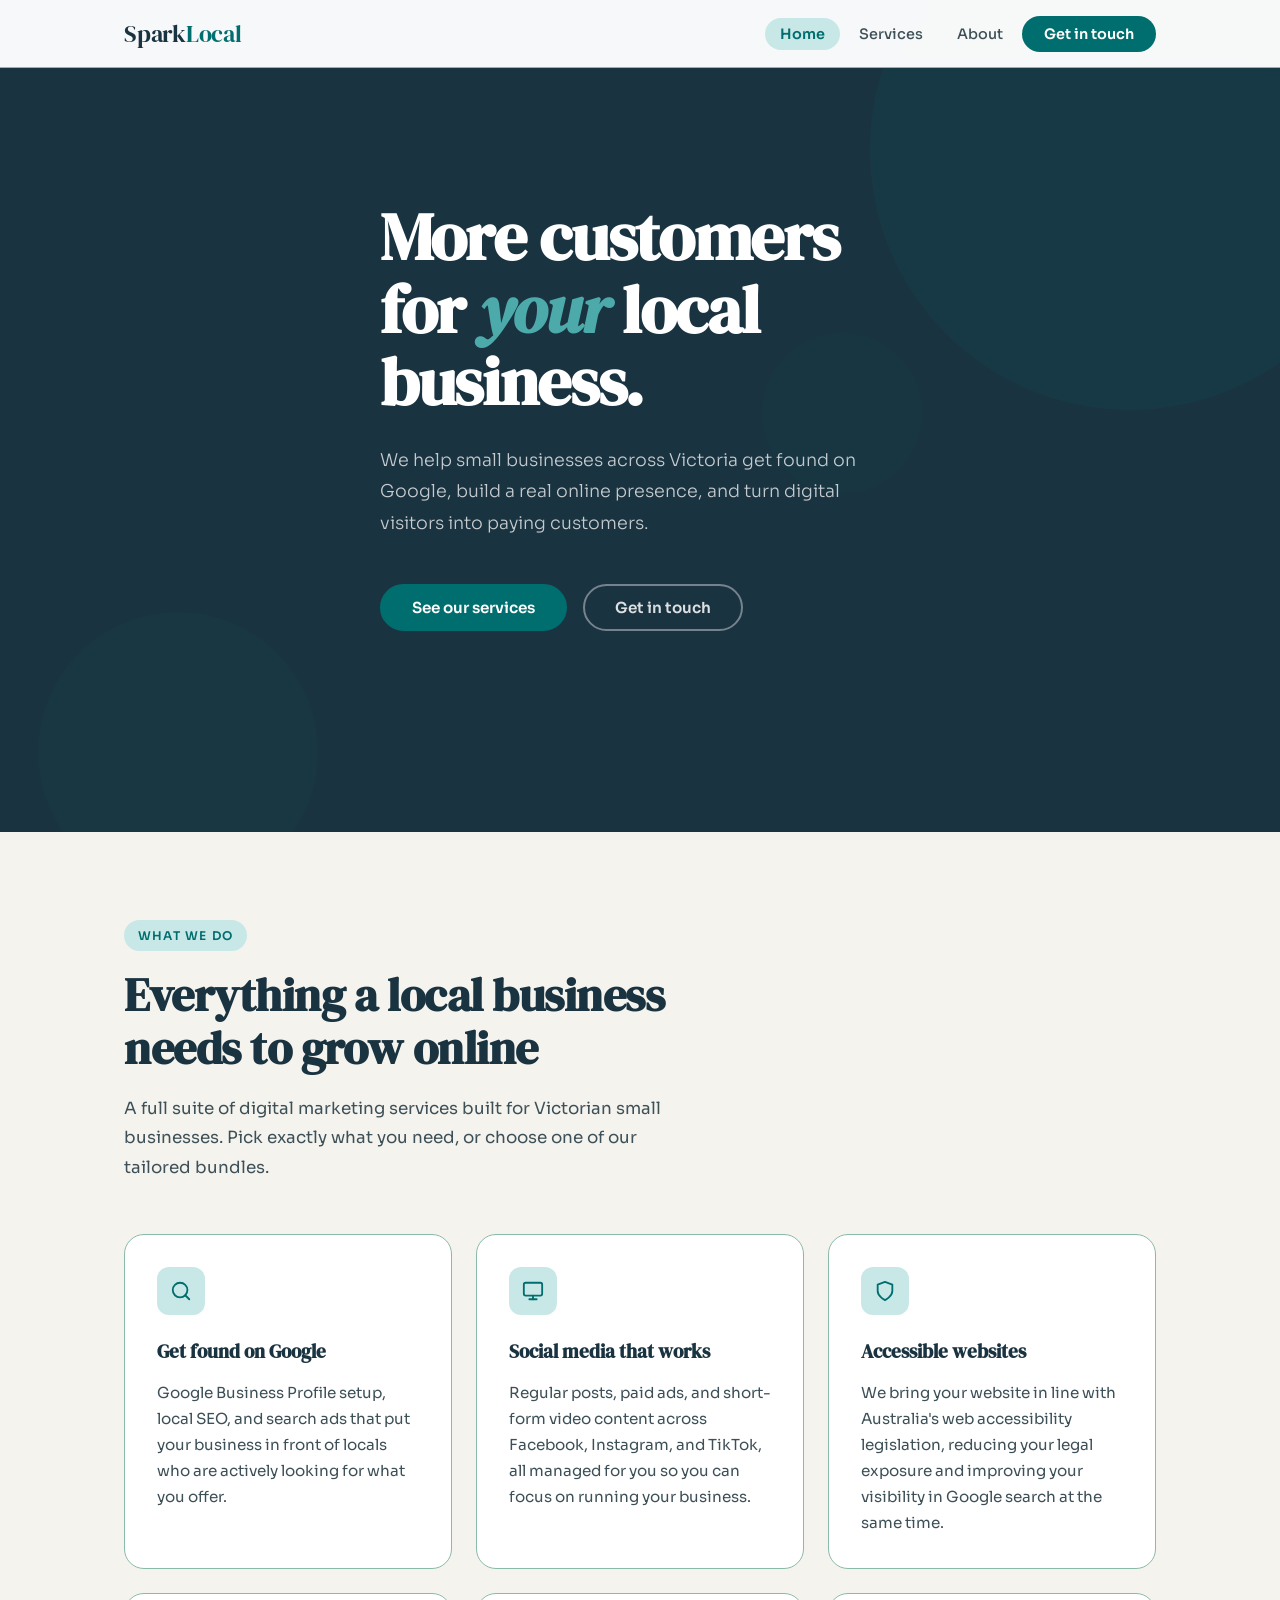
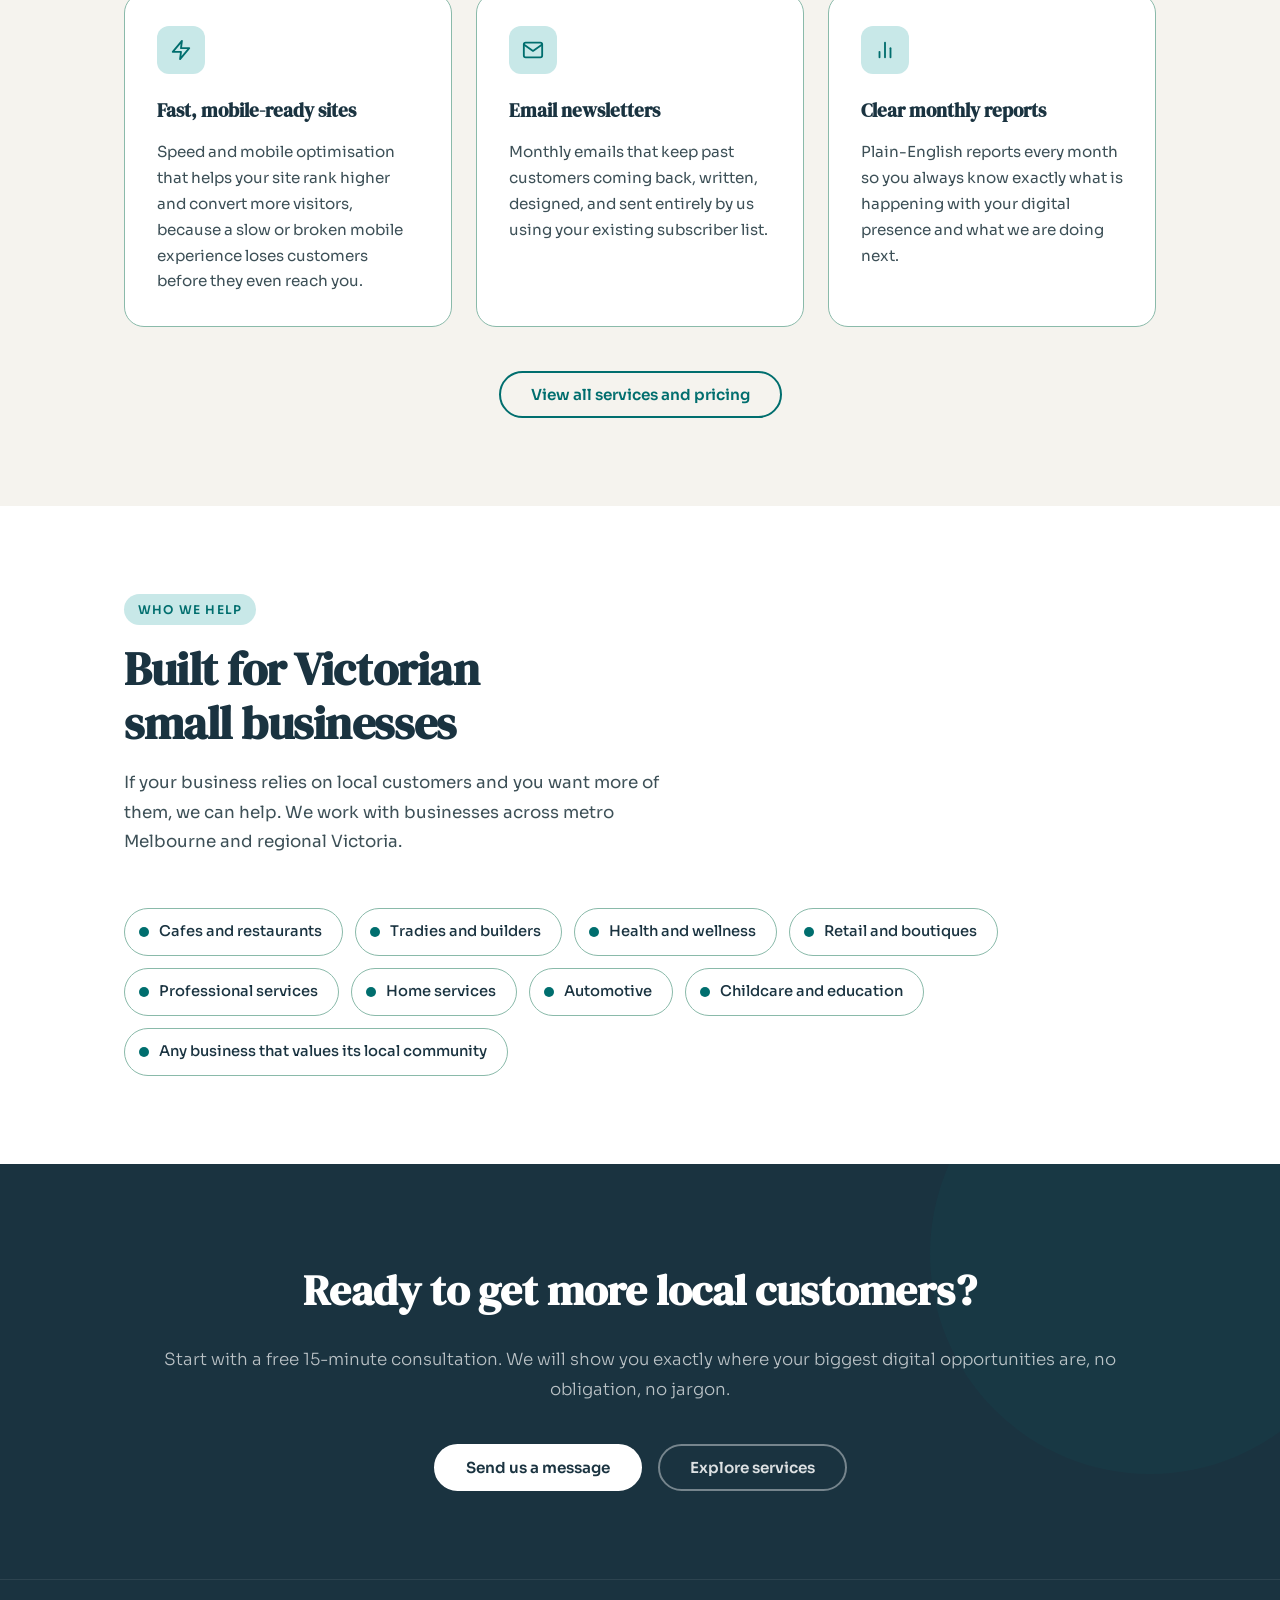
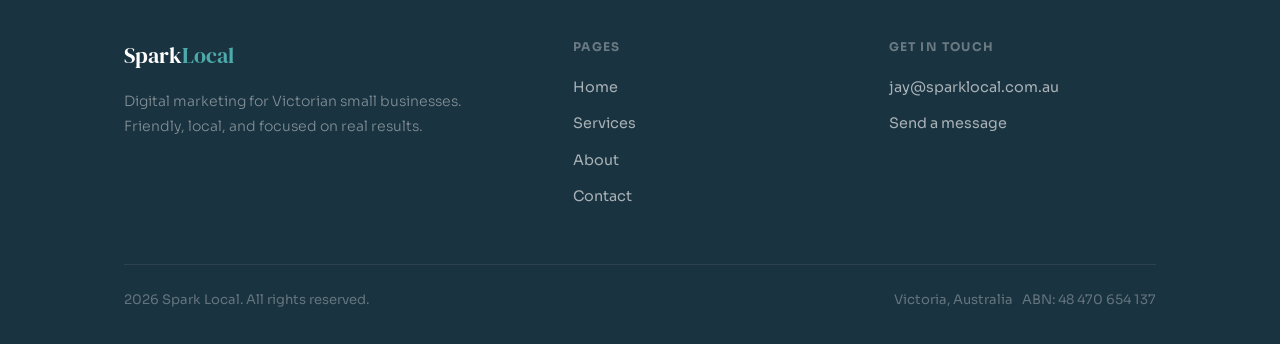
==== commit 1b09049b: "Add files via upload" ====
--- a/index.html
+++ b/index.html
@@ -6,7 +6,6 @@
   <title>Spark Local | Digital Marketing for Victorian Small Businesses</title>
   <meta name="description" content="Spark Local helps small businesses across Victoria get found online, grow their customer base, and build a digital presence that works.">
   <link rel="stylesheet" href="style.css">
-  <!-- Replace favicon.png with your own square logo file (512x512px recommended) -->
   <link rel="icon" type="image/png" href="favicon.png">
 </head>
 <body>
@@ -194,13 +193,9 @@
     </section>
 
     <!-- ── HOW SPARK LOCAL DOES IT ──────────────────────────────── -->
-    <!-- This section contains:
-         1. Three value bullet points (transparent, communicative, results-driven)
-         2. A swipeable / arrow-navigable testimonial carousel
-         To add a testimonial: copy one .testimonial-card block and update
-         the text. To add a client photo: replace the placeholder div with
-         <img src="your-photo.jpg" alt="Client name"> inside .testimonial-photo -->
-    <section aria-labelledby="how-heading">
+    <!-- REVIEWS HIDDEN: set style="display:none;" to hide until you have real reviews.
+         When ready to show: remove style="display:none;" from the section tag below. -->
+    <section aria-labelledby="how-heading" style="display:none;" id="how-section">
       <div class="container">
         <div class="section-header center">
           <span class="section-label">How we work</span>
@@ -250,6 +245,8 @@
                 </p>
                 <div class="testimonial-name">Client Name</div>
                 <div class="testimonial-biz">Business Name, Suburb VIC</div>
+                <!-- Replace service name with the actual service this client used -->
+                <div class="testimonial-service">Google Business Profile</div>
               </div>
 
               <!-- ── TESTIMONIAL 2 ── replace placeholder text with real review -->
@@ -264,6 +261,8 @@
                 </p>
                 <div class="testimonial-name">Client Name</div>
                 <div class="testimonial-biz">Business Name, Suburb VIC</div>
+                <!-- Replace service name with the actual service this client used -->
+                <div class="testimonial-service">Social Media Management</div>
               </div>
 
               <!-- ── TESTIMONIAL 3 ── replace placeholder text with real review -->
@@ -278,6 +277,8 @@
                 </p>
                 <div class="testimonial-name">Client Name</div>
                 <div class="testimonial-biz">Business Name, Suburb VIC</div>
+                <!-- Replace service name with the actual service this client used -->
+                <div class="testimonial-service">Local SEO</div>
               </div>
 
             </div><!-- /testimonial-track -->
@@ -347,10 +348,8 @@
         </div>
       </div>
       <div class="footer-bottom">
-        <!-- Update year each January -->
         <span>2026 Spark Local. All rights reserved.</span>
-        <!-- Replace [Your ABN] with your actual ABN once registered -->
-        <span>Victoria, Australia &nbsp; ABN: [Your ABN]</span>
+        <span>Victoria, Australia &nbsp; ABN: 48 470 654 137</span>
       </div>
     </div>
   </footer>
--- a/style.css
+++ b/style.css
@@ -214,6 +214,18 @@
 .testimonial-quote { font-size: 1rem; color: var(--grey); line-height: 1.75; margin-bottom: 20px; font-style: italic; }
 .testimonial-name { font-family: var(--font-display); font-size: 1rem; color: var(--dark); margin-bottom: 2px; }
 .testimonial-biz  { font-size: 0.83rem; color: var(--grey-light); }
+.testimonial-service {
+  display: inline-block;
+  margin-top: 12px;
+  font-size: 0.78rem;
+  font-weight: 600;
+  letter-spacing: 0.07em;
+  text-transform: uppercase;
+  color: var(--teal);
+  background: var(--teal-light);
+  padding: 4px 12px;
+  border-radius: 99px;
+}
 .testimonial-controls { display: flex; align-items: center; justify-content: center; gap: 16px; margin-top: 24px; }
 .tctl-btn {
   width: 44px; height: 44px; border-radius: 50%;
